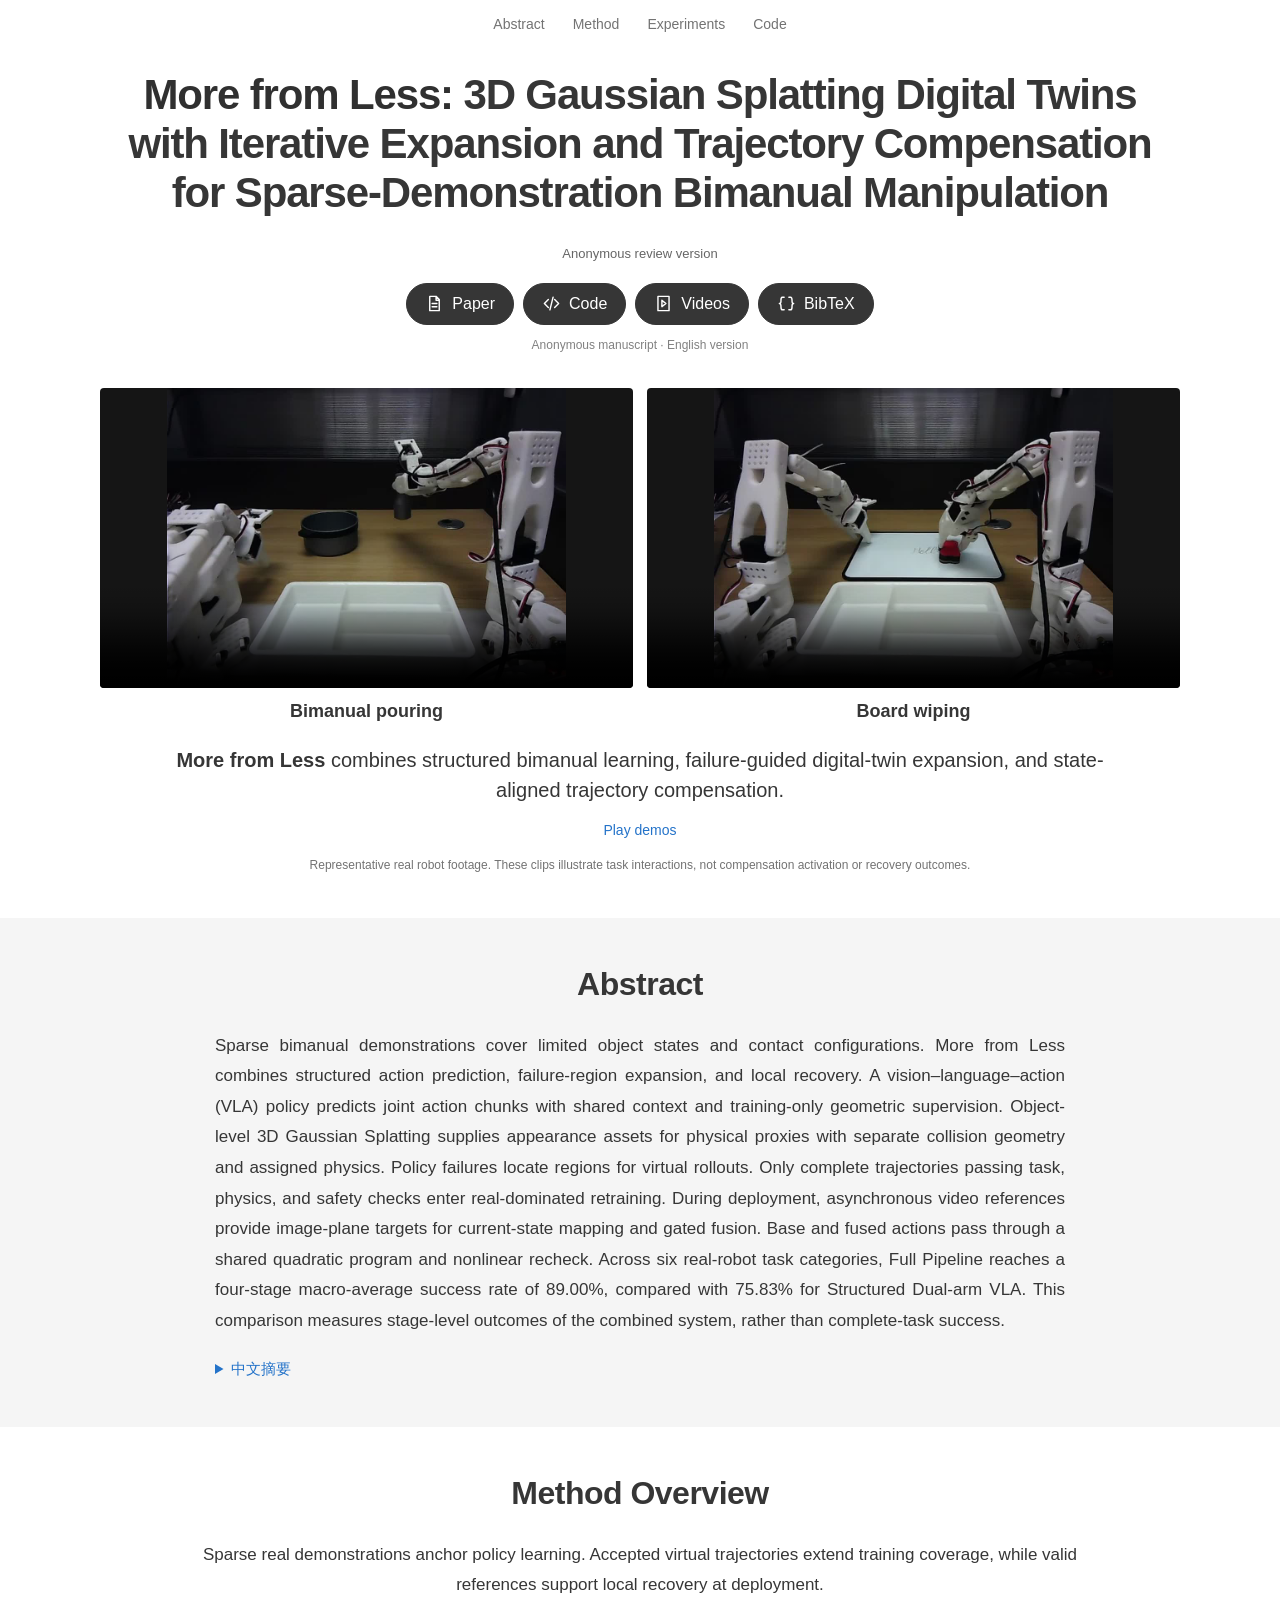
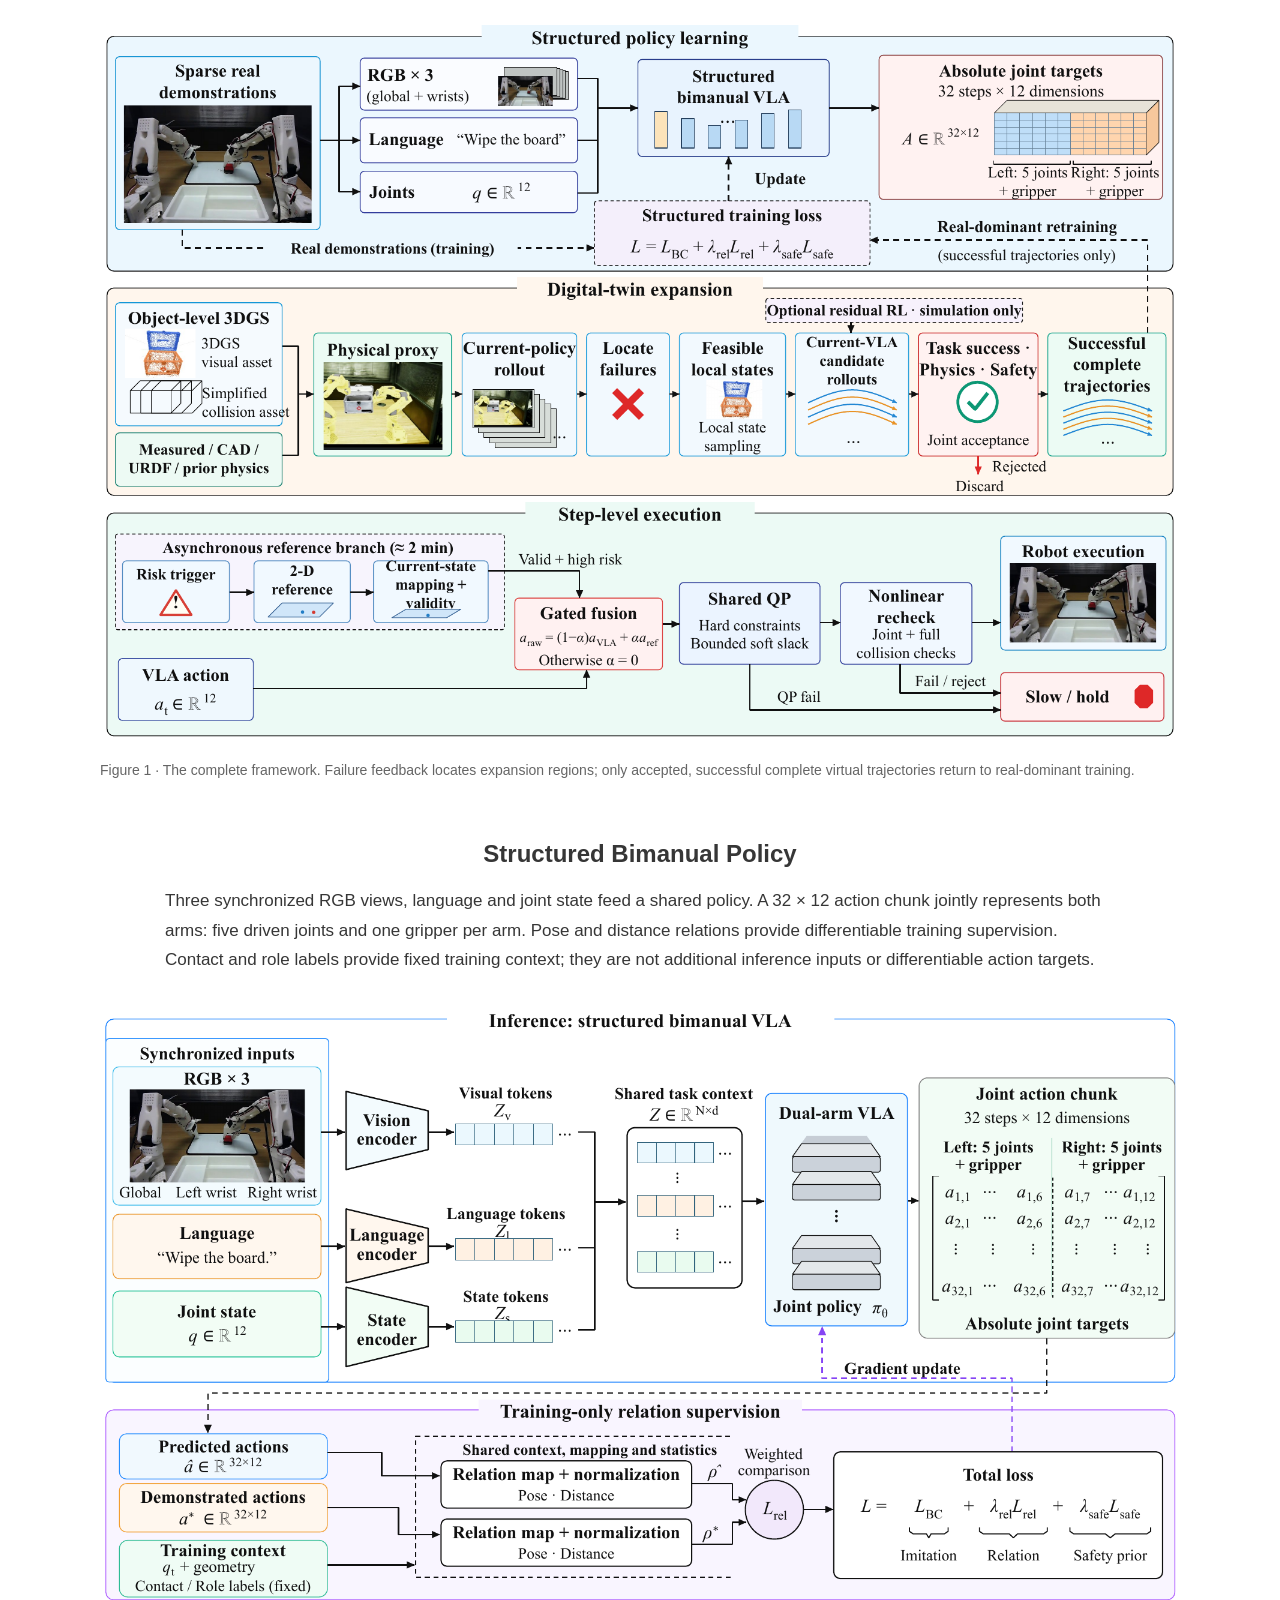
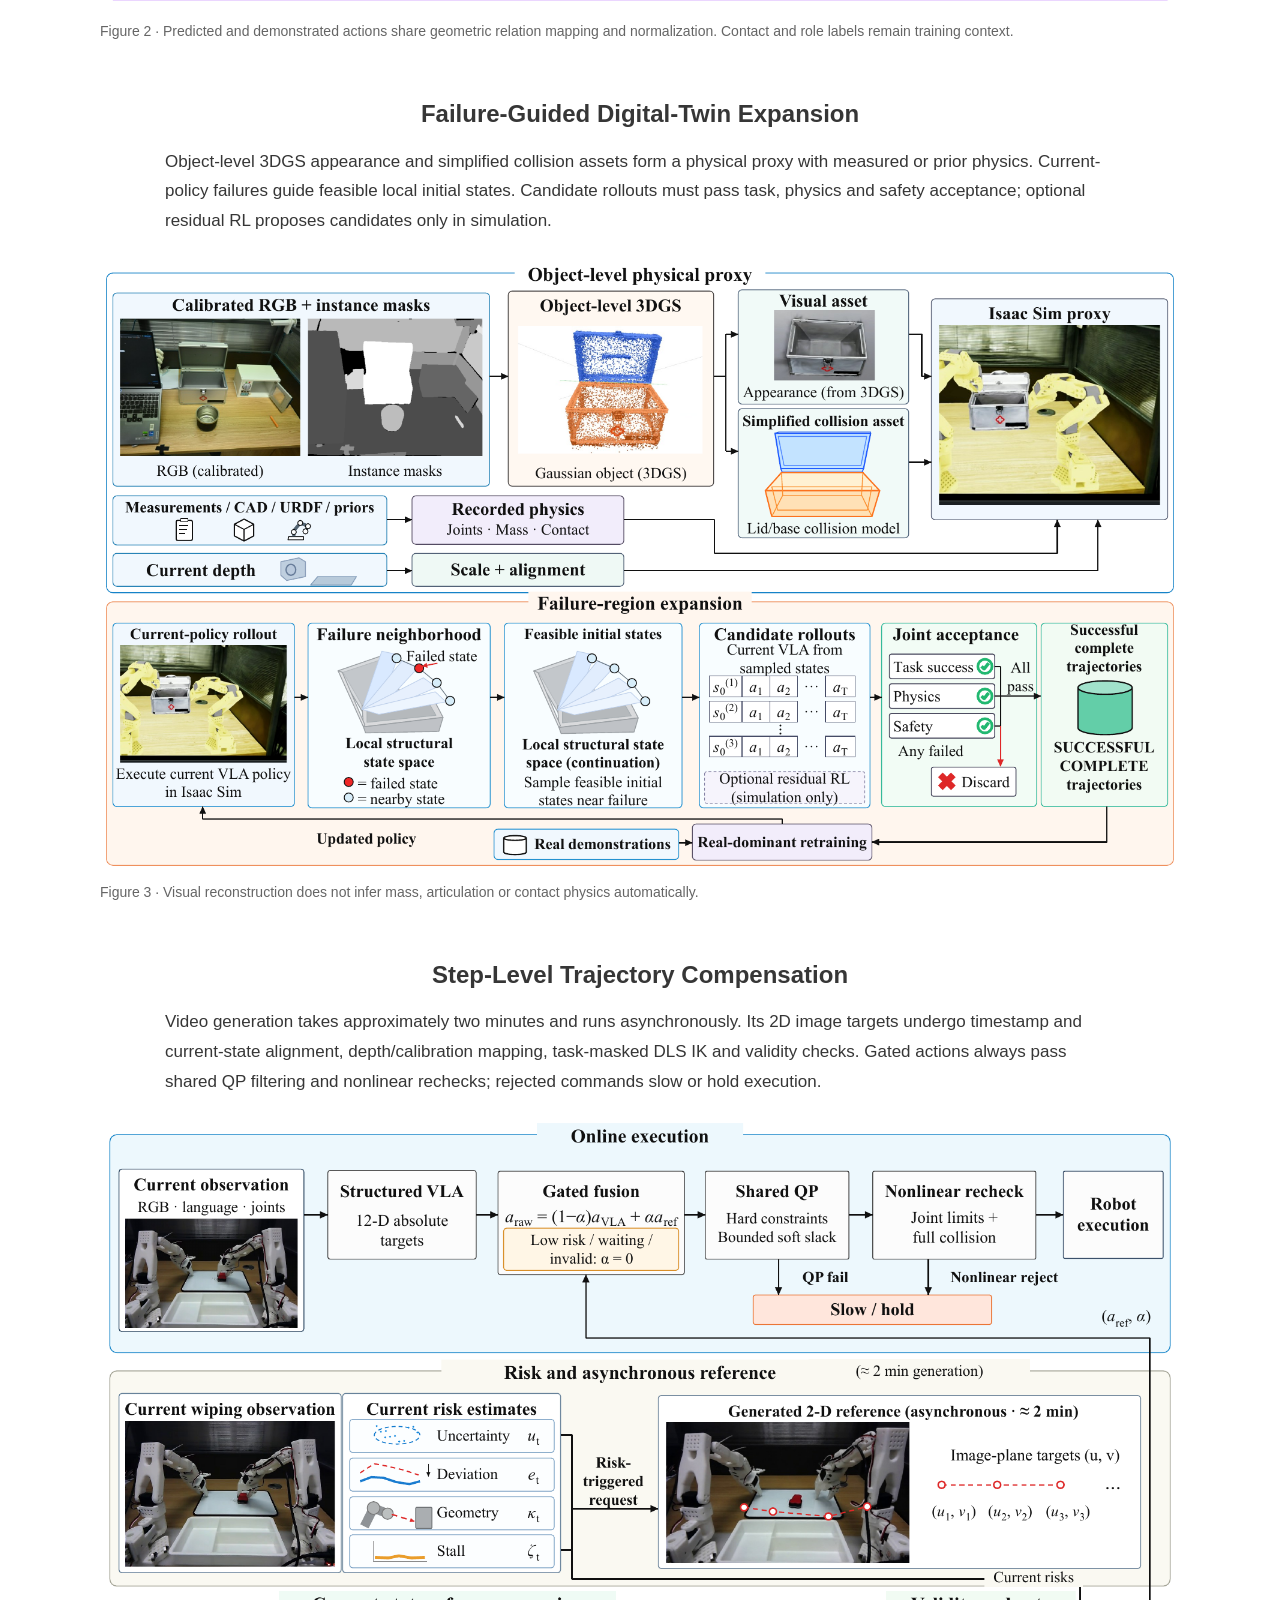
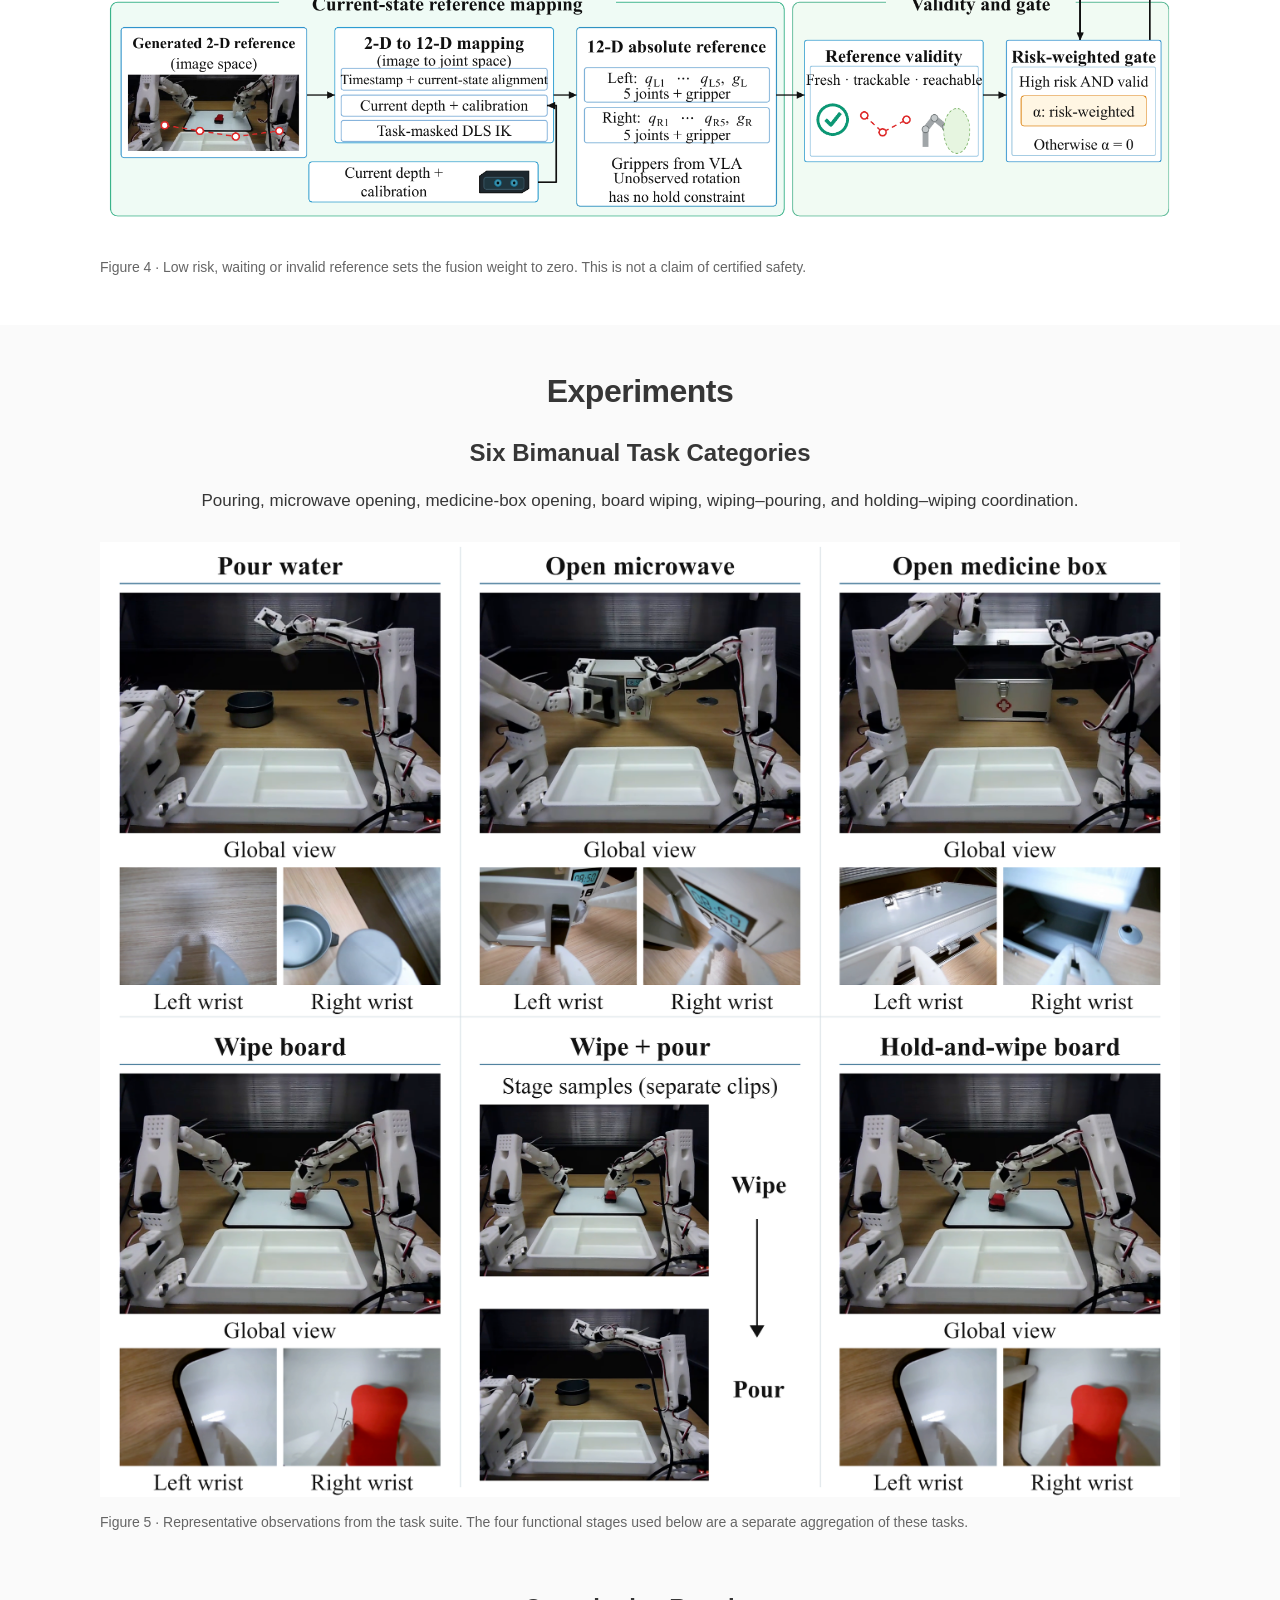
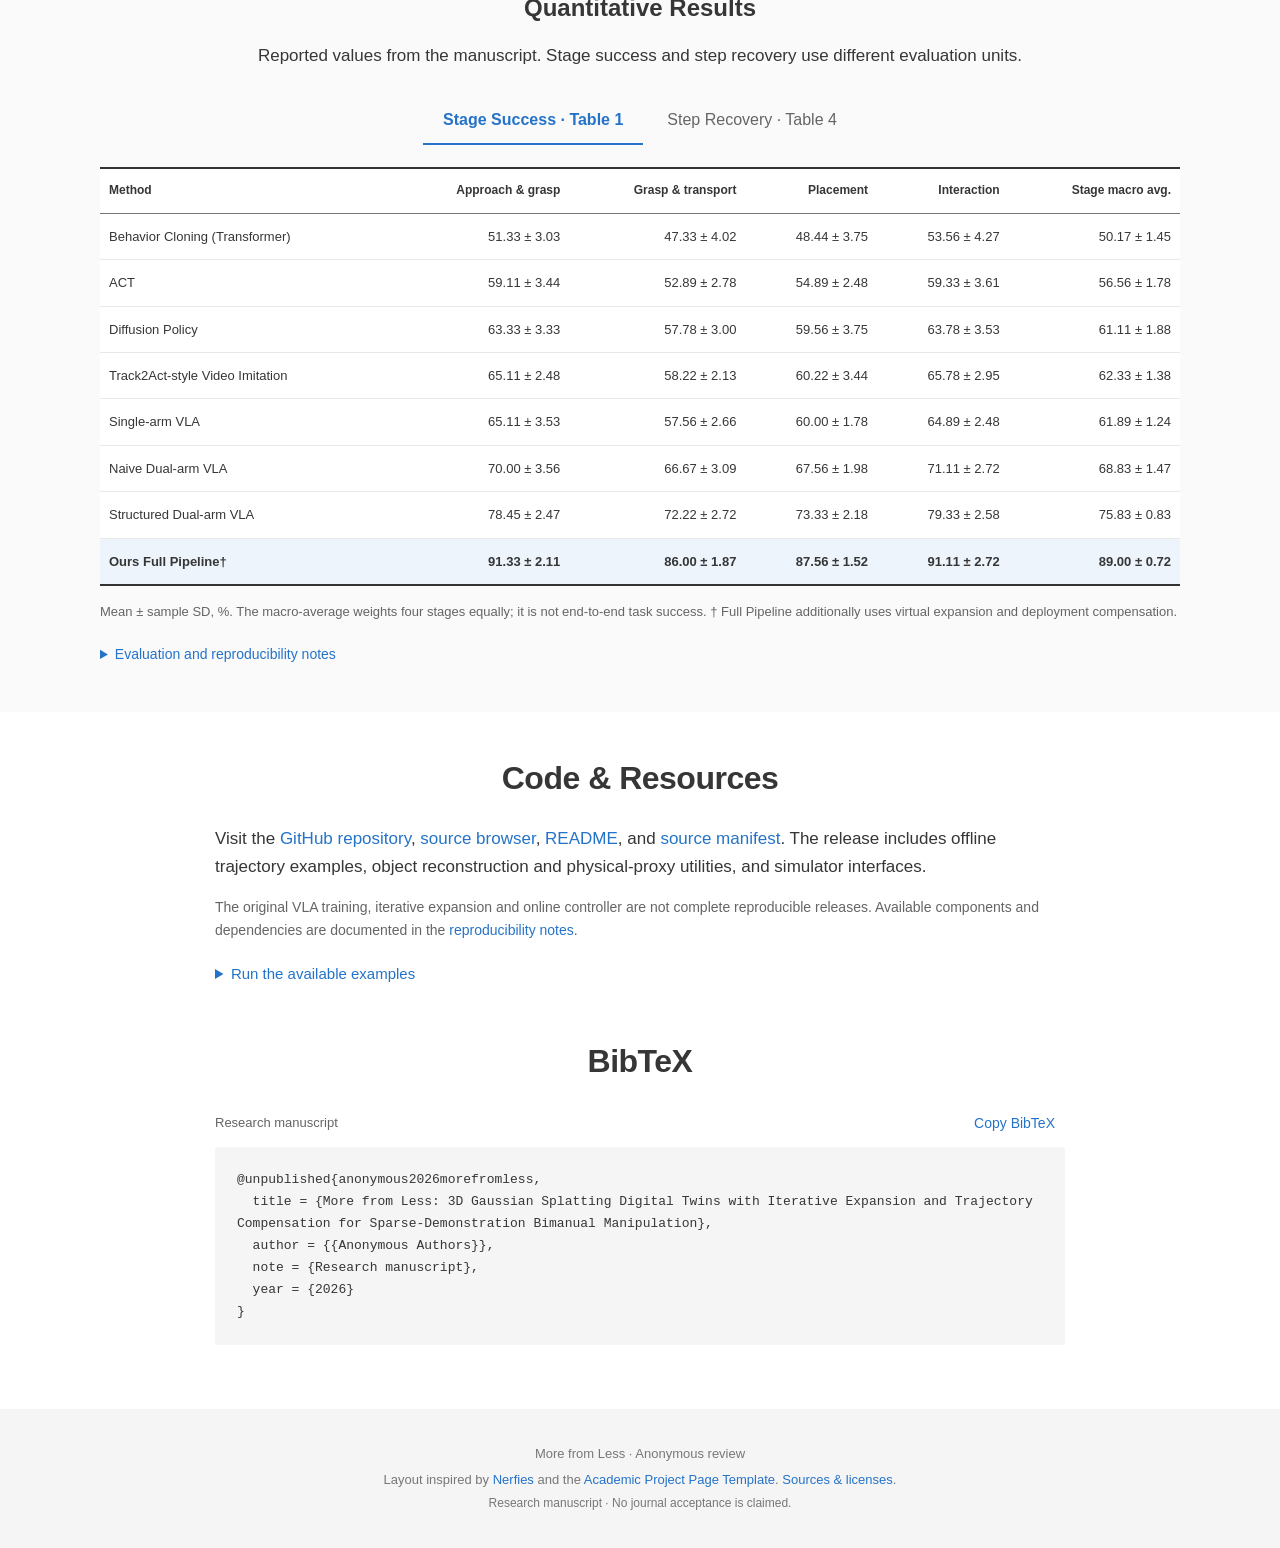
==== index.html @ 363d50c6 "Anonymous review release" ====
<!doctype html>
<html lang="en">
<head>
  <meta charset="utf-8">
  <meta name="viewport" content="width=device-width, initial-scale=1">
  <title>More from Less | Bimanual Robot Learning</title>
  <meta name="description" content="Structured bimanual learning, failure-guided digital-twin expansion, and state-aligned trajectory compensation from sparse demonstrations.">
  <meta name="citation_title" content="More from Less: 3D Gaussian Splatting Digital Twins with Iterative Expansion and Trajectory Compensation for Sparse-Demonstration Bimanual Manipulation">
  <meta property="og:title" content="More from Less: 3D Gaussian Splatting Digital Twins with Iterative Expansion and Trajectory Compensation for Sparse-Demonstration Bimanual Manipulation">
  <meta property="og:image" content="static/media/v162/figure-1.png">
  <meta name="theme-color" content="#ffffff">
  <link rel="icon" href="static/favicon.svg" type="image/svg+xml">
  <link rel="stylesheet" href="static/css/project.css?v=cvpr-20260922">
  <script defer src="static/js/project.js?v=cvpr-20260922"></script>
</head>
<body class="paper-home">
  <a class="skip" href="#abstract">Skip to content</a>
  <nav class="paper-nav" aria-label="Page sections">
    <a href="#abstract">Abstract</a><a href="#method">Method</a><a href="#experiments">Experiments</a><a href="code.html">Code</a>
  </nav>
  <header class="publication-header wrap">
    <h1><span class="paper-name">More from Less:</span> 3D Gaussian Splatting Digital Twins with Iterative Expansion and Trajectory Compensation for Sparse-Demonstration Bimanual Manipulation</h1>
    <p class="author-note">Anonymous review version</p>
    <div class="resources" aria-label="Research resources">
        <a class="button resource-button" href="paper/anonymous_review.pdf"><svg class="icon" viewBox="0 0 24 24" aria-hidden="true" fill="none" stroke="currentColor" stroke-width="1.8" stroke-linecap="round" stroke-linejoin="round"><path d="M6 3h8l4 4v14H6zM14 3v5h4M9 12h6M9 16h6"/></svg><span>Paper</span></a>
        <a class="button resource-button" href="code.html"><svg class="icon" viewBox="0 0 24 24" aria-hidden="true" fill="none" stroke="currentColor" stroke-width="1.8" stroke-linecap="round" stroke-linejoin="round"><path d="m8 7-5 5 5 5M16 7l5 5-5 5M14 4l-4 16"/></svg><span>Code</span></a>
        <a class="button resource-button" href="#demos"><svg class="icon" viewBox="0 0 24 24" aria-hidden="true" fill="none" stroke="currentColor" stroke-width="1.8" stroke-linecap="round" stroke-linejoin="round"><path d="M5 3h14v18H5z"/><path d="m10 8 5 4-5 4z"/></svg><span>Videos</span></a>
        <a class="button resource-button" href="#citation"><svg class="icon" viewBox="0 0 24 24" aria-hidden="true" fill="none" stroke="currentColor" stroke-width="1.8" stroke-linecap="round" stroke-linejoin="round"><path d="M9 4H7c-2 0-2 2-2 4v1c0 2-1 3-2 3 1 0 2 1 2 3v1c0 2 0 4 2 4h2M15 4h2c2 0 2 2 2 4v1c0 2 1 3 2 3-1 0-2 1-2 3v1c0 2 0 4-2 4h-2"/></svg><span>BibTeX</span></a>
    </div>
    <p class="resource-note">Anonymous manuscript · English version</p>
  </header>
  <main>
    <section id="demos" class="teaser wrap" aria-label="Real robot demonstrations">
      <div class="teaser-videos">
        <figure>
          <video controls muted loop playsinline preload="metadata" poster="static/media/experiments/real_pour_global_poster.jpg" aria-label="Real robot bimanual pouring demonstration">
            <source src="static/media/experiments/real_pour_global.mp4" type="video/mp4">
          </video>
          <figcaption>Bimanual pouring</figcaption>
        </figure>
        <figure>
          <video controls muted loop playsinline preload="metadata" poster="static/media/experiments/real_wipe_global_poster.jpg" aria-label="Real robot board wiping demonstration">
            <source src="static/media/experiments/real_wipe_global.mp4" type="video/mp4">
          </video>
          <figcaption>Board wiping</figcaption>
        </figure>
      </div>
      <p class="teaser-caption"><strong>More from Less</strong> combines structured bimanual learning, failure-guided digital-twin expansion, and state-aligned trajectory compensation.</p>
      <div class="demo-control"><button id="toggle-demos" class="text-button" type="button">Play demos</button></div>
      <p class="media-note">Representative real robot footage. These clips illustrate task interactions, not compensation activation or recovery outcomes.</p>
    </section>

    <section id="abstract" class="section abstract-section">
      <div class="narrow">
        <h2>Abstract</h2>
        <p class="abstract">Sparse bimanual demonstrations cover limited object states and contact configurations. More from Less combines structured action prediction, failure-region expansion, and local recovery. A vision–language–action (VLA) policy predicts joint action chunks with shared context and training-only geometric supervision. Object-level 3D Gaussian Splatting supplies appearance assets for physical proxies with separate collision geometry and assigned physics. Policy failures locate regions for virtual rollouts. Only complete trajectories passing task, physics, and safety checks enter real-dominated retraining. During deployment, asynchronous video references provide image-plane targets for current-state mapping and gated fusion. Base and fused actions pass through a shared quadratic program and nonlinear recheck. Across six real-robot task categories, Full Pipeline reaches a four-stage macro-average success rate of 89.00%, compared with 75.83% for Structured Dual-arm VLA. This comparison measures stage-level outcomes of the combined system, rather than complete-task success.</p>
        <details class="chinese"><summary>中文摘要</summary><p lang="zh-CN">稀疏双臂示教对对象状态和接触构型的覆盖有限。More from Less 将结构化动作预测、失败区域拓展与局部恢复相结合。视觉—语言—动作（VLA）策略基于共享上下文预测联合动作块，几何关系监督仅用于训练。对象级 3D Gaussian Splatting 为物理代理提供外观资产，碰撞几何与物理参数分别建模。策略失败用于定位虚拟试运行区域，只有通过任务、物理和安全检查的完整轨迹才进入真实数据主导的再训练。部署时，异步视频参考提供图像平面目标，经当前状态映射与门控融合形成动作；基础动作和融合动作均通过共享二次规划与非线性复检。在六类实机任务中，完整系统的四阶段宏平均成功率为 89.00%，结构化双臂 VLA 为 75.83%。这一比较反映组合系统的阶段级结果，不等同于完整任务成功率。</p></details>

      </div>
    </section>

    <section id="method" class="section wrap">
      <h2>Method Overview</h2>
      <p class="section-intro">Sparse real demonstrations anchor policy learning. Accepted virtual trajectories extend training coverage, while valid references support local recovery at deployment.</p>
      <figure class="paper-figure overview"><a href="static/media/v162/figure-1.png" target="_blank" rel="noopener"><img src="static/media/v162/figure-1.png" alt="Figure 1: structured policy learning, digital-twin expansion and step-level execution" width="1800" height="1200" loading="lazy"></a><figcaption>Figure 1 · The complete framework. Failure feedback locates expansion regions; only accepted, successful complete virtual trajectories return to real-dominant training.</figcaption></figure>


      <section class="method-detail" id="policy"><h3>Structured Bimanual Policy</h3>
<p>Three synchronized RGB views, language and joint state feed a shared policy. A 32 × 12 action chunk jointly represents both arms: five driven joints and one gripper per arm. Pose and distance relations provide differentiable training supervision. Contact and role labels provide fixed training context; they are not additional inference inputs or differentiable action targets.</p>
<figure class="paper-figure"><a href="static/media/v162/figure-2.png" target="_blank" rel="noopener"><img src="static/media/v162/figure-2.png" alt="Structured bimanual VLA inference and training-only relation supervision" loading="lazy"></a><figcaption>Figure 2 · Predicted and demonstrated actions share geometric relation mapping and normalization. Contact and role labels remain training context.</figcaption></figure></section>

<section class="method-detail" id="proxy"><h3>Failure-Guided Digital-Twin Expansion</h3>
<p>Object-level 3DGS appearance and simplified collision assets form a physical proxy with measured or prior physics. Current-policy failures guide feasible local initial states. Candidate rollouts must pass task, physics and safety acceptance; optional residual RL proposes candidates only in simulation.</p>
<figure class="paper-figure"><a href="static/media/v162/figure-3.png" target="_blank" rel="noopener"><img src="static/media/v162/figure-3.png" alt="Object-level physical proxy and failure-region expansion pipeline" loading="lazy"></a><figcaption>Figure 3 · Visual reconstruction does not infer mass, articulation or contact physics automatically.</figcaption></figure></section>

<section class="method-detail" id="recovery"><h3>Step-Level Trajectory Compensation</h3>
<p>Video generation takes approximately two minutes and runs asynchronously. Its 2D image targets undergo timestamp and current-state alignment, depth/calibration mapping, task-masked DLS IK and validity checks. Gated actions always pass shared QP filtering and nonlinear rechecks; rejected commands slow or hold execution.</p>
<figure class="paper-figure"><a href="static/media/v162/figure-4.png" target="_blank" rel="noopener"><img src="static/media/v162/figure-4.png" alt="Single online execution chain with asynchronous reference generation and shared safety filtering" loading="lazy"></a><figcaption>Figure 4 · Low risk, waiting or invalid reference sets the fusion weight to zero. This is not a claim of certified safety.</figcaption></figure></section>

    </section>

    <section id="experiments" class="section experiments-section">
      <div class="wrap">
        <h2>Experiments</h2>
        <h3 class="centered">Six Bimanual Task Categories</h3>
        <p class="section-intro">Pouring, microwave opening, medicine-box opening, board wiping, wiping–pouring, and holding–wiping coordination.</p>
        <figure class="paper-figure"><a href="static/media/v162/figure-5.png" target="_blank" rel="noopener"><img src="static/media/v162/figure-5.png" alt="Six task categories from the current manuscript" loading="lazy"></a><figcaption>Figure 5 · Representative observations from the task suite. The four functional stages used below are a separate aggregation of these tasks.</figcaption></figure>

        <div id="results" class="results-block">
          <h3 class="centered">Quantitative Results</h3>
          <p class="section-intro">Reported values from the manuscript. Stage success and step recovery use different evaluation units.</p>
          <div class="tabs result-tabs" role="tablist" aria-label="Evaluation tables">
            <button id="tab-stages" role="tab" aria-selected="true" aria-controls="panel-stages" data-group="results" data-panel="panel-stages">Stage Success · Table 1</button>
            <button id="tab-steps" role="tab" tabindex="-1" aria-selected="false" aria-controls="panel-steps" data-group="results" data-panel="panel-steps">Step Recovery · Table 4</button>
          </div>
          <div role="tabpanel" id="panel-stages" aria-labelledby="tab-stages" data-group="results">
<div class="table-scroll"><table>
<thead><tr>
<th scope="col">Method</th>
<th scope="col">Approach &amp; grasp</th>
<th scope="col">Grasp &amp; transport</th>
<th scope="col">Placement</th>
<th scope="col">Interaction</th>
<th scope="col">Stage macro avg.</th>
</tr></thead>
<tbody>
<tr>
<th scope="row">Behavior Cloning (Transformer)</th>
<td>51.33 ± 3.03</td>
<td>47.33 ± 4.02</td>
<td>48.44 ± 3.75</td>
<td>53.56 ± 4.27</td>
<td>50.17 ± 1.45</td>
</tr>
<tr>
<th scope="row">ACT</th>
<td>59.11 ± 3.44</td>
<td>52.89 ± 2.78</td>
<td>54.89 ± 2.48</td>
<td>59.33 ± 3.61</td>
<td>56.56 ± 1.78</td>
</tr>
<tr>
<th scope="row">Diffusion Policy</th>
<td>63.33 ± 3.33</td>
<td>57.78 ± 3.00</td>
<td>59.56 ± 3.75</td>
<td>63.78 ± 3.53</td>
<td>61.11 ± 1.88</td>
</tr>
<tr>
<th scope="row">Track2Act-style Video Imitation</th>
<td>65.11 ± 2.48</td>
<td>58.22 ± 2.13</td>
<td>60.22 ± 3.44</td>
<td>65.78 ± 2.95</td>
<td>62.33 ± 1.38</td>
</tr>
<tr>
<th scope="row">Single-arm VLA</th>
<td>65.11 ± 3.53</td>
<td>57.56 ± 2.66</td>
<td>60.00 ± 1.78</td>
<td>64.89 ± 2.48</td>
<td>61.89 ± 1.24</td>
</tr>
<tr>
<th scope="row">Naive Dual-arm VLA</th>
<td>70.00 ± 3.56</td>
<td>66.67 ± 3.09</td>
<td>67.56 ± 1.98</td>
<td>71.11 ± 2.72</td>
<td>68.83 ± 1.47</td>
</tr>
<tr>
<th scope="row">Structured Dual-arm VLA</th>
<td>78.45 ± 2.47</td>
<td>72.22 ± 2.72</td>
<td>73.33 ± 2.18</td>
<td>79.33 ± 2.58</td>
<td>75.83 ± 0.83</td>
</tr>
<tr class="ours">
<th scope="row">Ours Full Pipeline†</th>
<td>91.33 ± 2.11</td>
<td>86.00 ± 1.87</td>
<td>87.56 ± 1.52</td>
<td>91.11 ± 2.72</td>
<td>89.00 ± 0.72</td>
</tr>
</tbody>
</table></div>
<p class="table-note">Mean ± sample SD, %. The macro-average weights four stages equally; it is not end-to-end task success. † Full Pipeline additionally uses virtual expansion and deployment compensation.</p>
</div>


          <div role="tabpanel" id="panel-steps" aria-labelledby="tab-steps" data-group="results" hidden>
<div class="table-scroll"><table>
<thead><tr>
<th scope="col">Method</th>
<th scope="col">Compensation</th>
<th scope="col">Step recovery</th>
<th scope="col">Task success</th>
<th scope="col">Collision</th>
<th scope="col">Compensation success</th>
</tr></thead>
<tbody>
<tr>
<th scope="row">Base Policy</th>
<td>×</td>
<td>1.33 ± 2.11</td>
<td>72.17 ± 2.65</td>
<td>8.50 ± 1.27</td>
<td>N/A</td>
</tr>
<tr>
<th scope="row">Policy Retry</th>
<td>Repeat base policy</td>
<td>30.00 ± 3.56</td>
<td>75.17 ± 2.40</td>
<td>9.83 ± 1.14</td>
<td>22.00 ± 3.52</td>
</tr>
<tr>
<th scope="row">Hand-crafted Waypoint</th>
<td>Manual local waypoint</td>
<td>42.44 ± 2.95</td>
<td>78.50 ± 2.80</td>
<td>7.50 ± 1.34</td>
<td>36.45 ± 3.21</td>
</tr>
<tr>
<th scope="row">Diffusion/Video Trajectory Baseline</th>
<td>Generated video reference</td>
<td>53.33 ± 2.18</td>
<td>80.50 ± 2.15</td>
<td>8.67 ± 1.29</td>
<td>45.78 ± 3.88</td>
</tr>
<tr class="ours">
<th scope="row">Ours Trajectory Compensation</th>
<td>Alignment + gated fusion + shared filtering</td>
<td>67.78 ± 3.00</td>
<td>85.33 ± 2.29</td>
<td>5.50 ± 1.04</td>
<td>64.22 ± 3.20</td>
</tr>
</tbody>
</table></div>
<p class="table-note">Mean ± sample SD, %. Recovery/compensation use matched trigger segments; task success/collision use complete evaluation episodes. N/A means compensation is not defined for the base policy.</p>
</div>


          <details class="evaluation-notes"><summary>Evaluation and reproducibility notes</summary><p>These are descriptive comparisons. Per-round expansion counts, matched compute budgets, quantitative proxy errors and full online timing records are not included in this release. See the <a href="docs/REPRODUCIBILITY.md">reproducibility notes</a>.</p></details>
        </div>
      </div>
    </section>

    <section id="release" class="section narrow code-resources">
      <h2>Code &amp; Resources</h2>
      <p>Visit the <a href="https://github.com/RoboVLA/More-from-Less">GitHub repository</a>, <a href="code.html">source browser</a>, <a href="README.md">README</a>, and <a href="docs/source_manifest.json">source manifest</a>. The release includes offline trajectory examples, object reconstruction and physical-proxy utilities, and simulator interfaces.</p>
      <p class="availability-note">The original VLA training, iterative expansion and online controller are not complete reproducible releases. Available components and dependencies are documented in the <a href="docs/REPRODUCIBILITY.md">reproducibility notes</a>.</p>
      <details class="quickstart"><summary>Run the available examples</summary><pre><code>python -m pip install -r requirements.txt
python -m unittest discover -s tests -v
python paper_pipeline/run_morefromless_pipeline.py
python scripts/serve.py</code></pre></details>
    </section>

    <section id="citation" class="section narrow citation-section">
      <h2>BibTeX</h2>
      <div class="citation-toolbar"><span>Research manuscript</span><button class="text-button" id="copy-citation" type="button">Copy BibTeX</button></div>
      <pre id="bibtex" class="bibtex">@unpublished{anonymous2026morefromless,
  title = {More from Less: 3D Gaussian Splatting Digital Twins with Iterative Expansion and Trajectory Compensation for Sparse-Demonstration Bimanual Manipulation},
  author = {{Anonymous Authors}},
  note = {Research manuscript},
  year = {2026}
}</pre>
      <p id="copy-status" role="status" aria-live="polite"></p>
    </section>
  </main>
  <footer>
    <div class="narrow">
      <p>More from Less · Anonymous review</p>
      <p>Layout inspired by <a href="https://nerfies.github.io/">Nerfies</a> and the <a href="https://github.com/eliahuhorwitz/Academic-project-page-template">Academic Project Page Template</a>. <a href="THIRD_PARTY_NOTICES.md">Sources &amp; licenses</a>.</p>
      <p class="footer-note">Research manuscript · No journal acceptance is claimed.</p>
    </div>
  </footer>
</body>
</html>
---- static/css/project.css ----
/* Academic paper layout: centered publication header and continuous figures. */
:root {
  --ink: #363636;
  --muted: #656565;
  --link: #2473c9;
  --line: #dedede;
  --soft: #f5f5f5;
  --font: "Noto Sans", "Helvetica Neue", Arial, sans-serif;
}
* { box-sizing: border-box; }
html { scroll-behavior: smooth; scroll-padding-top: 22px; }
body { margin: 0; background: white; color: var(--ink); font: 17px/1.65 var(--font); }
a { color: var(--link); text-decoration: none; }
a:hover { color: #174e88; text-decoration: underline; }
button { font: inherit; cursor: pointer; }
a, button { -webkit-tap-highlight-color: transparent; }
a:focus-visible, button:focus-visible, summary:focus-visible {
  outline: 3px solid #4b91d3; outline-offset: 4px;
}
[hidden] { display: none !important; }
.wrap { width: min(1080px, calc(100% - 48px)); margin-inline: auto; }
.narrow { width: min(850px, calc(100% - 48px)); margin-inline: auto; }
.paper-nav { display: flex; justify-content: center; gap: 28px; padding: 13px 20px 0; font-size: 14px; }
.paper-nav a { color: #737373; }
.publication-header { padding-top: 34px; text-align: center; }
.publication-header h1 {
  font-size: 42px; line-height: 1.17; letter-spacing: -1.15px;
  font-weight: 600; margin: 0 auto 26px; max-width: 1080px;
}
.paper-name { font-weight: 750; color: #303030; }
.authors { display: flex; flex-wrap: wrap; justify-content: center; gap: 4px 18px; margin: 0 0 7px; font-size: 21px; color: var(--link); }
.authors > span { white-space: nowrap; }
sup { font-size: .65em; vertical-align: super; line-height: 0; margin-left: 1px; }
.affiliation { margin: 0; font-size: 18px; line-height: 1.5; }
.author-note { margin: 8px 0 18px; font-size: 13px; color: var(--muted); }
.resources { display: flex; flex-wrap: wrap; justify-content: center; gap: 9px; }
.button {
  display: inline-flex; justify-content: center; align-items: center; gap: 8px;
  border: 1px solid #363636; border-radius: 999px; padding: 8px 18px;
  background: #363636; color: white; font-size: 16px; line-height: 1.5;
  font-weight: 500; min-height: 42px;
}
.button:hover { background: #222; color: white; text-decoration: none; }
.icon { width: 19px; height: 19px; flex: 0 0 auto; }
.resource-note { margin: 11px 0 0; font-size: 12px; color: #818181; }
.teaser { padding-top: 32px; padding-bottom: 10px; }
.teaser-videos { display: grid; grid-template-columns: repeat(2, minmax(0, 1fr)); gap: 14px; }
.teaser-videos figure { margin: 0; min-width: 0; }
.teaser-videos video { display: block; width: 100%; aspect-ratio: 16 / 9; background: #151515; object-fit: contain; border-radius: 4px; }
.teaser-videos figcaption { text-align: center; font-size: 18px; font-weight: 600; margin-top: 9px; }
.teaser-caption { text-align: center; font-size: 20px; line-height: 1.5; max-width: 980px; margin: 19px auto 10px; }
.demo-control { text-align: center; }
.text-button { color: var(--link); padding: 4px 10px; border: 0; background: transparent; font-size: 14px; border-radius: 4px; }
.text-button:hover { background: #eaf2fc; }
.media-note { color: #737373; font-size: 12px; line-height: 1.65; text-align: center; margin: 10px auto 0; max-width: 900px; }
.section { padding-top: 46px; padding-bottom: 46px; }
h2 { font-size: 32px; line-height: 1.3; font-weight: 600; margin: 0 0 25px; text-align: center; letter-spacing: -.5px; }
h3 { font-size: 24px; line-height: 1.35; margin: 0 0 16px; font-weight: 600; }
.centered { text-align: center; }
.abstract-section { background: var(--soft); margin-top: 32px; }
.abstract { margin: 0; font-size: 17px; line-height: 1.8; text-align: justify; }
.chinese { margin-top: 20px; color: var(--muted); font-size: 15px; }
summary { cursor: pointer; color: var(--link); }
.chinese p { line-height: 1.9; }
.section-intro { max-width: 950px; text-align: center; margin: 0 auto 26px; line-height: 1.75; }
.paper-figure { margin: 24px 0 0; }
.paper-figure img { display: block; width: 100%; height: auto; max-width: 100%; }
.paper-figure figcaption { font-size: 14px; color: var(--muted); line-height: 1.65; margin-top: 14px; text-align: left; }
.overview { margin-bottom: 48px; }
.method-detail { margin-top: 55px; }
.method-detail > h3 { text-align: center; }
.method-detail > p { max-width: 950px; margin: 0 auto 25px; line-height: 1.75; }
.experiments-section { background: #fafafa; }
.results-block { padding-top: 58px; }
.tabs { display: flex; justify-content: center; gap: 4px; margin: 25px 0 22px; }
.tabs button { border: 0; border-bottom: 2px solid transparent; padding: 10px 20px; font-size: 16px; color: var(--muted); background: transparent; }
.tabs button[aria-selected=true] { color: var(--link); border-bottom-color: var(--link); font-weight: 600; }
.tabs button:hover { color: var(--link); }
.table-scroll { overflow-x: auto; background: white; }
table { width: 100%; border-collapse: collapse; font-size: 13px; font-variant-numeric: tabular-nums; white-space: nowrap; }
thead { border-top: 2px solid #333; border-bottom: 1px solid #777; }
th, td { padding: 12px 9px; text-align: right; }
th:first-child { text-align: left; }
thead th { font-size: 12px; }
tbody th { font-weight: 400; }
tbody tr { border-bottom: 1px solid #e8e8e8; }
tbody tr:last-child { border-bottom: 2px solid #333; }
tr.ours { background: #eef4fc; font-weight: 600; }
tr.ours th { font-weight: 600; }
.table-note { font-size: 13px; line-height: 1.7; color: var(--muted); margin: 15px 0 0; }
.evaluation-notes { margin-top: 20px; font-size: 14px; color: var(--muted); }
.code-resources { padding-bottom: 10px; }
.code-resources > p { margin: 0 0 15px; }
.availability-note { font-size: 14px; color: var(--muted); }
.quickstart { margin-top: 20px; font-size: 15px; }
pre { font: 13px/1.7 Consolas, "Liberation Mono", monospace; overflow: auto; tab-size: 4; }
.quickstart pre, .bibtex { background: var(--soft); padding: 22px; border-radius: 3px; }
.citation-section { padding-top: 44px; padding-bottom: 35px; }
.citation-toolbar { display: flex; justify-content: space-between; align-items: center; gap: 20px; margin-bottom: 8px; color: var(--muted); font-size: 13px; }
.bibtex { margin: 0; white-space: pre-wrap; overflow-wrap: anywhere; }
#copy-status { min-height: 21px; margin: 8px 0 0; font-size: 13px; color: #286847; }
footer { background: var(--soft); padding: 30px 0; color: #777; text-align: center; font-size: 13px; }
footer p { margin: 4px 0; }
.footer-note { font-size: 12px; }
.skip { position: absolute; top: -80px; left: 20px; padding: 10px; background: white; z-index: 100; }
.skip:focus { top: 10px; }

/* The existing source browser uses the same neutral typography. */
.nav { display: flex; align-items: center; justify-content: space-between; gap: 25px; min-height: 64px; padding: 12px max(24px, calc((100% - 1080px) / 2)); border-bottom: 1px solid var(--line); font-size: 14px; }
.brand { font-size: 18px; font-weight: 600; color: #363636; }
.local-label { font-size: 12px; color: #777; }
.code-page { padding: 38px 0 60px; }
.code-page h1 { font-size: 34px; line-height: 1.3; font-weight: 600; margin: 8px 0 20px; }
.eyebrow { font-size: 12px; text-transform: uppercase; letter-spacing: .08em; color: #777; }
.code-page .lead { max-width: 890px; font-size: 16px; }
.code-page .resources { justify-content: flex-start; margin: 24px 0; }
.code-page .button { font-size: 14px; }
.code-browser { display: grid; grid-template-columns: 275px minmax(0, 1fr); border: 1px solid var(--line); }
.file-list { background: var(--soft); padding: 20px; max-height: 720px; overflow: auto; font-size: 12px; overflow-wrap: anywhere; }
.file-list a { display: block; padding: 5px 0; }
.file-view { padding: 22px; min-width: 0; }
.file-view h2 { font-size: 16px; margin: 0 0 15px; text-align: left; overflow-wrap: anywhere; }
.file-view pre { max-height: 660px; font-size: 12px; white-space: pre; }
.nojs { padding: 15px; background: #fff5d7; }

@media (max-width: 760px) {
  .wrap, .narrow { width: calc(100% - 32px); }
  .publication-header { padding-top: 27px; }
  .publication-header h1 { font-size: 31px; line-height: 1.2; letter-spacing: -.6px; margin-bottom: 23px; }
  .authors { font-size: 18px; gap: 5px 13px; }
  .affiliation { font-size: 15px; }
  .author-note { font-size: 12px; margin-top: 10px; }
  .button { padding: 8px 14px; font-size: 14px; }
  .resources { gap: 7px; }
  .teaser { padding-top: 26px; }
  .teaser-caption { font-size: 17px; }
  .teaser-videos figcaption { font-size: 16px; }
  .section { padding-top: 35px; padding-bottom: 35px; }
  h2 { font-size: 28px; margin-bottom: 22px; }
  h3 { font-size: 21px; }
  .abstract { text-align: left; font-size: 16px; }
  .section-intro, .method-detail > p { font-size: 16px; text-align: left; }
  .method-detail { margin-top: 40px; }
  .paper-figure figcaption { font-size: 12px; }
  .tabs button { font-size: 14px; padding: 10px 13px; }
  .citation-toolbar { gap: 8px; }
  .bibtex { font-size: 12px; padding: 16px; }
  .nav { padding-inline: 16px; gap: 12px; }
  .local-label { display: none; }
  .code-page h1 { font-size: 29px; }
  .code-browser { grid-template-columns: 1fr; }
  .file-list { max-height: 230px; }
}
@media (max-width: 480px) {
  .paper-nav { gap: 22px; font-size: 13px; }
  .publication-header h1 { font-size: 28px; }
  .teaser-videos { grid-template-columns: 1fr; gap: 21px; }
  .resource-button { padding-inline: 12px; }
  .resource-button .icon { width: 16px; height: 16px; }
}
@media (prefers-reduced-motion: reduce) { html { scroll-behavior: auto; } }
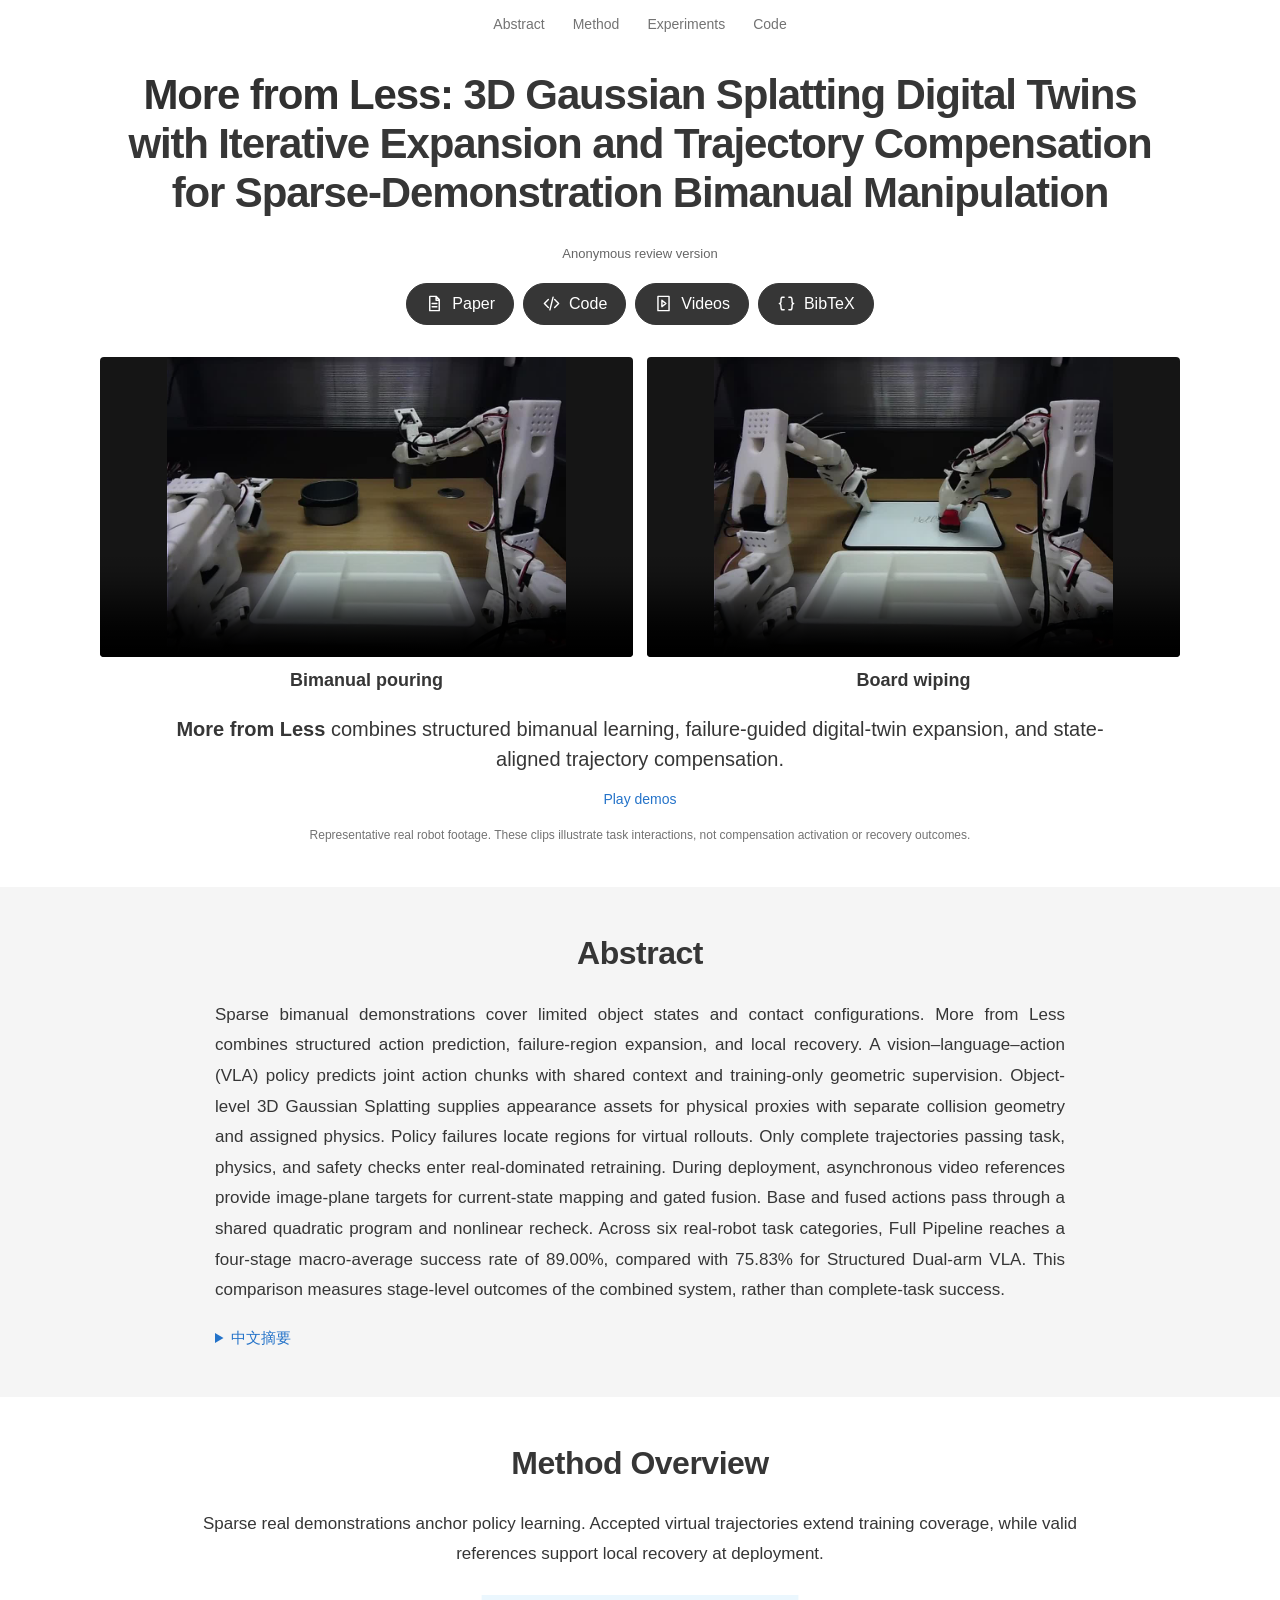
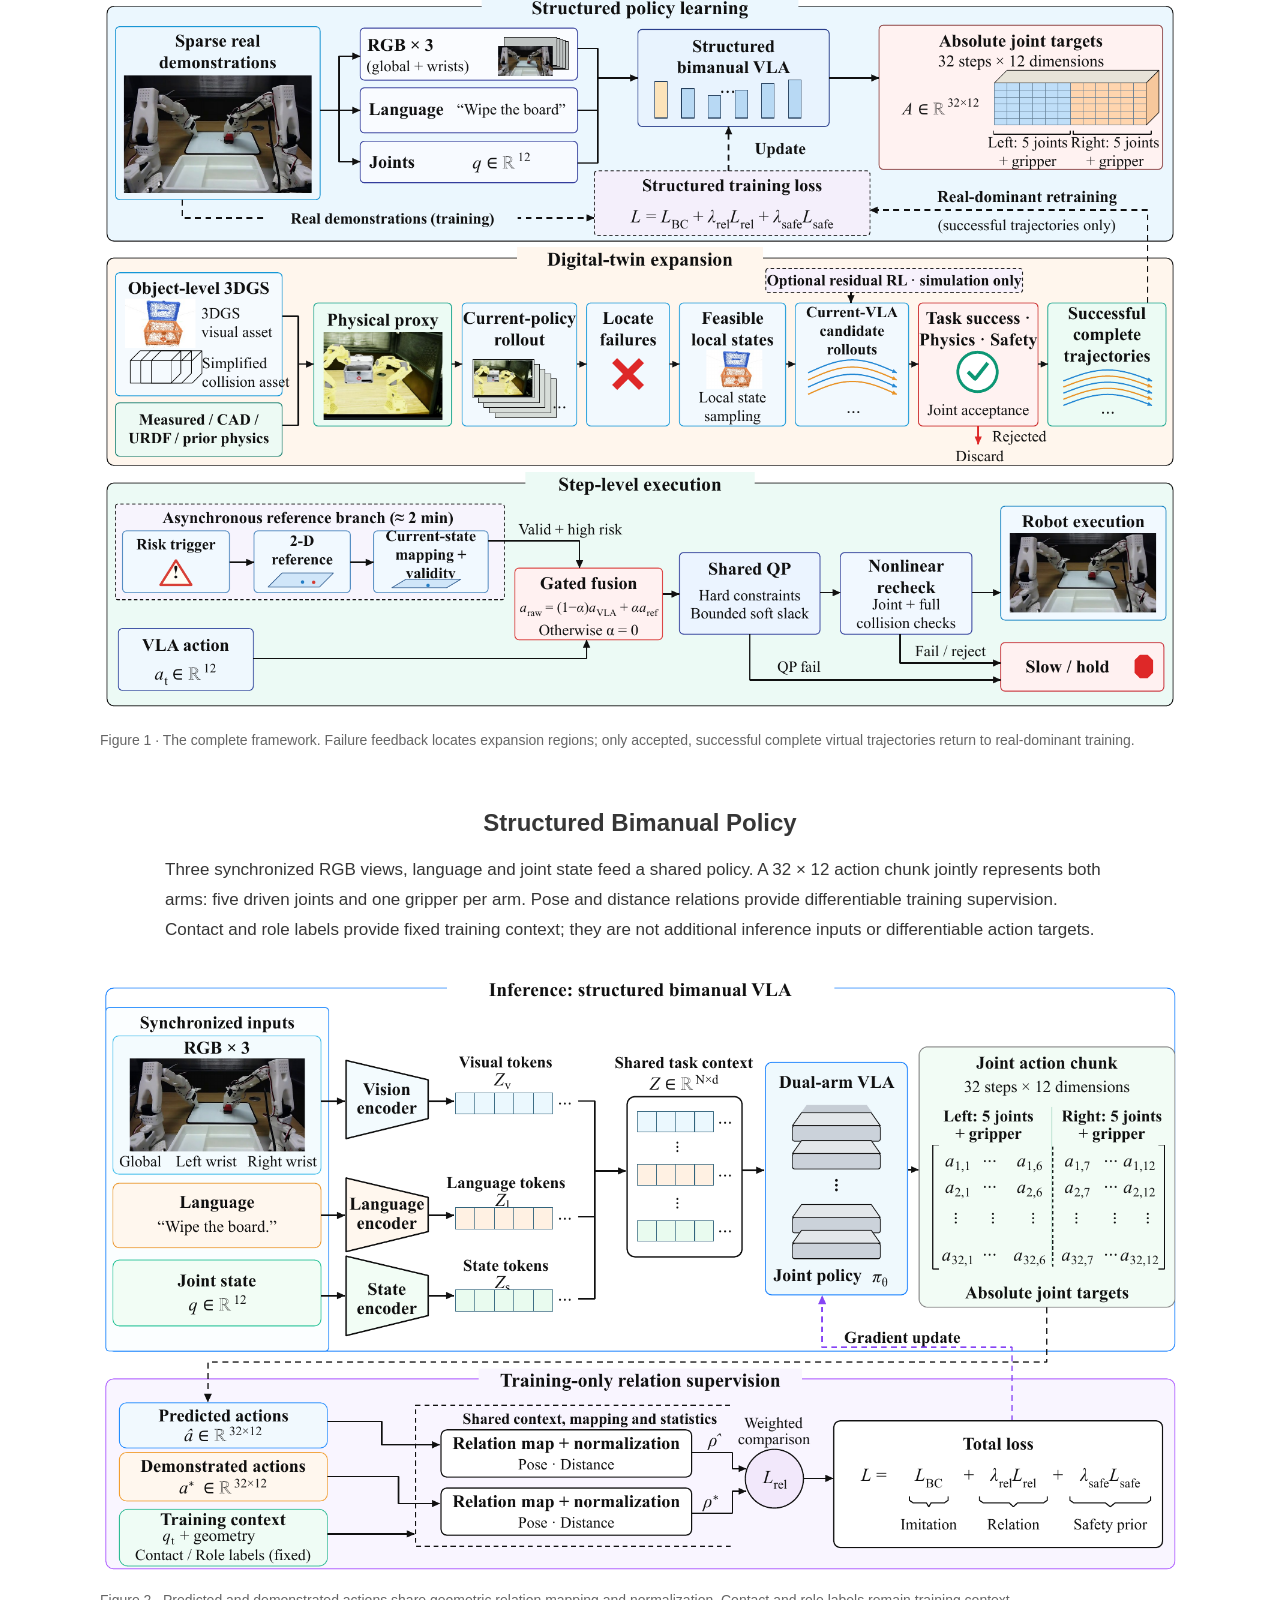
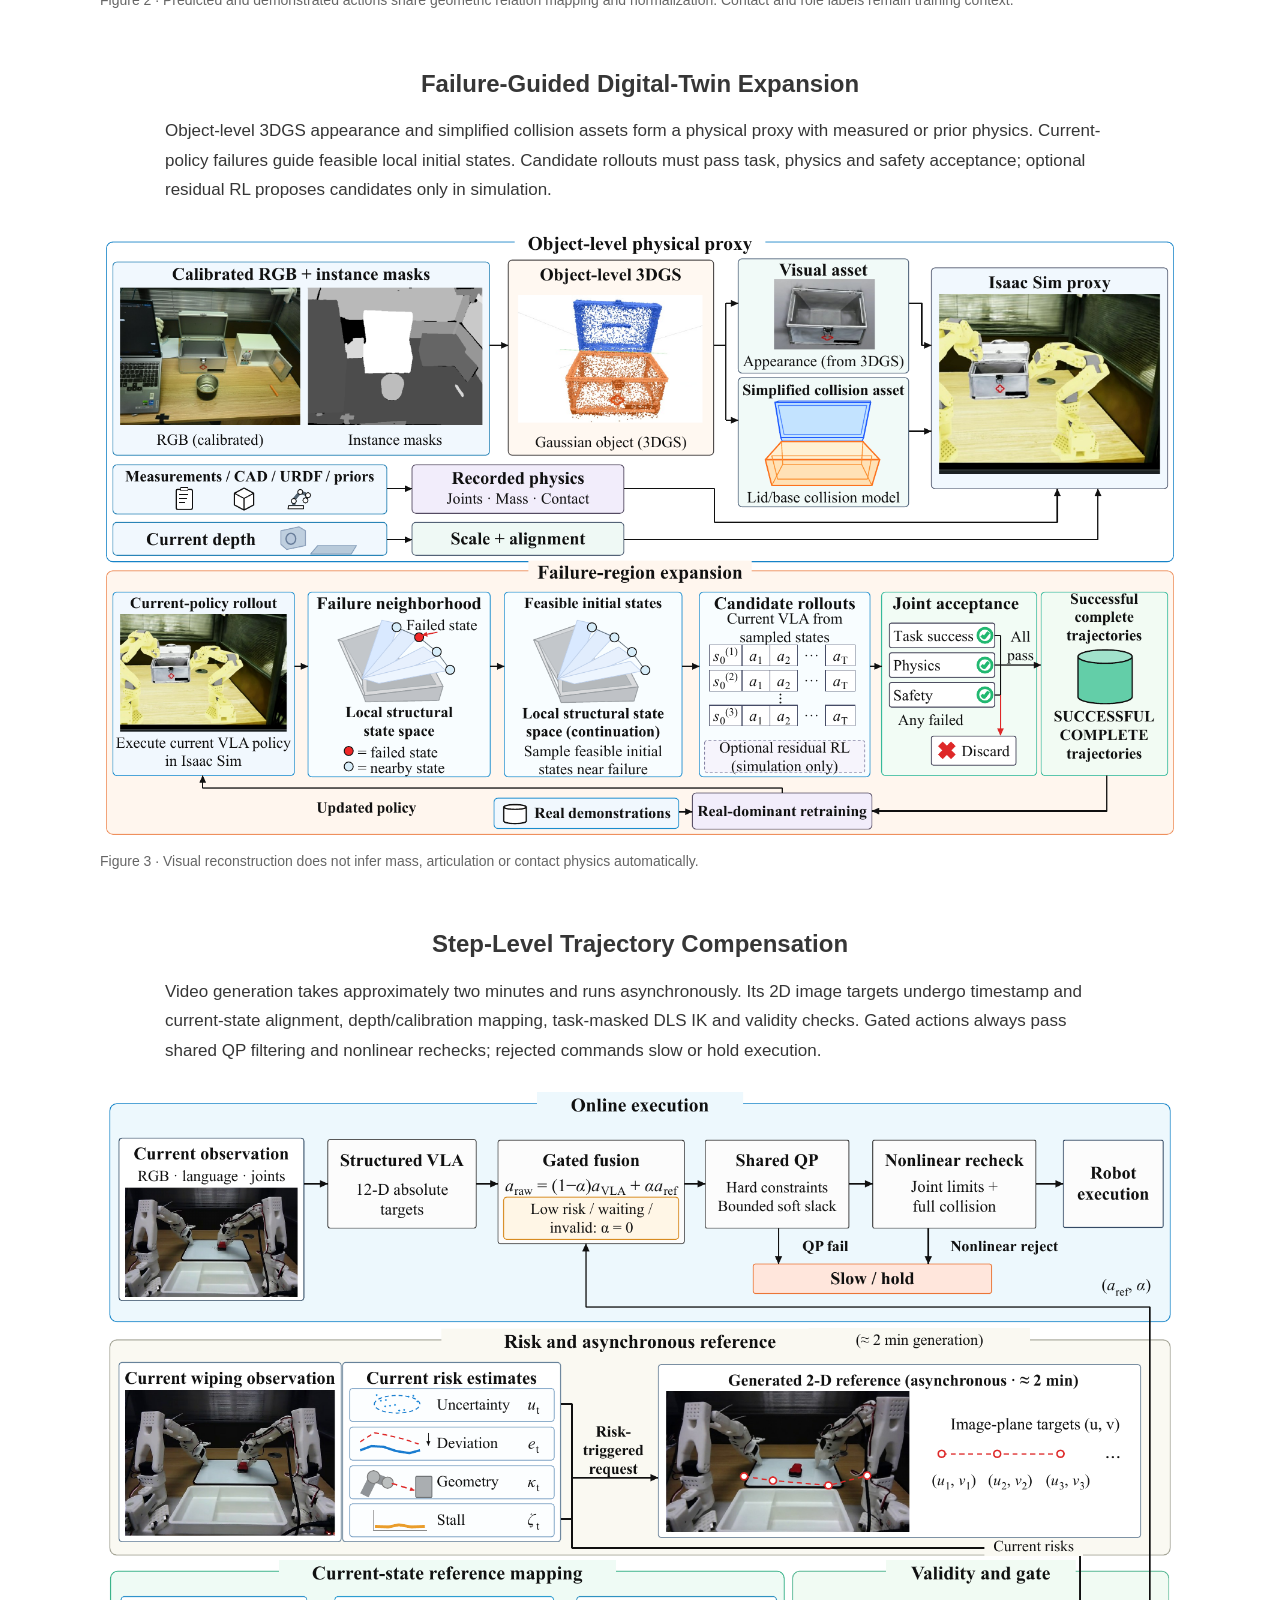
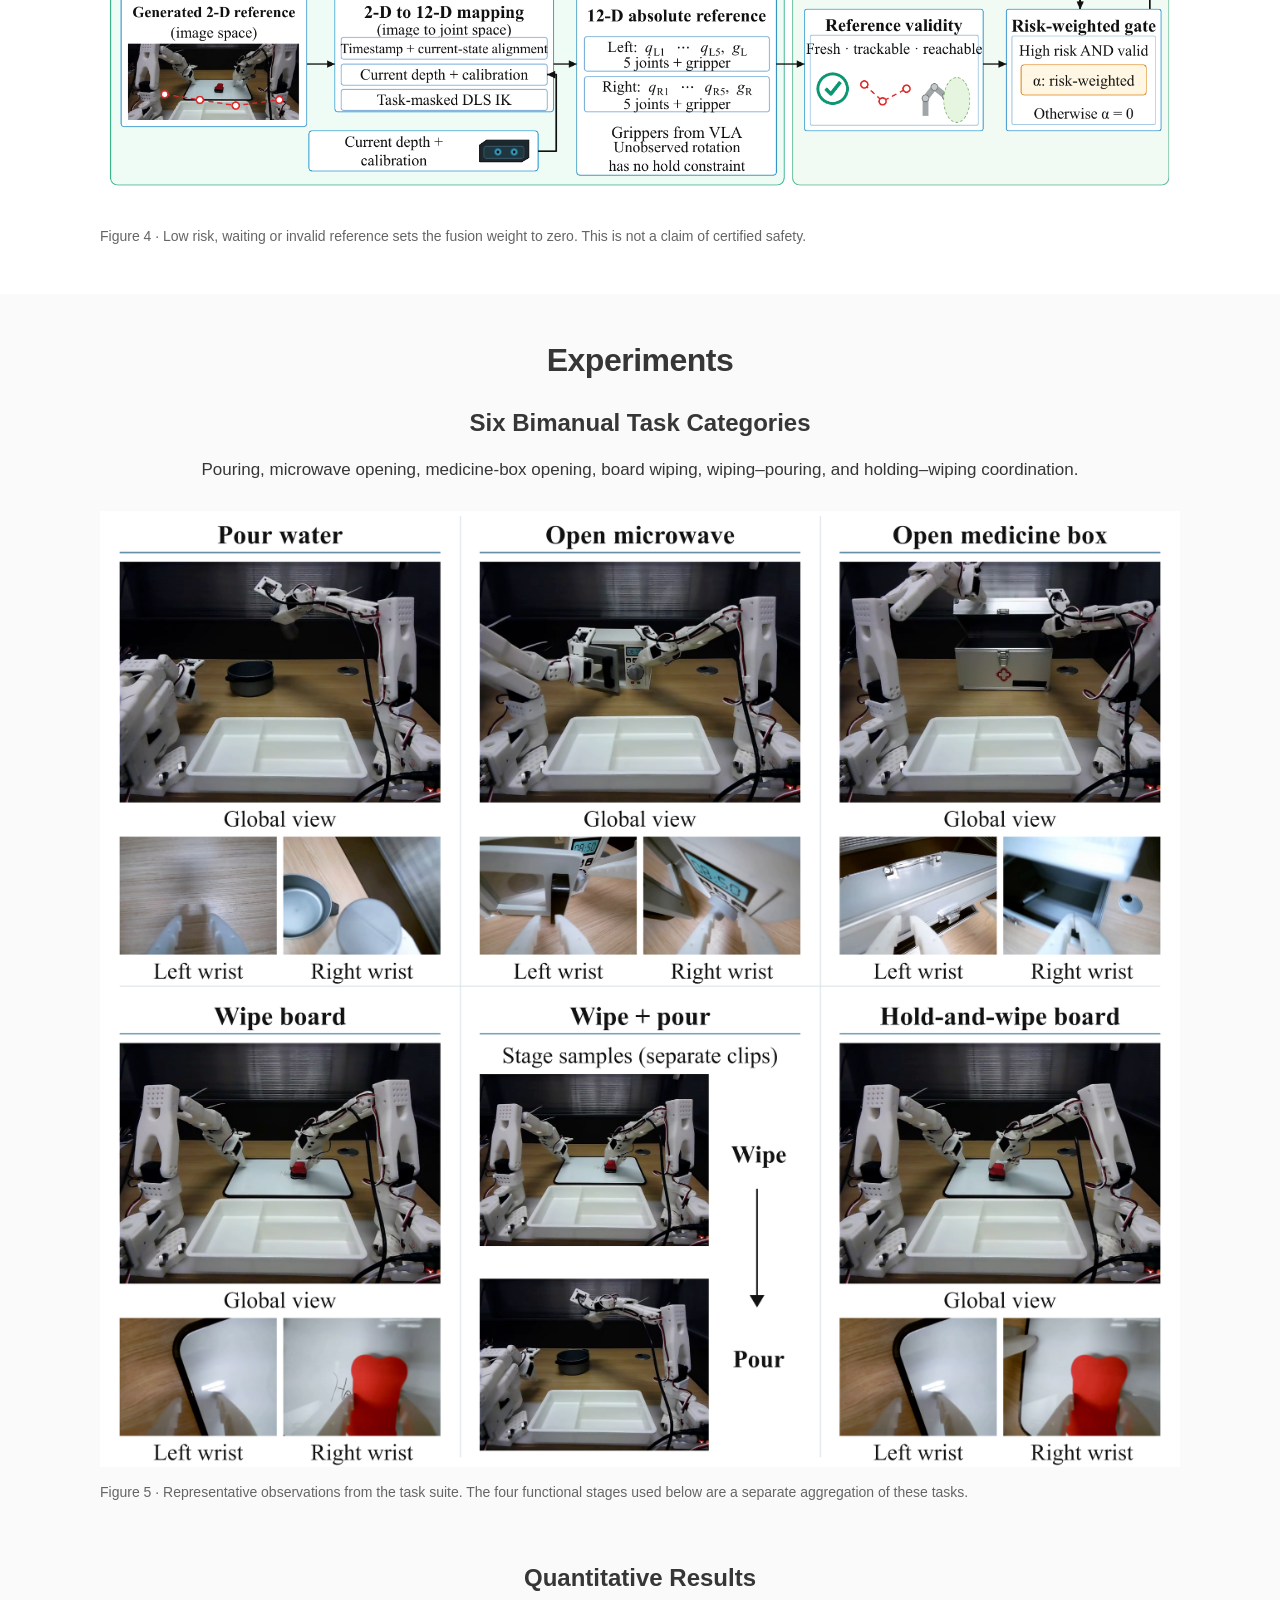
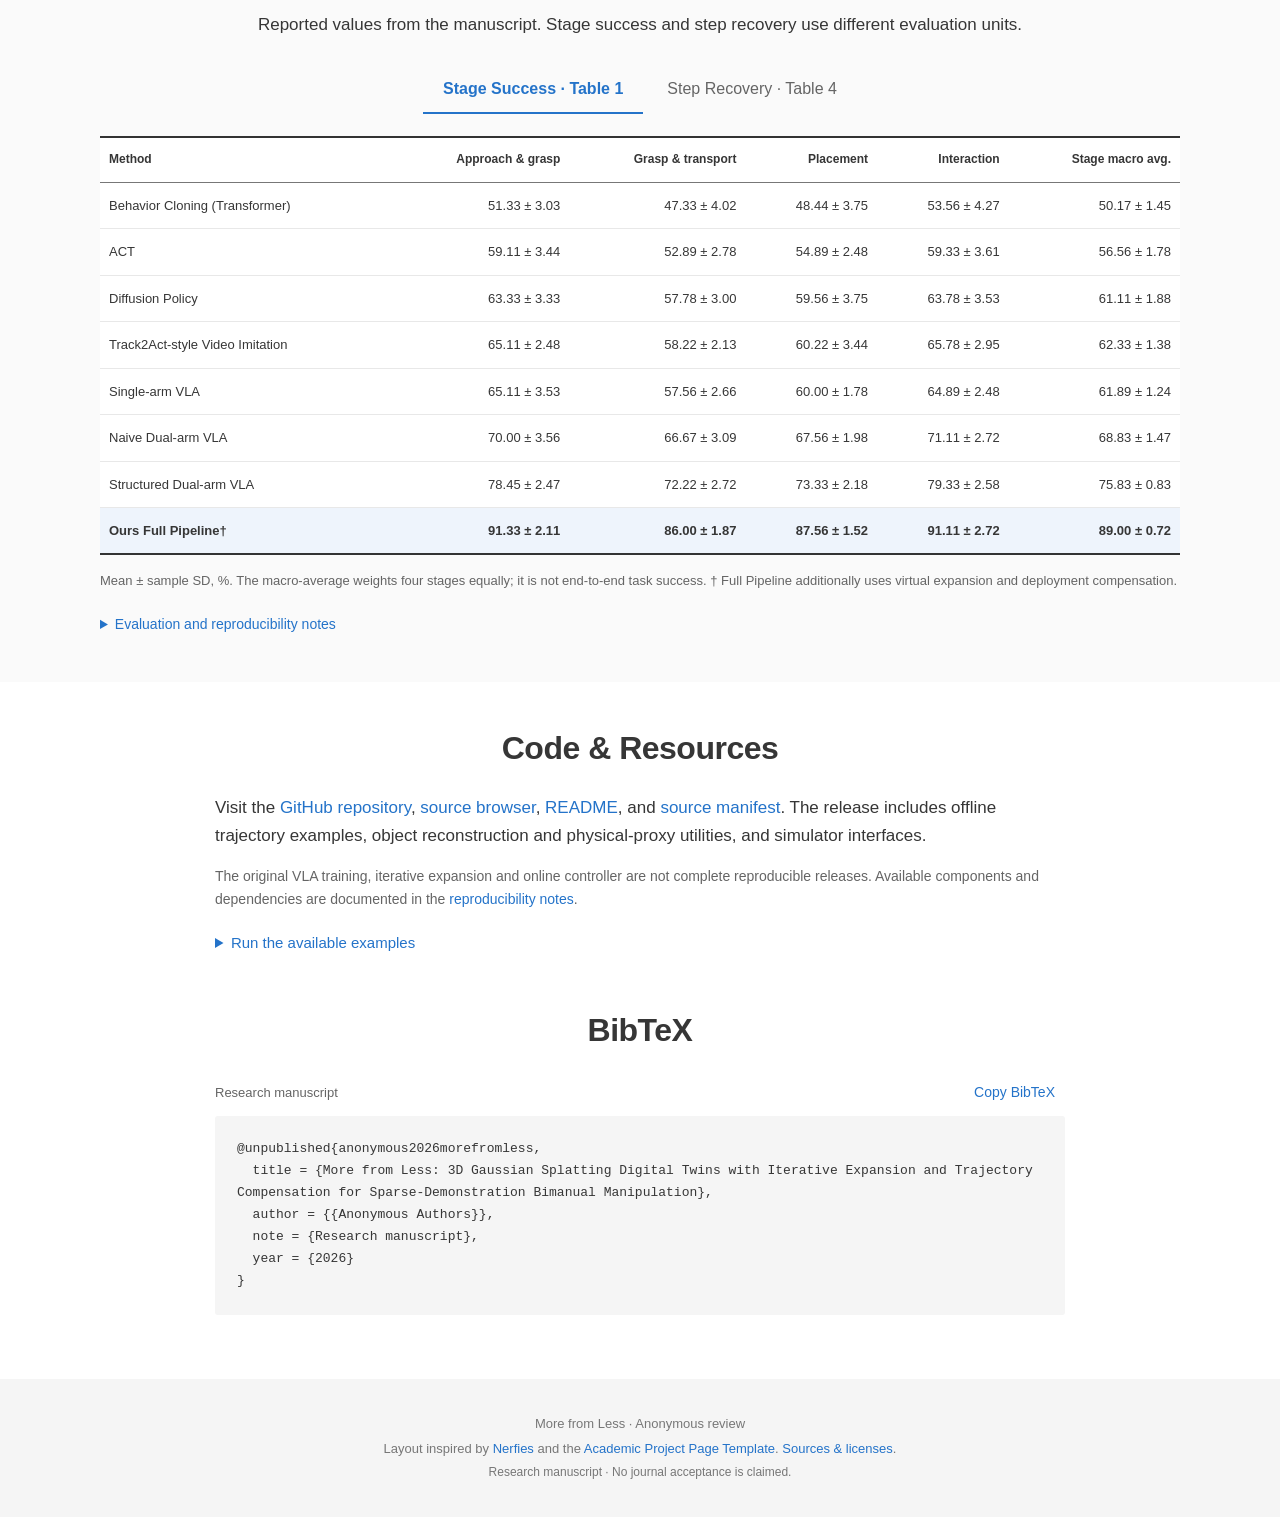
==== commit d456889a: "Remove manuscript version note from homepage" ====
--- a/index.html
+++ b/index.html
@@ -27,7 +27,6 @@
         <a class="button resource-button" href="#demos"><svg class="icon" viewBox="0 0 24 24" aria-hidden="true" fill="none" stroke="currentColor" stroke-width="1.8" stroke-linecap="round" stroke-linejoin="round"><path d="M5 3h14v18H5z"/><path d="m10 8 5 4-5 4z"/></svg><span>Videos</span></a>
         <a class="button resource-button" href="#citation"><svg class="icon" viewBox="0 0 24 24" aria-hidden="true" fill="none" stroke="currentColor" stroke-width="1.8" stroke-linecap="round" stroke-linejoin="round"><path d="M9 4H7c-2 0-2 2-2 4v1c0 2-1 3-2 3 1 0 2 1 2 3v1c0 2 0 4 2 4h2M15 4h2c2 0 2 2 2 4v1c0 2 1 3 2 3-1 0-2 1-2 3v1c0 2 0 4-2 4h-2"/></svg><span>BibTeX</span></a>
     </div>
-    <p class="resource-note">Anonymous manuscript · English version</p>
   </header>
   <main>
     <section id="demos" class="teaser wrap" aria-label="Real robot demonstrations">
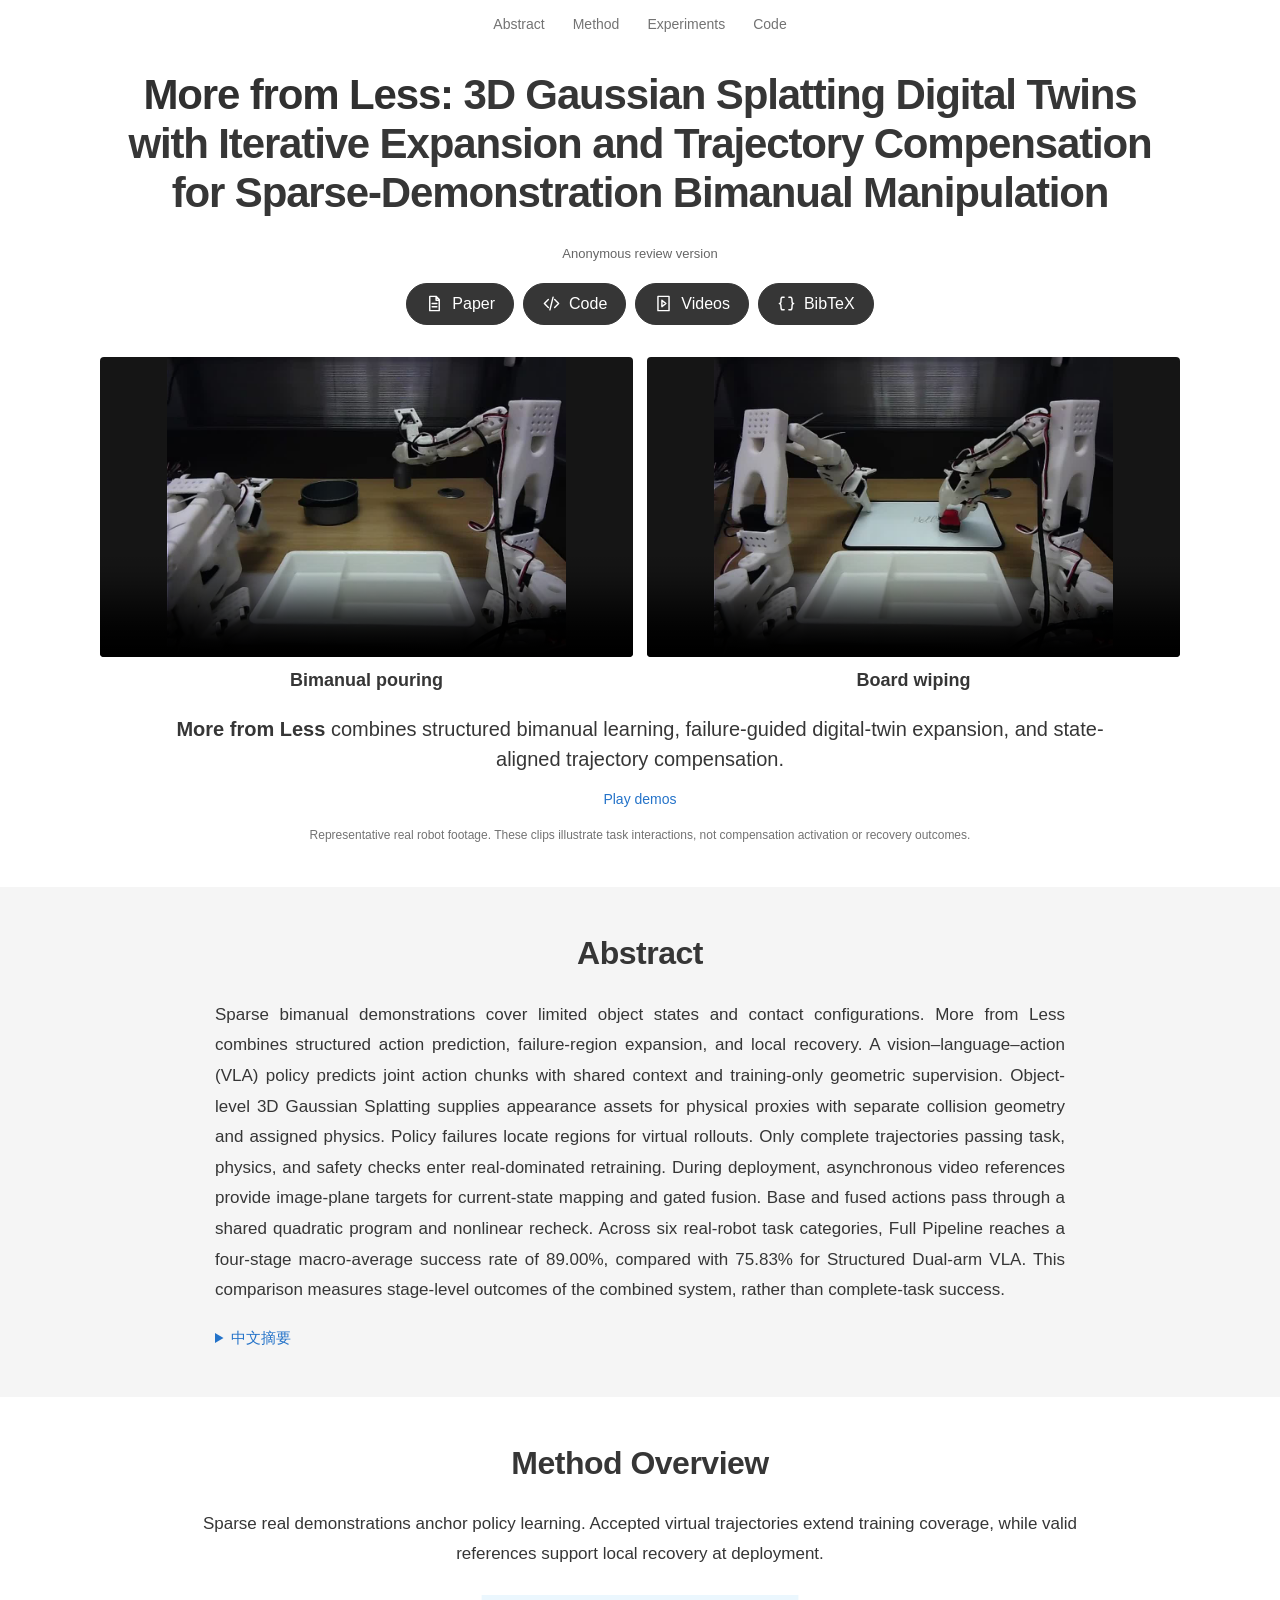
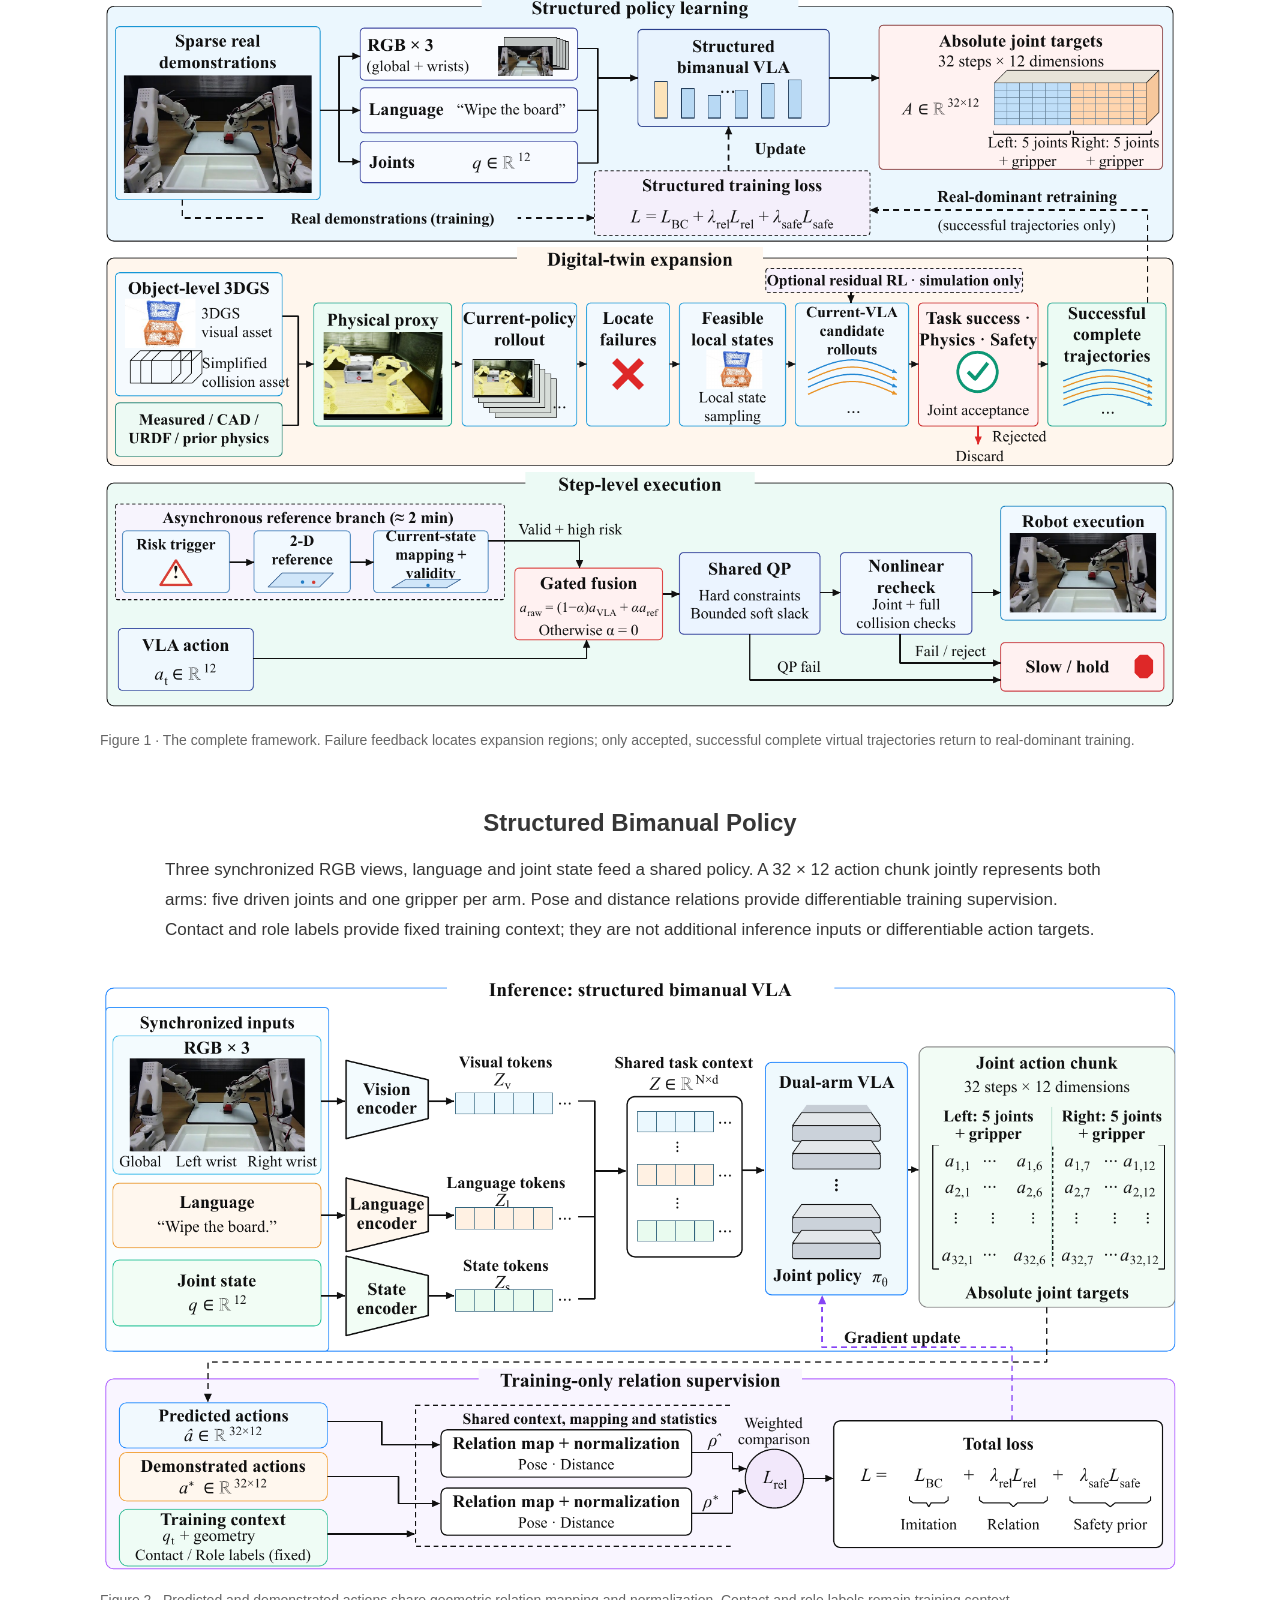
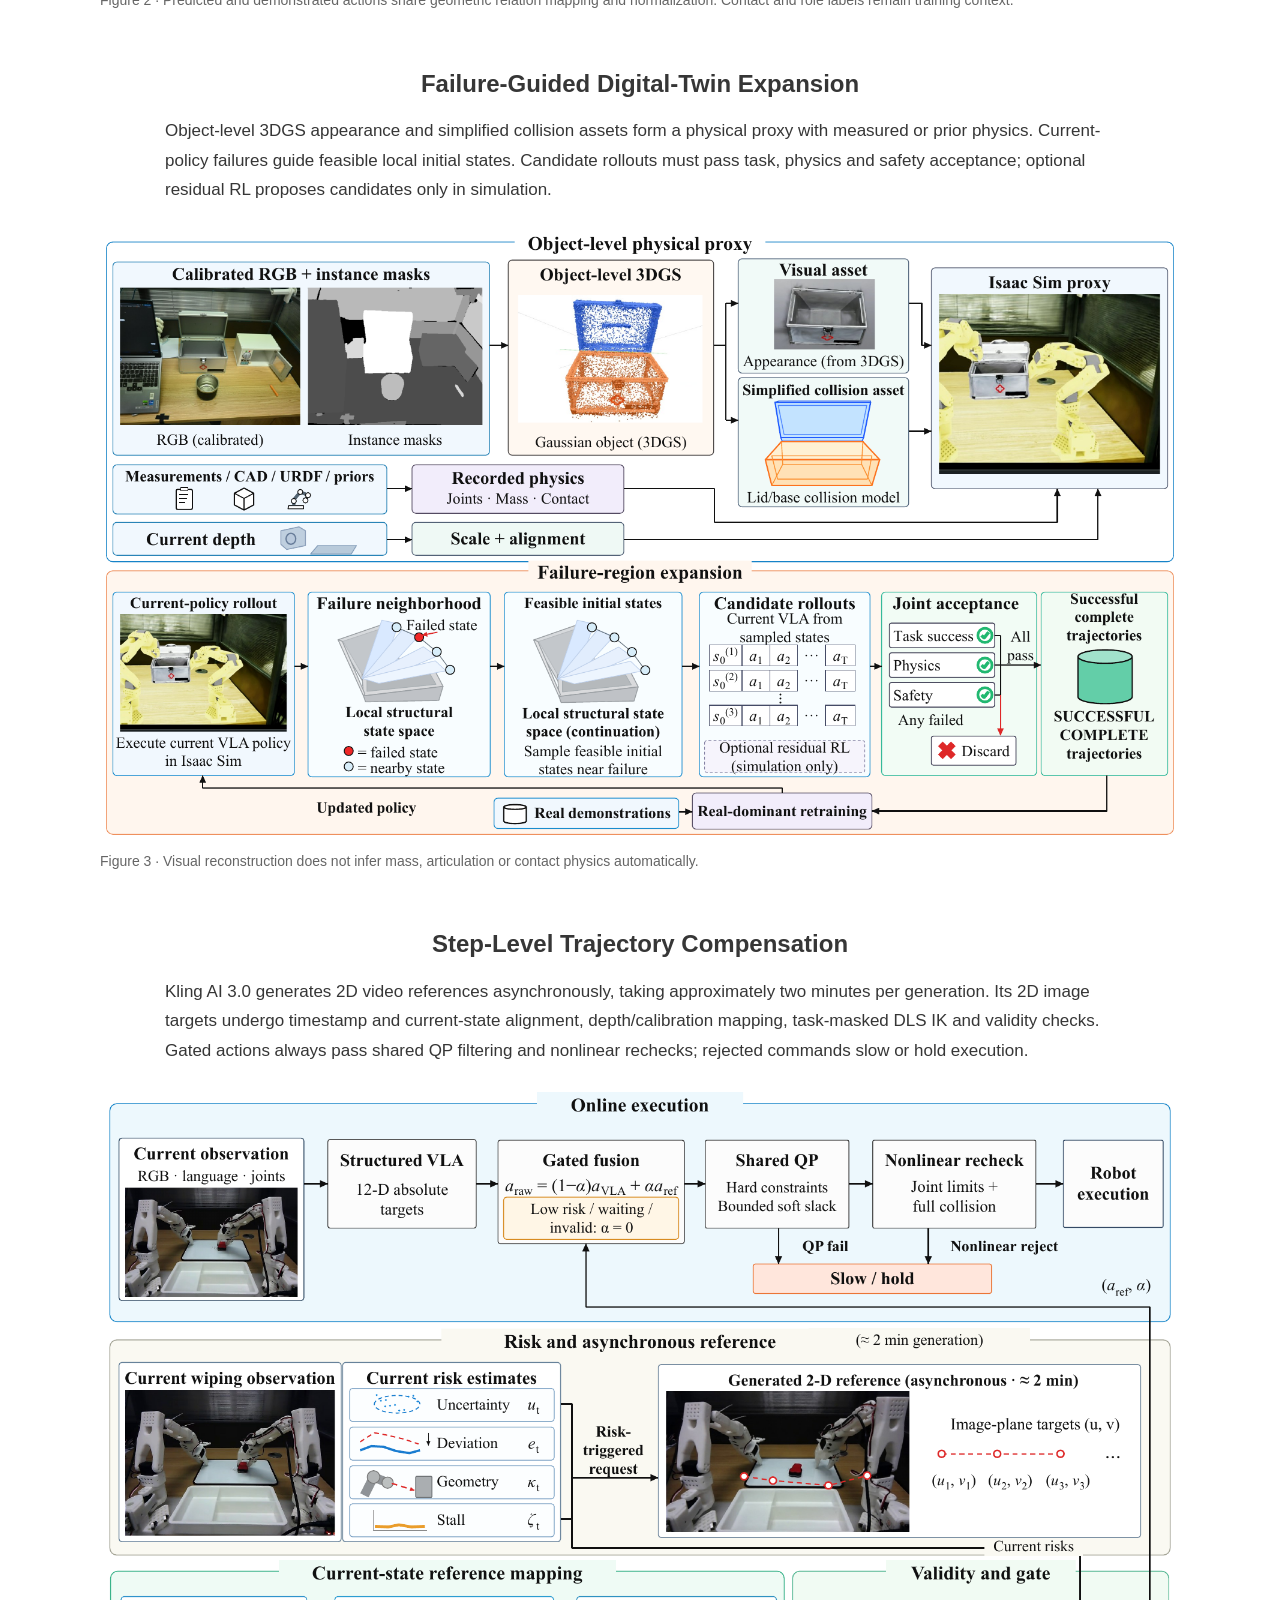
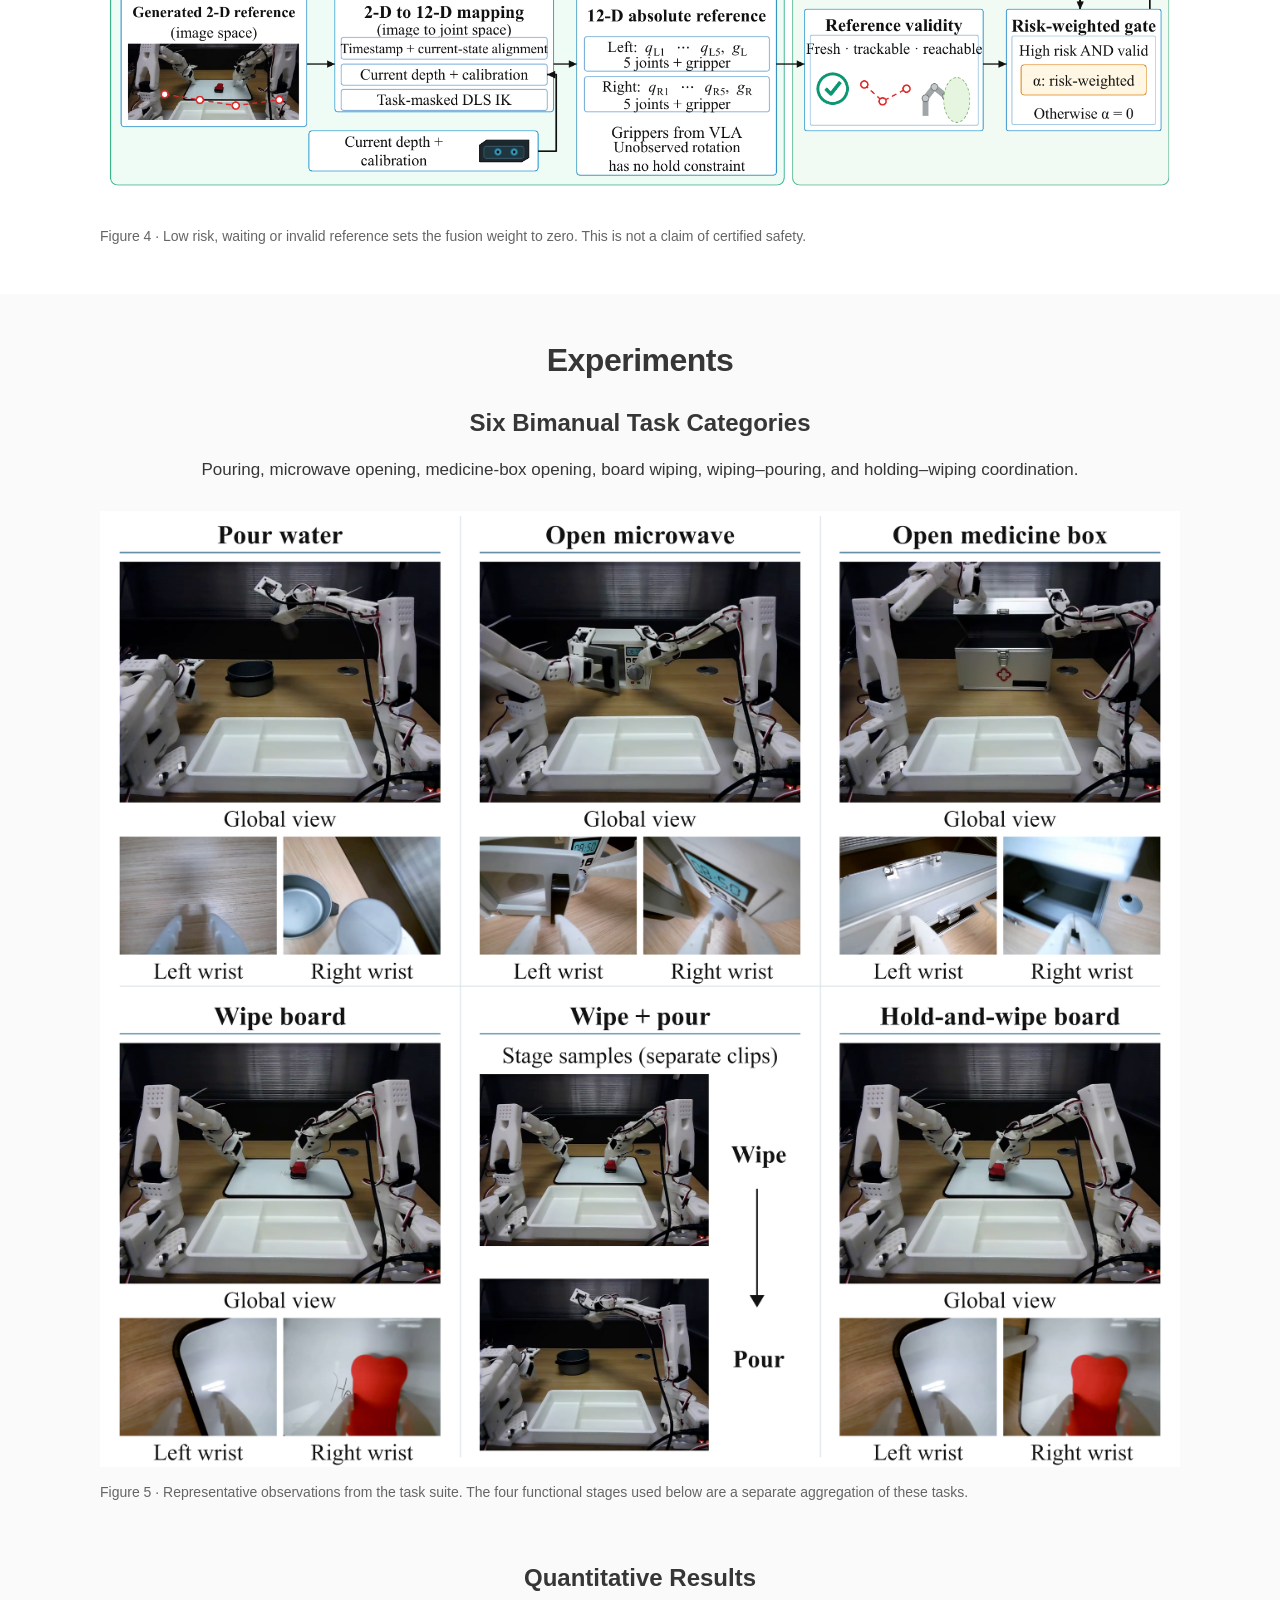
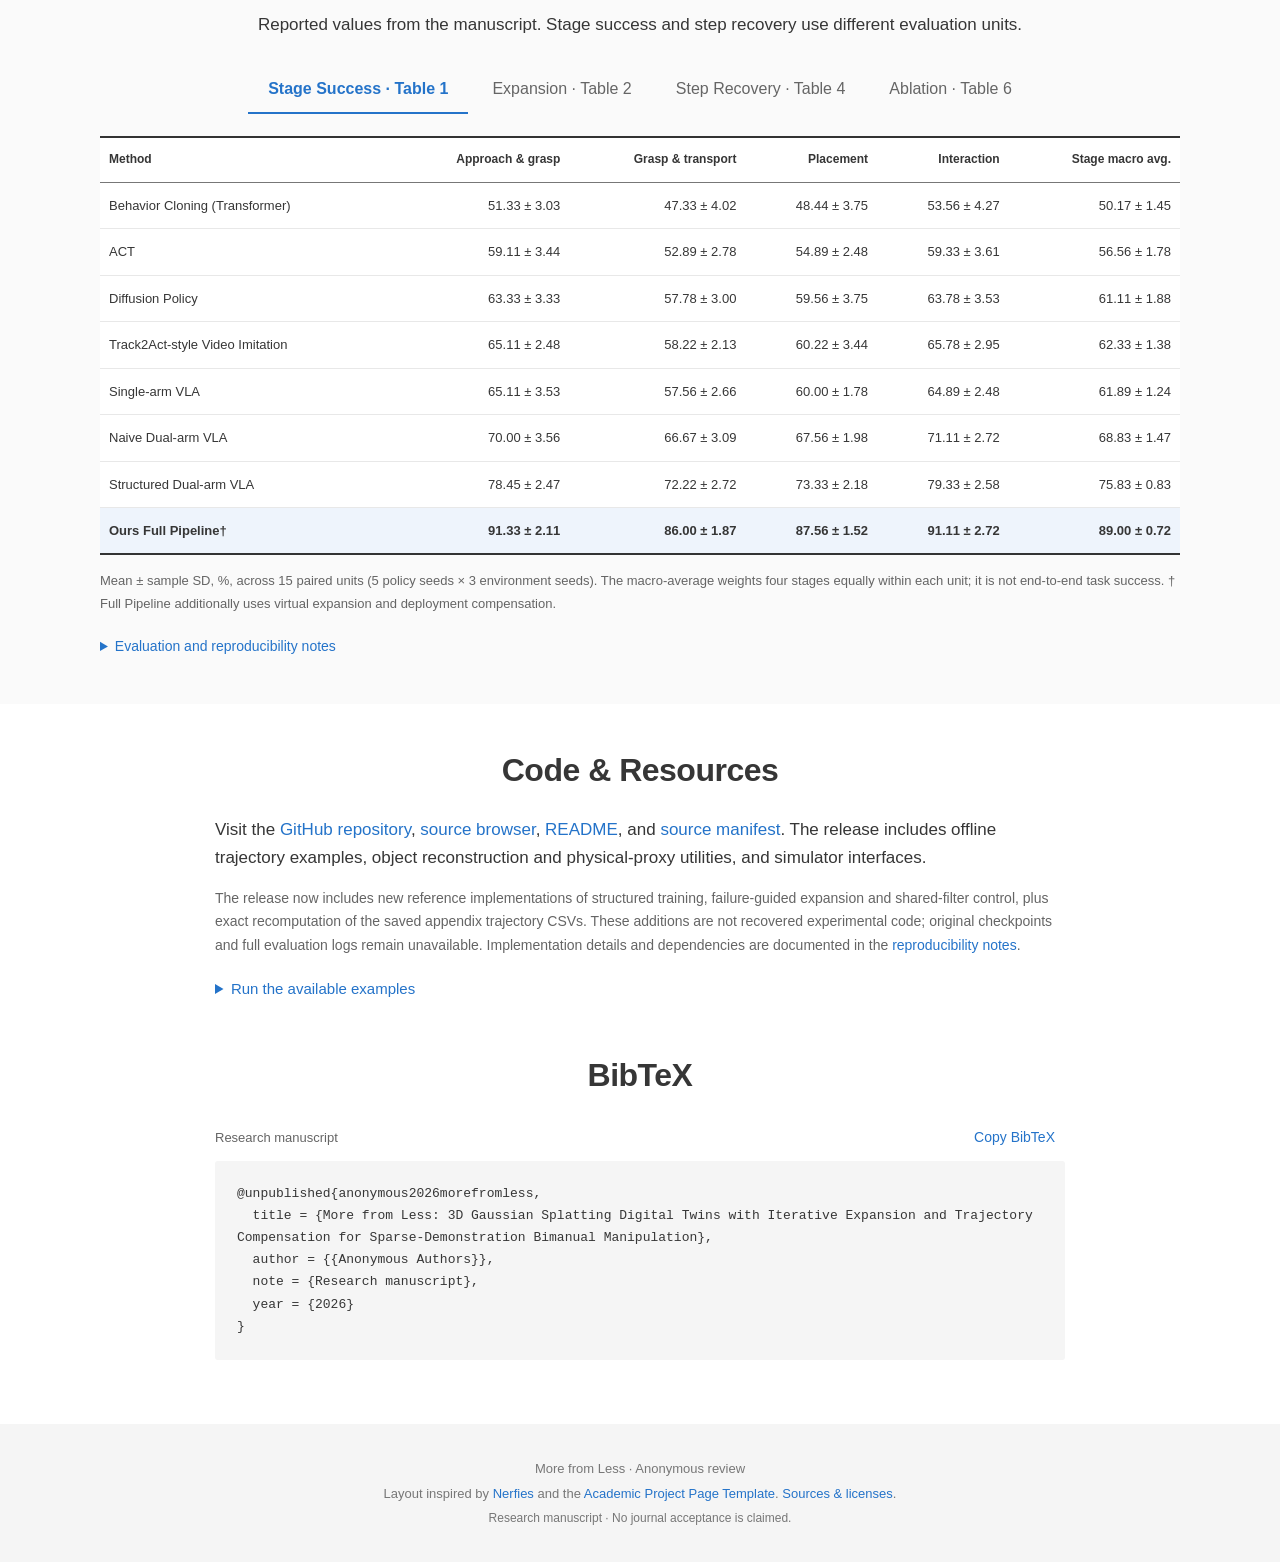
==== commit 2f2730f1: "Align manuscript release, reproduce appendix trajectories and add method reference implementations" ====
--- a/index.html
+++ b/index.html
@@ -10,8 +10,8 @@
   <meta property="og:image" content="static/media/v162/figure-1.png">
   <meta name="theme-color" content="#ffffff">
   <link rel="icon" href="static/favicon.svg" type="image/svg+xml">
-  <link rel="stylesheet" href="static/css/project.css?v=cvpr-20260922">
-  <script defer src="static/js/project.js?v=cvpr-20260922"></script>
+  <link rel="stylesheet" href="static/css/project.css?v=release-20260930">
+  <script defer src="static/js/project.js?v=release-20260930"></script>
 </head>
 <body class="paper-home">
   <a class="skip" href="#abstract">Skip to content</a>
@@ -73,7 +73,7 @@
 <figure class="paper-figure"><a href="static/media/v162/figure-3.png" target="_blank" rel="noopener"><img src="static/media/v162/figure-3.png" alt="Object-level physical proxy and failure-region expansion pipeline" loading="lazy"></a><figcaption>Figure 3 · Visual reconstruction does not infer mass, articulation or contact physics automatically.</figcaption></figure></section>
 
 <section class="method-detail" id="recovery"><h3>Step-Level Trajectory Compensation</h3>
-<p>Video generation takes approximately two minutes and runs asynchronously. Its 2D image targets undergo timestamp and current-state alignment, depth/calibration mapping, task-masked DLS IK and validity checks. Gated actions always pass shared QP filtering and nonlinear rechecks; rejected commands slow or hold execution.</p>
+<p>Kling AI 3.0 generates 2D video references asynchronously, taking approximately two minutes per generation. Its 2D image targets undergo timestamp and current-state alignment, depth/calibration mapping, task-masked DLS IK and validity checks. Gated actions always pass shared QP filtering and nonlinear rechecks; rejected commands slow or hold execution.</p>
 <figure class="paper-figure"><a href="static/media/v162/figure-4.png" target="_blank" rel="noopener"><img src="static/media/v162/figure-4.png" alt="Single online execution chain with asynchronous reference generation and shared safety filtering" loading="lazy"></a><figcaption>Figure 4 · Low risk, waiting or invalid reference sets the fusion weight to zero. This is not a claim of certified safety.</figcaption></figure></section>
 
     </section>
@@ -90,7 +90,9 @@
           <p class="section-intro">Reported values from the manuscript. Stage success and step recovery use different evaluation units.</p>
           <div class="tabs result-tabs" role="tablist" aria-label="Evaluation tables">
             <button id="tab-stages" role="tab" aria-selected="true" aria-controls="panel-stages" data-group="results" data-panel="panel-stages">Stage Success · Table 1</button>
+            <button id="tab-expansion" role="tab" tabindex="-1" aria-selected="false" aria-controls="panel-expansion" data-group="results" data-panel="panel-expansion">Expansion · Table 2</button>
             <button id="tab-steps" role="tab" tabindex="-1" aria-selected="false" aria-controls="panel-steps" data-group="results" data-panel="panel-steps">Step Recovery · Table 4</button>
+            <button id="tab-ablation" role="tab" tabindex="-1" aria-selected="false" aria-controls="panel-ablation" data-group="results" data-panel="panel-ablation">Ablation · Table 6</button>
           </div>
           <div role="tabpanel" id="panel-stages" aria-labelledby="tab-stages" data-group="results">
 <div class="table-scroll"><table>
@@ -169,7 +171,7 @@
 </tr>
 </tbody>
 </table></div>
-<p class="table-note">Mean ± sample SD, %. The macro-average weights four stages equally; it is not end-to-end task success. † Full Pipeline additionally uses virtual expansion and deployment compensation.</p>
+<p class="table-note">Mean ± sample SD, %, across 15 paired units (5 policy seeds × 3 environment seeds). The macro-average weights four stages equally within each unit; it is not end-to-end task success. † Full Pipeline additionally uses virtual expansion and deployment compensation.</p>
 </div>
 
 
@@ -230,6 +232,26 @@
 </div>
 
 
+<div role="tabpanel" id="panel-expansion" aria-labelledby="tab-expansion" data-group="results" hidden>
+<div class="table-scroll"><table><thead><tr><th scope="col">Training setting</th><th scope="col">Expansion strategy</th><th scope="col">Failure guidance</th><th scope="col">Success filtering</th><th scope="col">Simulation success</th><th scope="col">Real-robot success</th></tr></thead><tbody>
+<tr><th scope="row">Sparse Demo</th><td>None</td><td>×</td><td>×</td><td>75.47 ± 2.20</td><td>73.00 ± 3.16</td></tr>
+<tr><th scope="row">No virtual-twin path</th><td>Real-trajectory replay only</td><td>×</td><td>✓</td><td>77.60 ± 2.41</td><td>74.17 ± 3.49</td></tr>
+<tr><th scope="row">Isaac Sim Random Aug.</th><td>Uniform randomization</td><td>×</td><td>✓</td><td>80.67 ± 2.79</td><td>75.67 ± 3.47</td></tr>
+<tr><th scope="row">Uniform Virtual Rollout</th><td>Uniform state sampling</td><td>×</td><td>✓</td><td>84.00 ± 2.62</td><td>78.83 ± 2.81</td></tr>
+<tr><th scope="row">Video Trajectory Aug.</th><td>Generated reference replay</td><td>×</td><td>✓</td><td>81.73 ± 2.12</td><td>78.67 ± 1.86</td></tr>
+<tr class="ours"><th scope="row">Failure-region Expansion</th><td>Boundary-guided sampling</td><td>✓</td><td>✓</td><td>89.20 ± 1.97</td><td>84.33 ± 2.58</td></tr>
+<tr><th scope="row">Failure-region + Residual RL</th><td>Boundary-guided + residual RL</td><td>✓</td><td>✓</td><td>90.27 ± 2.37</td><td>86.00 ± 2.80</td></tr></tbody></table></div>
+<p class="table-note">Mean ± SD, %. Failure-region expansion reaches 84.33% real-robot success, compared with 78.83% for uniform virtual rollout. Residual RL proposes simulation candidates only; all candidates use the same acceptance procedure. These are complete-configuration comparisons, with unmatched data/compute effects unresolved.</p></div>
+<div role="tabpanel" id="panel-ablation" aria-labelledby="tab-ablation" data-group="results" hidden>
+<div class="table-scroll"><table><thead><tr><th scope="col">Variant</th><th scope="col">SV</th><th scope="col">PP</th><th scope="col">FE</th><th scope="col">SF</th><th scope="col">SC</th><th scope="col">Simulation success</th><th scope="col">Real-robot success</th><th scope="col">Step recovery</th><th scope="col">Collision</th></tr></thead><tbody>
+<tr><th scope="row">w/o Structured Dual-arm</th><td>×</td><td>✓</td><td>✓</td><td>✓</td><td>✓</td><td>81.47 ± 2.07</td><td>74.00 ± 3.11</td><td>56.44 ± 3.44</td><td>8.17 ± 1.14</td></tr>
+<tr><th scope="row">w/o Structured Virtual Env.</th><td>✓</td><td>×</td><td>✓</td><td>✓</td><td>✓</td><td>81.87 ± 1.41</td><td>74.00 ± 2.46</td><td>57.56 ± 4.27</td><td>7.17 ± 1.29</td></tr>
+<tr><th scope="row">w/o Boundary Expansion</th><td>✓</td><td>✓</td><td>×</td><td>✓</td><td>✓</td><td>83.73 ± 2.37</td><td>77.50 ± 1.64</td><td>58.89 ± 3.92</td><td>7.33 ± 1.76</td></tr>
+<tr><th scope="row">w/o Success Filtering</th><td>✓</td><td>✓</td><td>✓</td><td>×</td><td>✓</td><td>84.80 ± 1.47</td><td>77.83 ± 2.29</td><td>59.55 ± 4.69</td><td>9.17 ± 1.22</td></tr>
+<tr><th scope="row">w/o Trajectory Compensation</th><td>✓</td><td>✓</td><td>✓</td><td>✓</td><td>×</td><td>88.80 ± 2.11</td><td>78.50 ± 2.07</td><td>31.78 ± 3.96</td><td>5.67 ± 1.14</td></tr>
+<tr class="ours"><th scope="row">Full Model</th><td>✓</td><td>✓</td><td>✓</td><td>✓</td><td>✓</td><td>90.67 ± 1.95</td><td>86.17 ± 2.29</td><td>69.56 ± 4.86</td><td>5.17 ± 1.48</td></tr></tbody></table></div>
+<p class="table-note">Mean ± SD, %. SV: structured bimanual VLA; PP: object-level physical proxy; FE: failure-region expansion; SF: successful-trajectory filtering; SC: step compensation. ✓ enabled; × removed or replaced. This table uses the ablation task pool; its rates are not pooled with Tables 1, 2 or 4.</p></div>
+
           <details class="evaluation-notes"><summary>Evaluation and reproducibility notes</summary><p>These are descriptive comparisons. Per-round expansion counts, matched compute budgets, quantitative proxy errors and full online timing records are not included in this release. See the <a href="docs/REPRODUCIBILITY.md">reproducibility notes</a>.</p></details>
         </div>
       </div>
@@ -238,10 +260,11 @@
     <section id="release" class="section narrow code-resources">
       <h2>Code &amp; Resources</h2>
       <p>Visit the <a href="https://github.com/RoboVLA/More-from-Less">GitHub repository</a>, <a href="code.html">source browser</a>, <a href="README.md">README</a>, and <a href="docs/source_manifest.json">source manifest</a>. The release includes offline trajectory examples, object reconstruction and physical-proxy utilities, and simulator interfaces.</p>
-      <p class="availability-note">The original VLA training, iterative expansion and online controller are not complete reproducible releases. Available components and dependencies are documented in the <a href="docs/REPRODUCIBILITY.md">reproducibility notes</a>.</p>
+      <p class="availability-note">The release now includes new reference implementations of structured training, failure-guided expansion and shared-filter control, plus exact recomputation of the saved appendix trajectory CSVs. These additions are not recovered experimental code; original checkpoints and full evaluation logs remain unavailable. Implementation details and dependencies are documented in the <a href="docs/REPRODUCIBILITY.md">reproducibility notes</a>.</p>
       <details class="quickstart"><summary>Run the available examples</summary><pre><code>python -m pip install -r requirements.txt
 python -m unittest discover -s tests -v
-python paper_pipeline/run_morefromless_pipeline.py
+python -m morefromless.trajectory.reproduce_appendix
+python paper_pipeline/run_morefromless_pipeline.py --dry-run --include-disabled
 python scripts/serve.py</code></pre></details>
     </section>
 
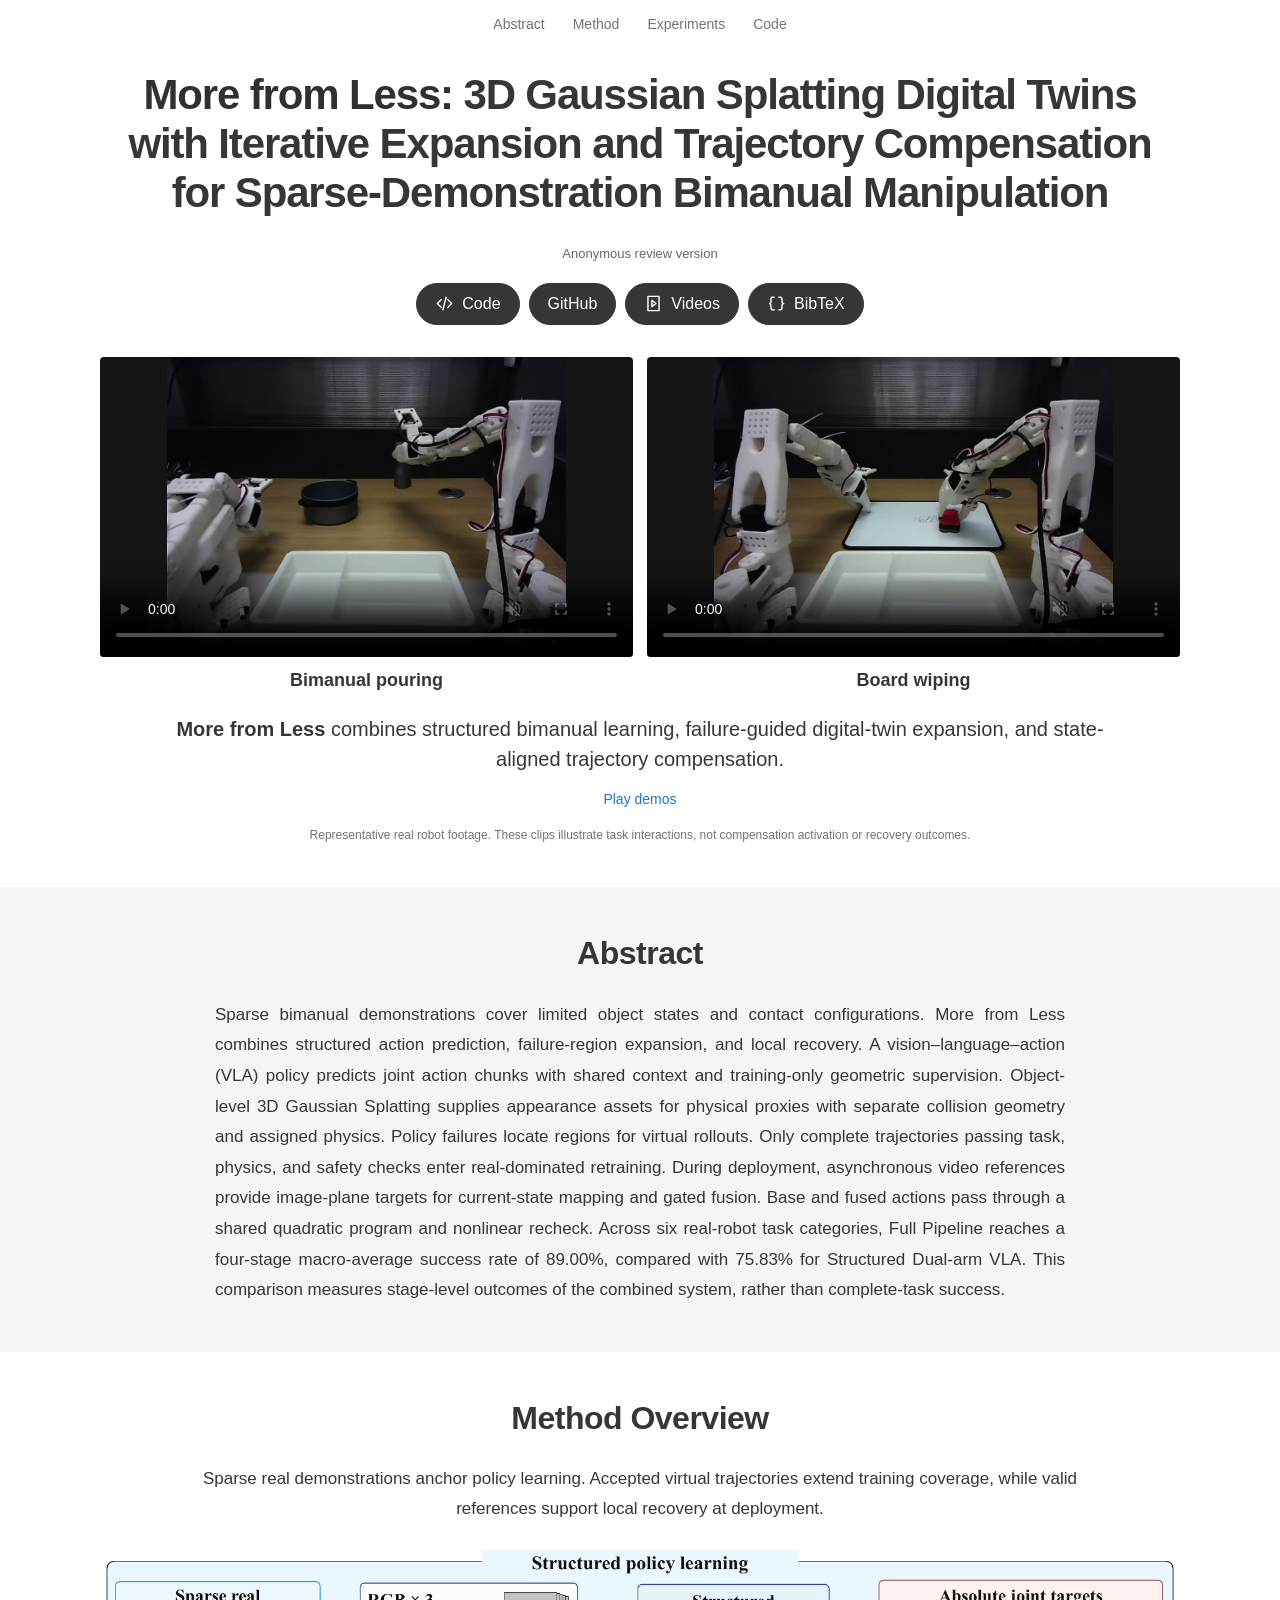
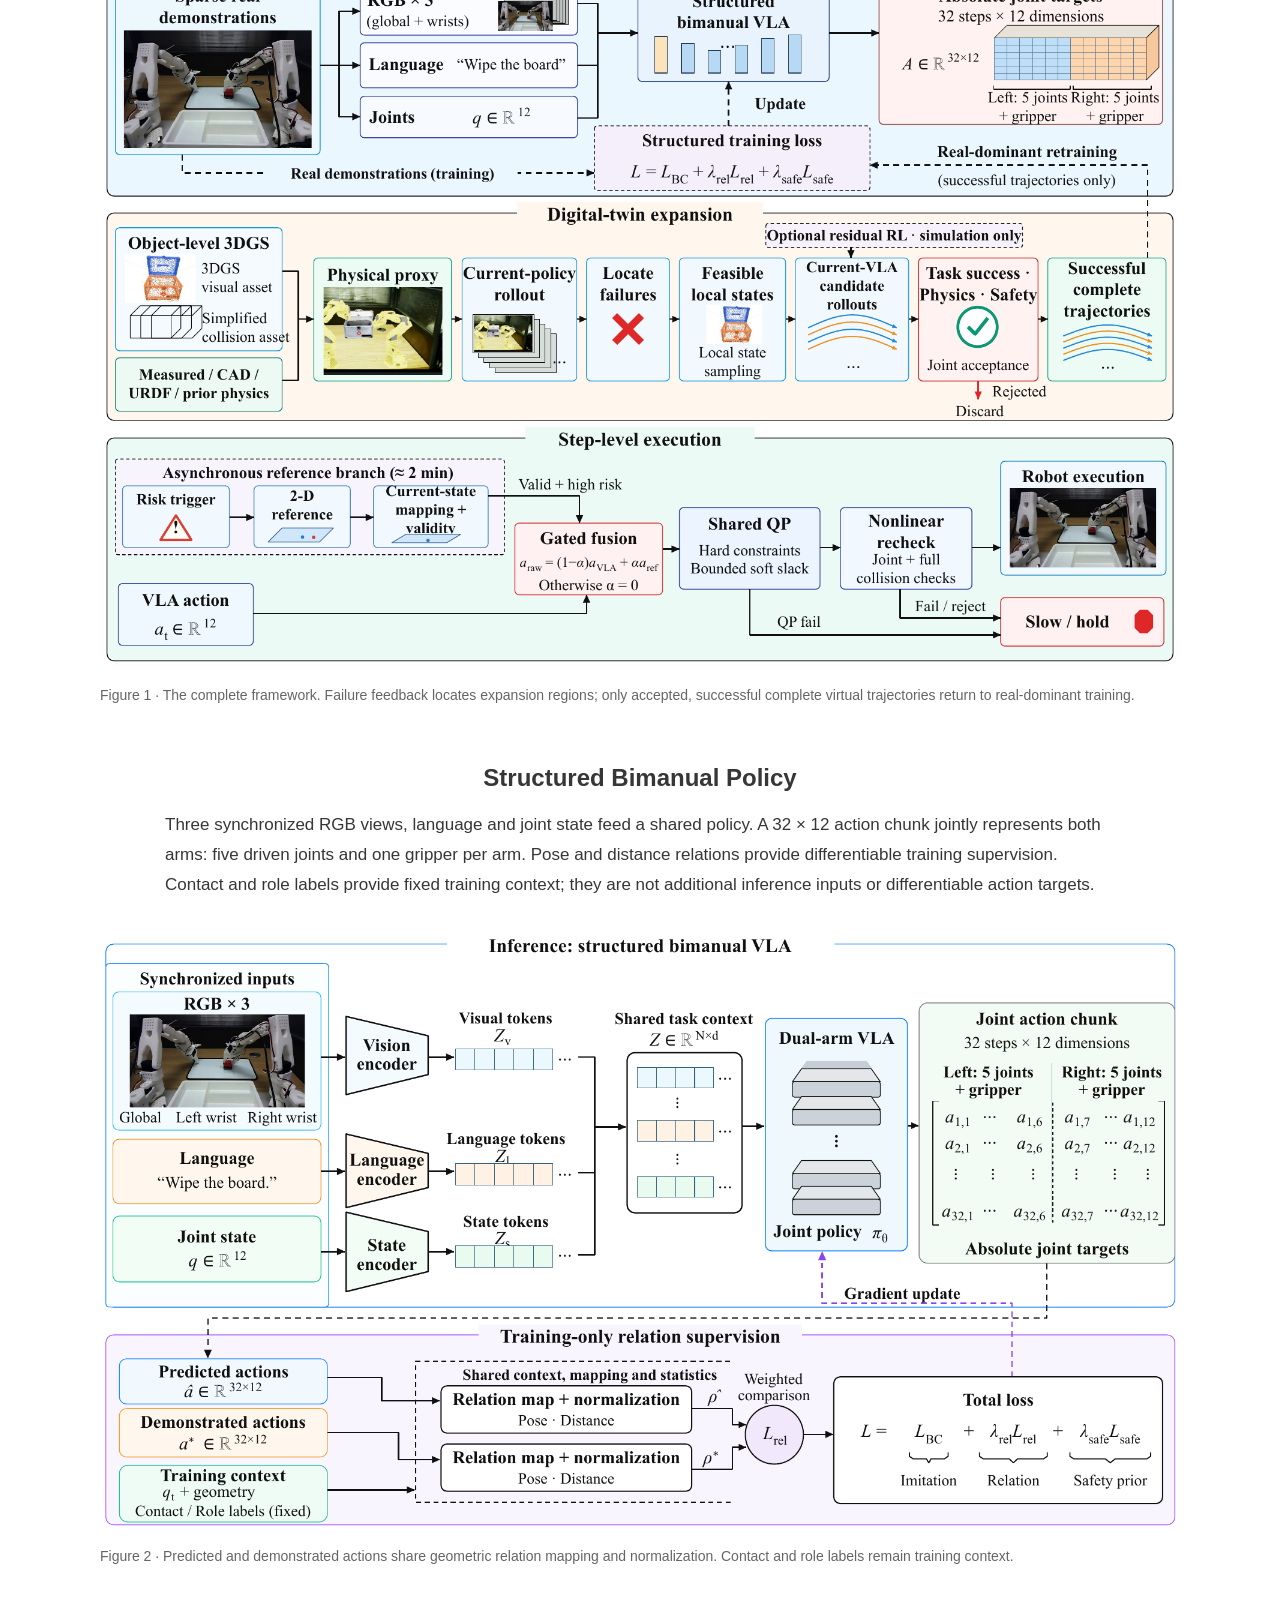
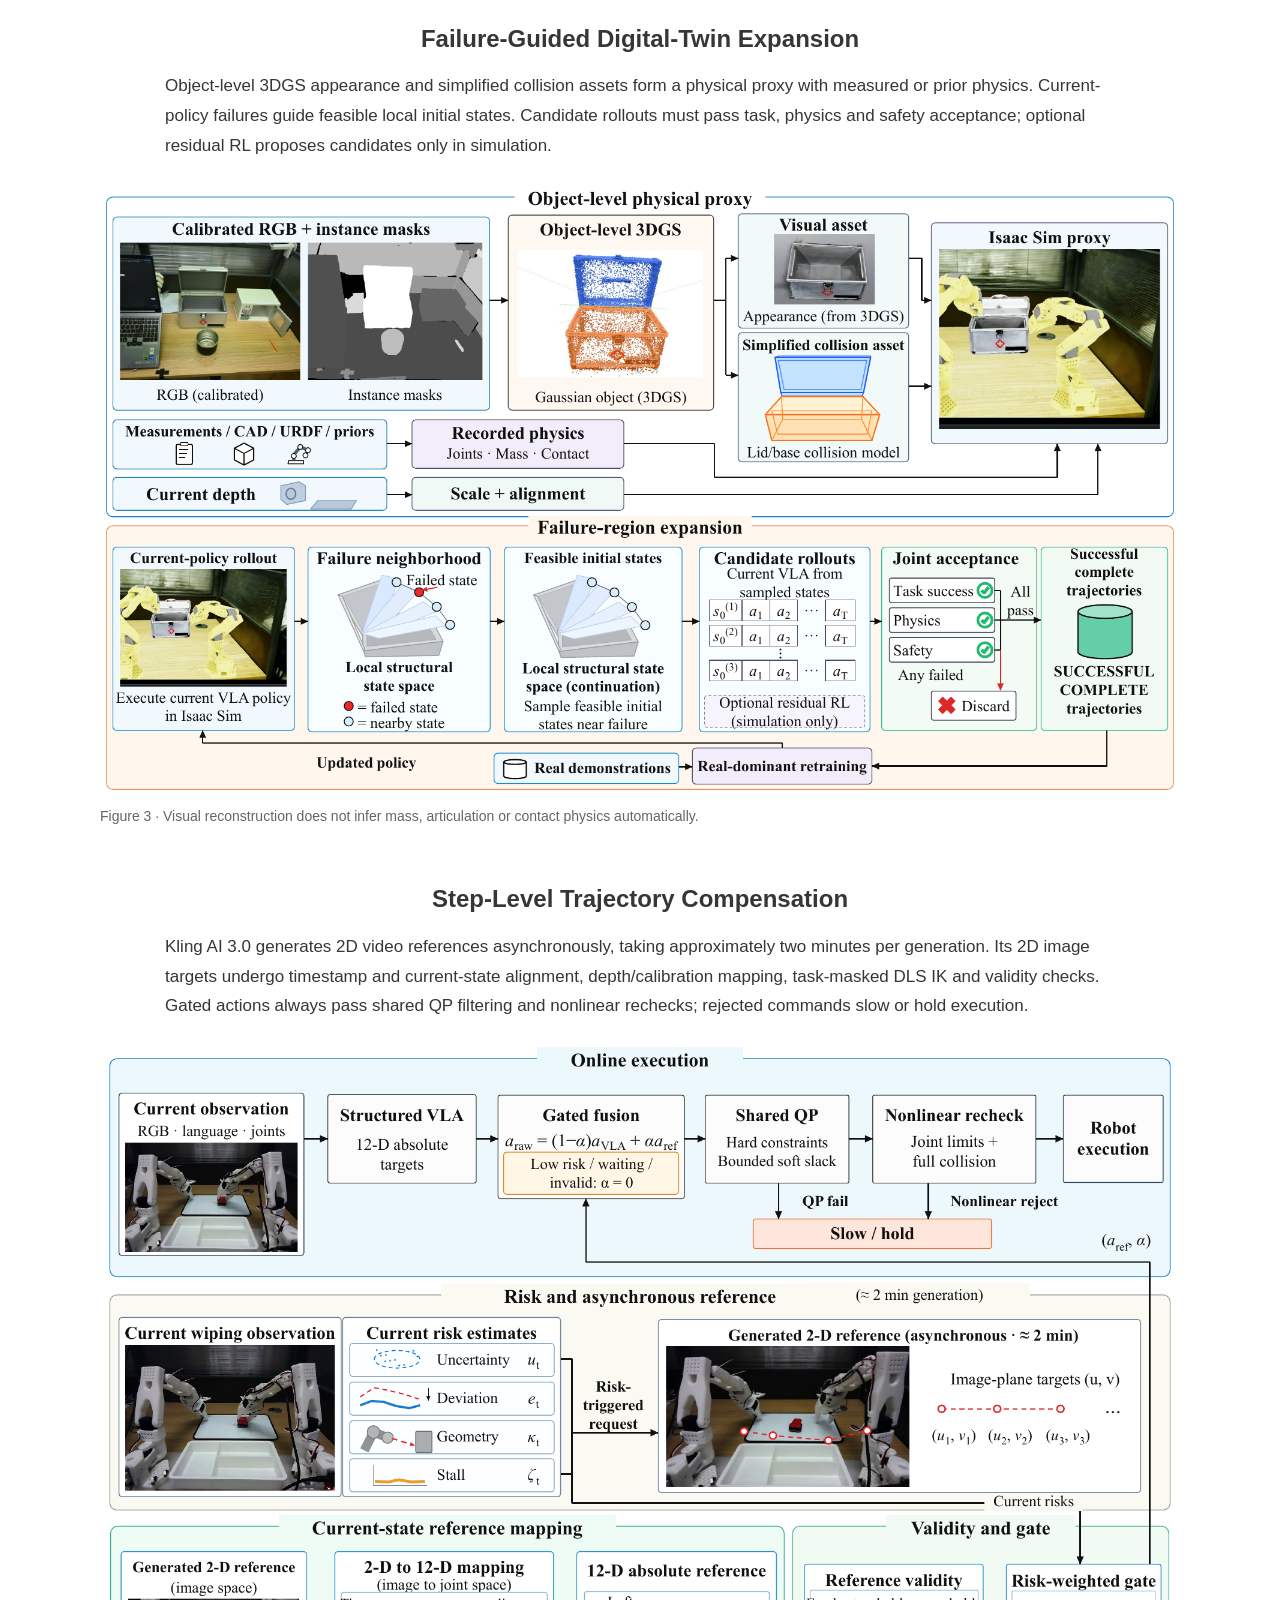
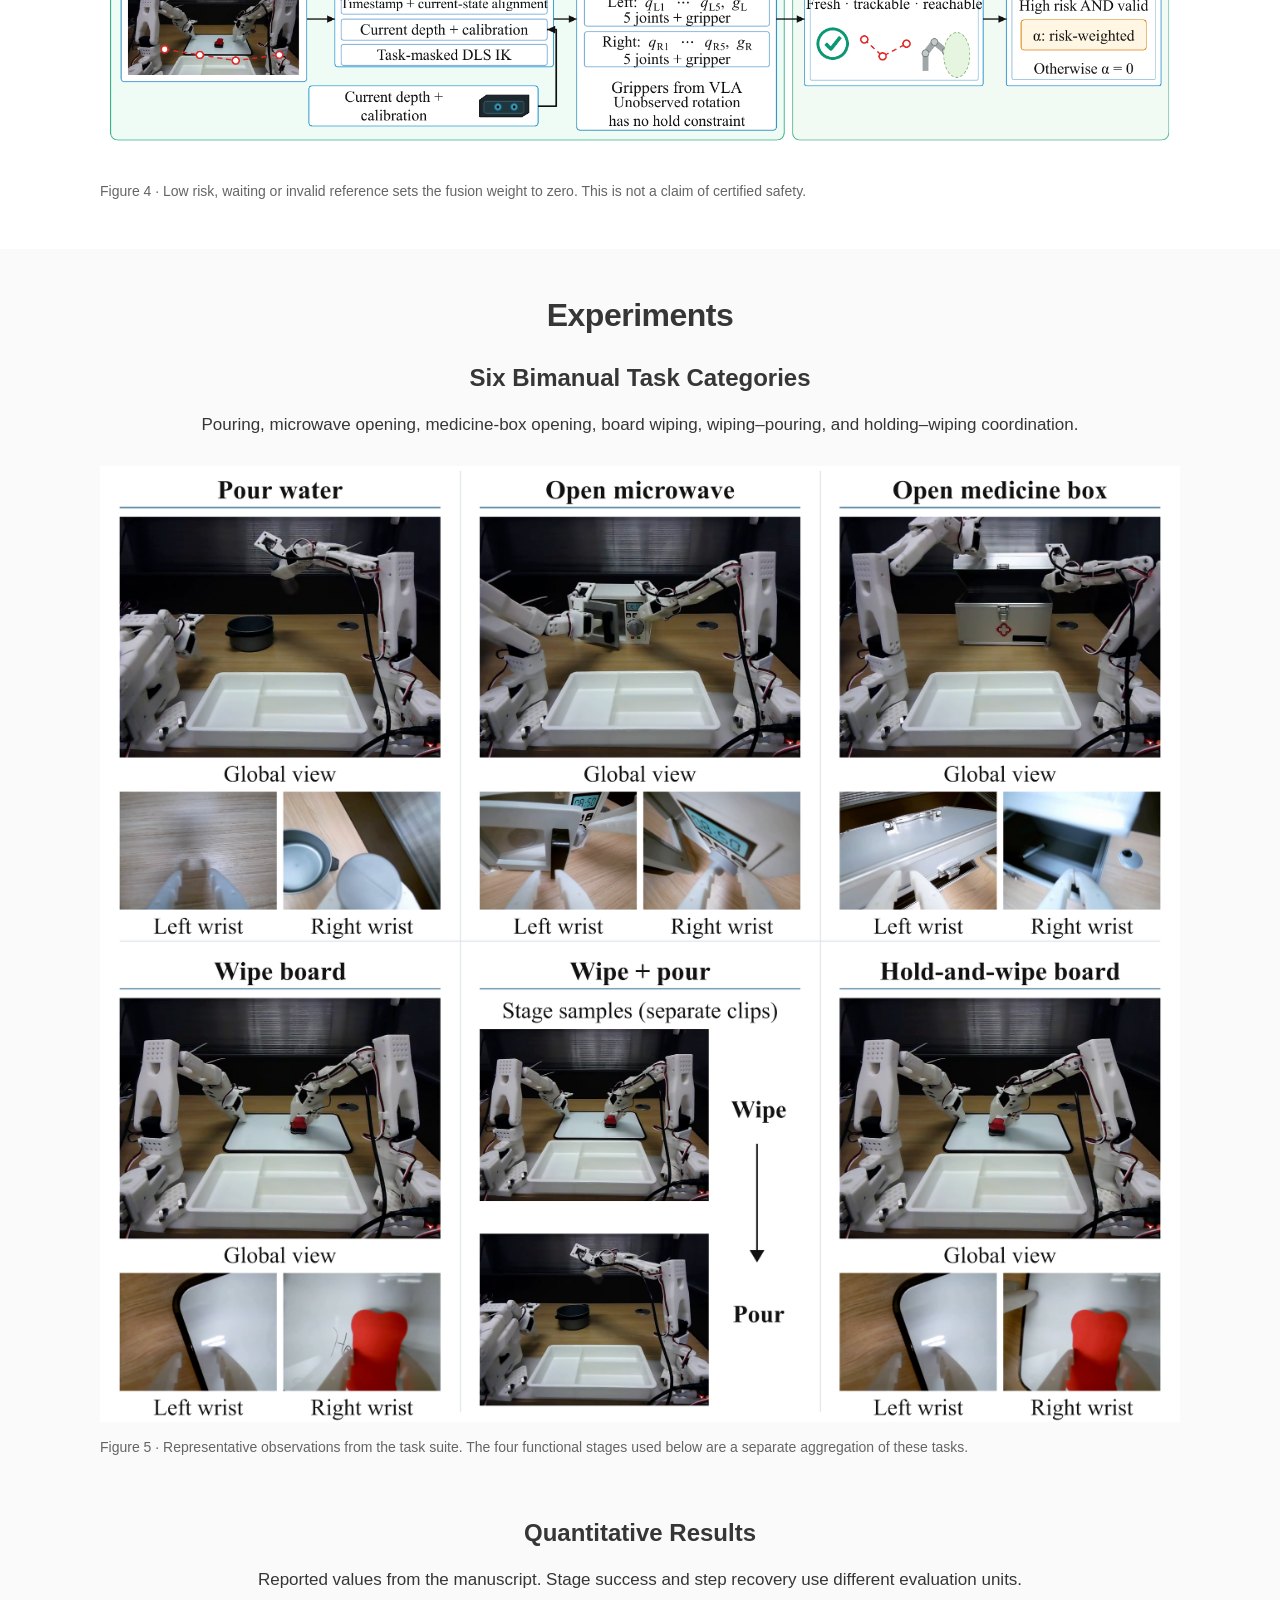
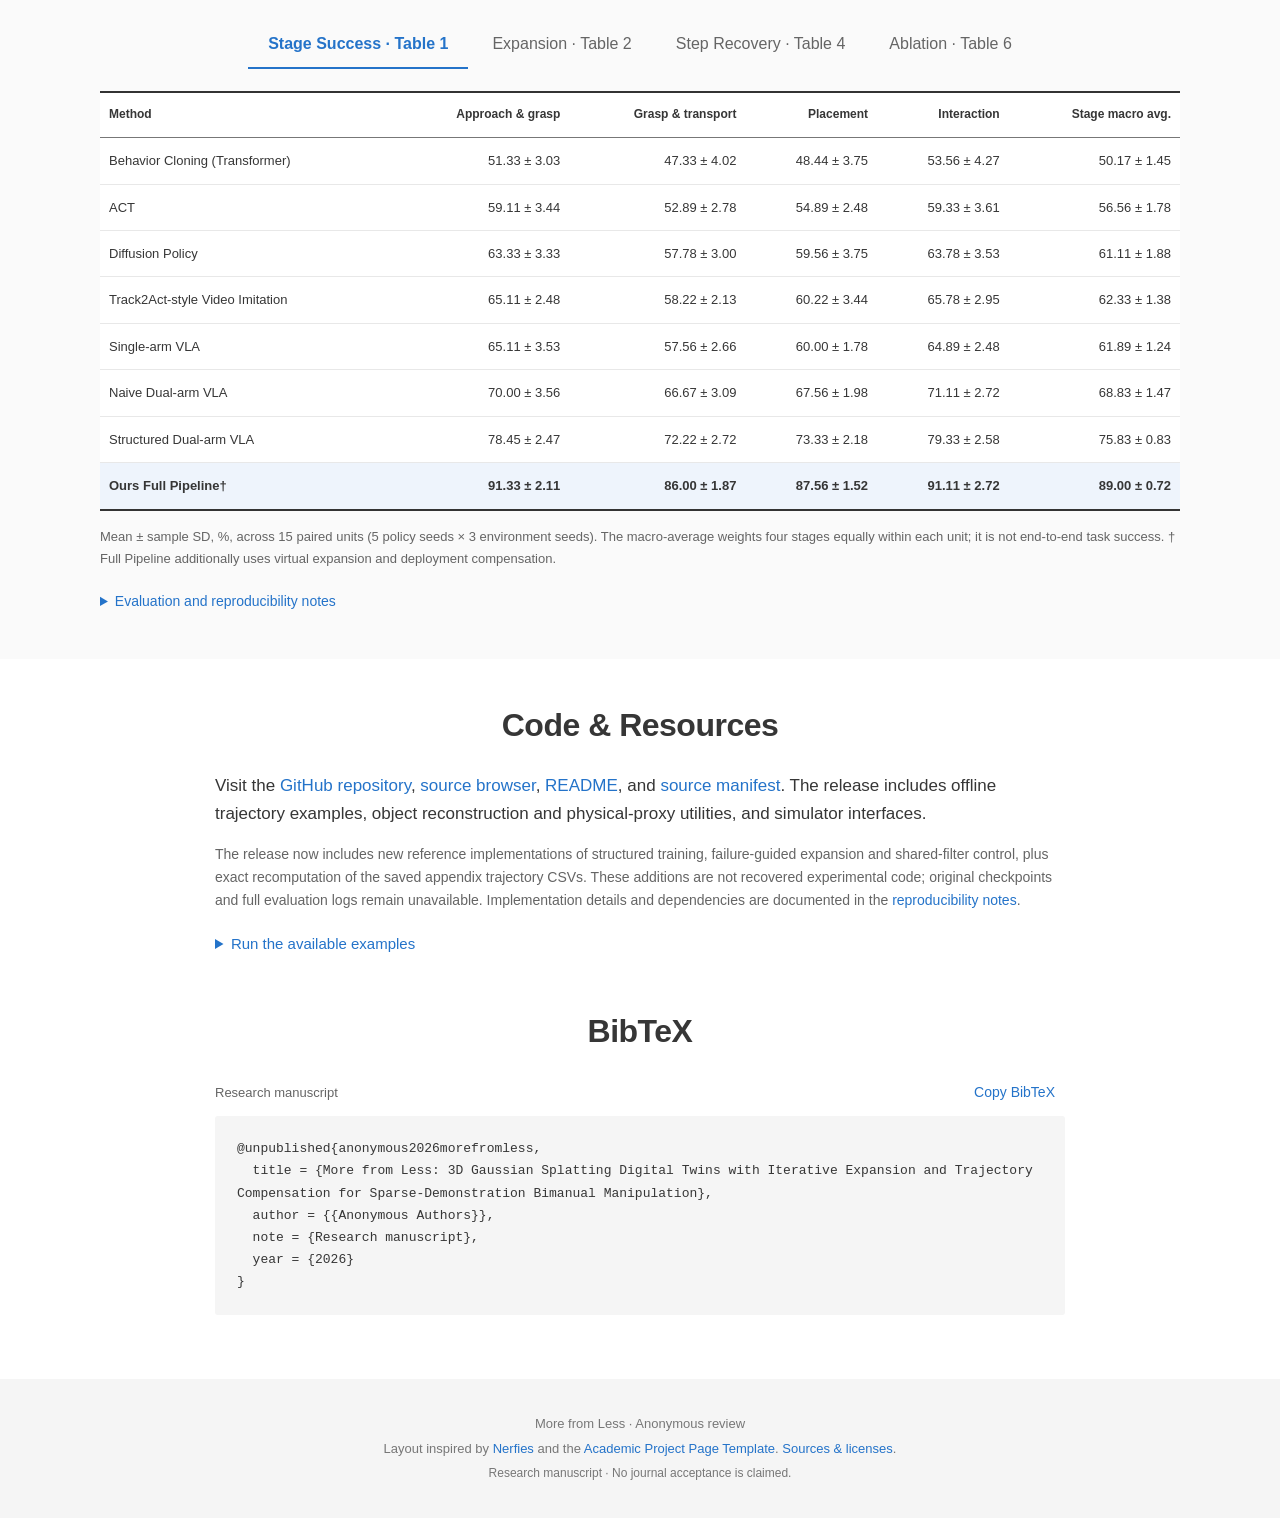
==== commit 70e47e68: "Use English release documentation, repair links and hide the website paper entry" ====
--- a/index.html
+++ b/index.html
@@ -7,11 +7,13 @@
   <meta name="description" content="Structured bimanual learning, failure-guided digital-twin expansion, and state-aligned trajectory compensation from sparse demonstrations.">
   <meta name="citation_title" content="More from Less: 3D Gaussian Splatting Digital Twins with Iterative Expansion and Trajectory Compensation for Sparse-Demonstration Bimanual Manipulation">
   <meta property="og:title" content="More from Less: 3D Gaussian Splatting Digital Twins with Iterative Expansion and Trajectory Compensation for Sparse-Demonstration Bimanual Manipulation">
-  <meta property="og:image" content="static/media/v162/figure-1.png">
+  <meta property="og:image" content="https://robovla.github.io/More-from-Less/static/media/v162/figure-1.png">
+  <meta property="og:url" content="https://robovla.github.io/More-from-Less/">
+  <link rel="canonical" href="https://robovla.github.io/More-from-Less/">
   <meta name="theme-color" content="#ffffff">
   <link rel="icon" href="static/favicon.svg" type="image/svg+xml">
-  <link rel="stylesheet" href="static/css/project.css?v=release-20260930">
-  <script defer src="static/js/project.js?v=release-20260930"></script>
+  <link rel="stylesheet" href="static/css/project.css?v=english-20260930">
+  <script defer src="static/js/project.js?v=english-20260930"></script>
 </head>
 <body class="paper-home">
   <a class="skip" href="#abstract">Skip to content</a>
@@ -22,8 +24,8 @@
     <h1><span class="paper-name">More from Less:</span> 3D Gaussian Splatting Digital Twins with Iterative Expansion and Trajectory Compensation for Sparse-Demonstration Bimanual Manipulation</h1>
     <p class="author-note">Anonymous review version</p>
     <div class="resources" aria-label="Research resources">
-        <a class="button resource-button" href="paper/anonymous_review.pdf"><svg class="icon" viewBox="0 0 24 24" aria-hidden="true" fill="none" stroke="currentColor" stroke-width="1.8" stroke-linecap="round" stroke-linejoin="round"><path d="M6 3h8l4 4v14H6zM14 3v5h4M9 12h6M9 16h6"/></svg><span>Paper</span></a>
         <a class="button resource-button" href="code.html"><svg class="icon" viewBox="0 0 24 24" aria-hidden="true" fill="none" stroke="currentColor" stroke-width="1.8" stroke-linecap="round" stroke-linejoin="round"><path d="m8 7-5 5 5 5M16 7l5 5-5 5M14 4l-4 16"/></svg><span>Code</span></a>
+        <a class="button resource-button" href="https://github.com/RoboVLA/More-from-Less"><span>GitHub</span></a>
         <a class="button resource-button" href="#demos"><svg class="icon" viewBox="0 0 24 24" aria-hidden="true" fill="none" stroke="currentColor" stroke-width="1.8" stroke-linecap="round" stroke-linejoin="round"><path d="M5 3h14v18H5z"/><path d="m10 8 5 4-5 4z"/></svg><span>Videos</span></a>
         <a class="button resource-button" href="#citation"><svg class="icon" viewBox="0 0 24 24" aria-hidden="true" fill="none" stroke="currentColor" stroke-width="1.8" stroke-linecap="round" stroke-linejoin="round"><path d="M9 4H7c-2 0-2 2-2 4v1c0 2-1 3-2 3 1 0 2 1 2 3v1c0 2 0 4 2 4h2M15 4h2c2 0 2 2 2 4v1c0 2 1 3 2 3-1 0-2 1-2 3v1c0 2 0 4-2 4h-2"/></svg><span>BibTeX</span></a>
     </div>
@@ -53,7 +55,6 @@
       <div class="narrow">
         <h2>Abstract</h2>
         <p class="abstract">Sparse bimanual demonstrations cover limited object states and contact configurations. More from Less combines structured action prediction, failure-region expansion, and local recovery. A vision–language–action (VLA) policy predicts joint action chunks with shared context and training-only geometric supervision. Object-level 3D Gaussian Splatting supplies appearance assets for physical proxies with separate collision geometry and assigned physics. Policy failures locate regions for virtual rollouts. Only complete trajectories passing task, physics, and safety checks enter real-dominated retraining. During deployment, asynchronous video references provide image-plane targets for current-state mapping and gated fusion. Base and fused actions pass through a shared quadratic program and nonlinear recheck. Across six real-robot task categories, Full Pipeline reaches a four-stage macro-average success rate of 89.00%, compared with 75.83% for Structured Dual-arm VLA. This comparison measures stage-level outcomes of the combined system, rather than complete-task success.</p>
-        <details class="chinese"><summary>中文摘要</summary><p lang="zh-CN">稀疏双臂示教对对象状态和接触构型的覆盖有限。More from Less 将结构化动作预测、失败区域拓展与局部恢复相结合。视觉—语言—动作（VLA）策略基于共享上下文预测联合动作块，几何关系监督仅用于训练。对象级 3D Gaussian Splatting 为物理代理提供外观资产，碰撞几何与物理参数分别建模。策略失败用于定位虚拟试运行区域，只有通过任务、物理和安全检查的完整轨迹才进入真实数据主导的再训练。部署时，异步视频参考提供图像平面目标，经当前状态映射与门控融合形成动作；基础动作和融合动作均通过共享二次规划与非线性复检。在六类实机任务中，完整系统的四阶段宏平均成功率为 89.00%，结构化双臂 VLA 为 75.83%。这一比较反映组合系统的阶段级结果，不等同于完整任务成功率。</p></details>
 
       </div>
     </section>
@@ -252,16 +253,18 @@
 <tr class="ours"><th scope="row">Full Model</th><td>✓</td><td>✓</td><td>✓</td><td>✓</td><td>✓</td><td>90.67 ± 1.95</td><td>86.17 ± 2.29</td><td>69.56 ± 4.86</td><td>5.17 ± 1.48</td></tr></tbody></table></div>
 <p class="table-note">Mean ± SD, %. SV: structured bimanual VLA; PP: object-level physical proxy; FE: failure-region expansion; SF: successful-trajectory filtering; SC: step compensation. ✓ enabled; × removed or replaced. This table uses the ablation task pool; its rates are not pooled with Tables 1, 2 or 4.</p></div>
 
-          <details class="evaluation-notes"><summary>Evaluation and reproducibility notes</summary><p>These are descriptive comparisons. Per-round expansion counts, matched compute budgets, quantitative proxy errors and full online timing records are not included in this release. See the <a href="docs/REPRODUCIBILITY.md">reproducibility notes</a>.</p></details>
+          <details class="evaluation-notes"><summary>Evaluation and reproducibility notes</summary><p>These are descriptive comparisons. Per-round expansion counts, matched compute budgets, quantitative proxy errors and full online timing records are not included in this release. See the <a href="https://github.com/RoboVLA/More-from-Less/blob/main/docs/REPRODUCIBILITY.md">reproducibility notes</a>.</p></details>
         </div>
       </div>
     </section>
 
     <section id="release" class="section narrow code-resources">
       <h2>Code &amp; Resources</h2>
-      <p>Visit the <a href="https://github.com/RoboVLA/More-from-Less">GitHub repository</a>, <a href="code.html">source browser</a>, <a href="README.md">README</a>, and <a href="docs/source_manifest.json">source manifest</a>. The release includes offline trajectory examples, object reconstruction and physical-proxy utilities, and simulator interfaces.</p>
-      <p class="availability-note">The release now includes new reference implementations of structured training, failure-guided expansion and shared-filter control, plus exact recomputation of the saved appendix trajectory CSVs. These additions are not recovered experimental code; original checkpoints and full evaluation logs remain unavailable. Implementation details and dependencies are documented in the <a href="docs/REPRODUCIBILITY.md">reproducibility notes</a>.</p>
-      <details class="quickstart"><summary>Run the available examples</summary><pre><code>python -m pip install -r requirements.txt
+      <p>Visit the <a href="https://github.com/RoboVLA/More-from-Less">GitHub repository</a>, <a href="code.html">source browser</a>, <a href="https://github.com/RoboVLA/More-from-Less/blob/main/README.md">README</a>, and <a href="docs/source_manifest.json">source manifest</a>. The release includes offline trajectory examples, object reconstruction and physical-proxy utilities, and simulator interfaces.</p>
+      <p class="availability-note">The release now includes new reference implementations of structured training, failure-guided expansion and shared-filter control, plus exact recomputation of the saved appendix trajectory CSVs. These additions are not recovered experimental code; original checkpoints and full evaluation logs remain unavailable. Implementation details and dependencies are documented in the <a href="https://github.com/RoboVLA/More-from-Less/blob/main/docs/REPRODUCIBILITY.md">reproducibility notes</a>.</p>
+      <details class="quickstart"><summary>Run the available examples</summary><pre><code>git clone https://github.com/RoboVLA/More-from-Less.git
+cd More-from-Less
+python -m pip install -r requirements.txt
 python -m unittest discover -s tests -v
 python -m morefromless.trajectory.reproduce_appendix
 python paper_pipeline/run_morefromless_pipeline.py --dry-run --include-disabled
@@ -283,7 +286,7 @@
   <footer>
     <div class="narrow">
       <p>More from Less · Anonymous review</p>
-      <p>Layout inspired by <a href="https://nerfies.github.io/">Nerfies</a> and the <a href="https://github.com/eliahuhorwitz/Academic-project-page-template">Academic Project Page Template</a>. <a href="THIRD_PARTY_NOTICES.md">Sources &amp; licenses</a>.</p>
+      <p>Layout inspired by <a href="https://nerfies.github.io/">Nerfies</a> and the <a href="https://github.com/eliahuhorwitz/Academic-project-page-template">Academic Project Page Template</a>. <a href="https://github.com/RoboVLA/More-from-Less/blob/main/THIRD_PARTY_NOTICES.md">Sources &amp; licenses</a>.</p>
       <p class="footer-note">Research manuscript · No journal acceptance is claimed.</p>
     </div>
   </footer>
--- a/static/css/project.css
+++ b/static/css/project.css
@@ -159,3 +159,7 @@
   .resource-button .icon { width: 16px; height: 16px; }
 }
 @media (prefers-reduced-motion: reduce) { html { scroll-behavior: auto; } }
+
+.file-list a[aria-current="true"] { font-weight: 700; text-decoration: underline; }
+#source-github { margin-left: 18px; }
+#source-status { font-size: 14px; }
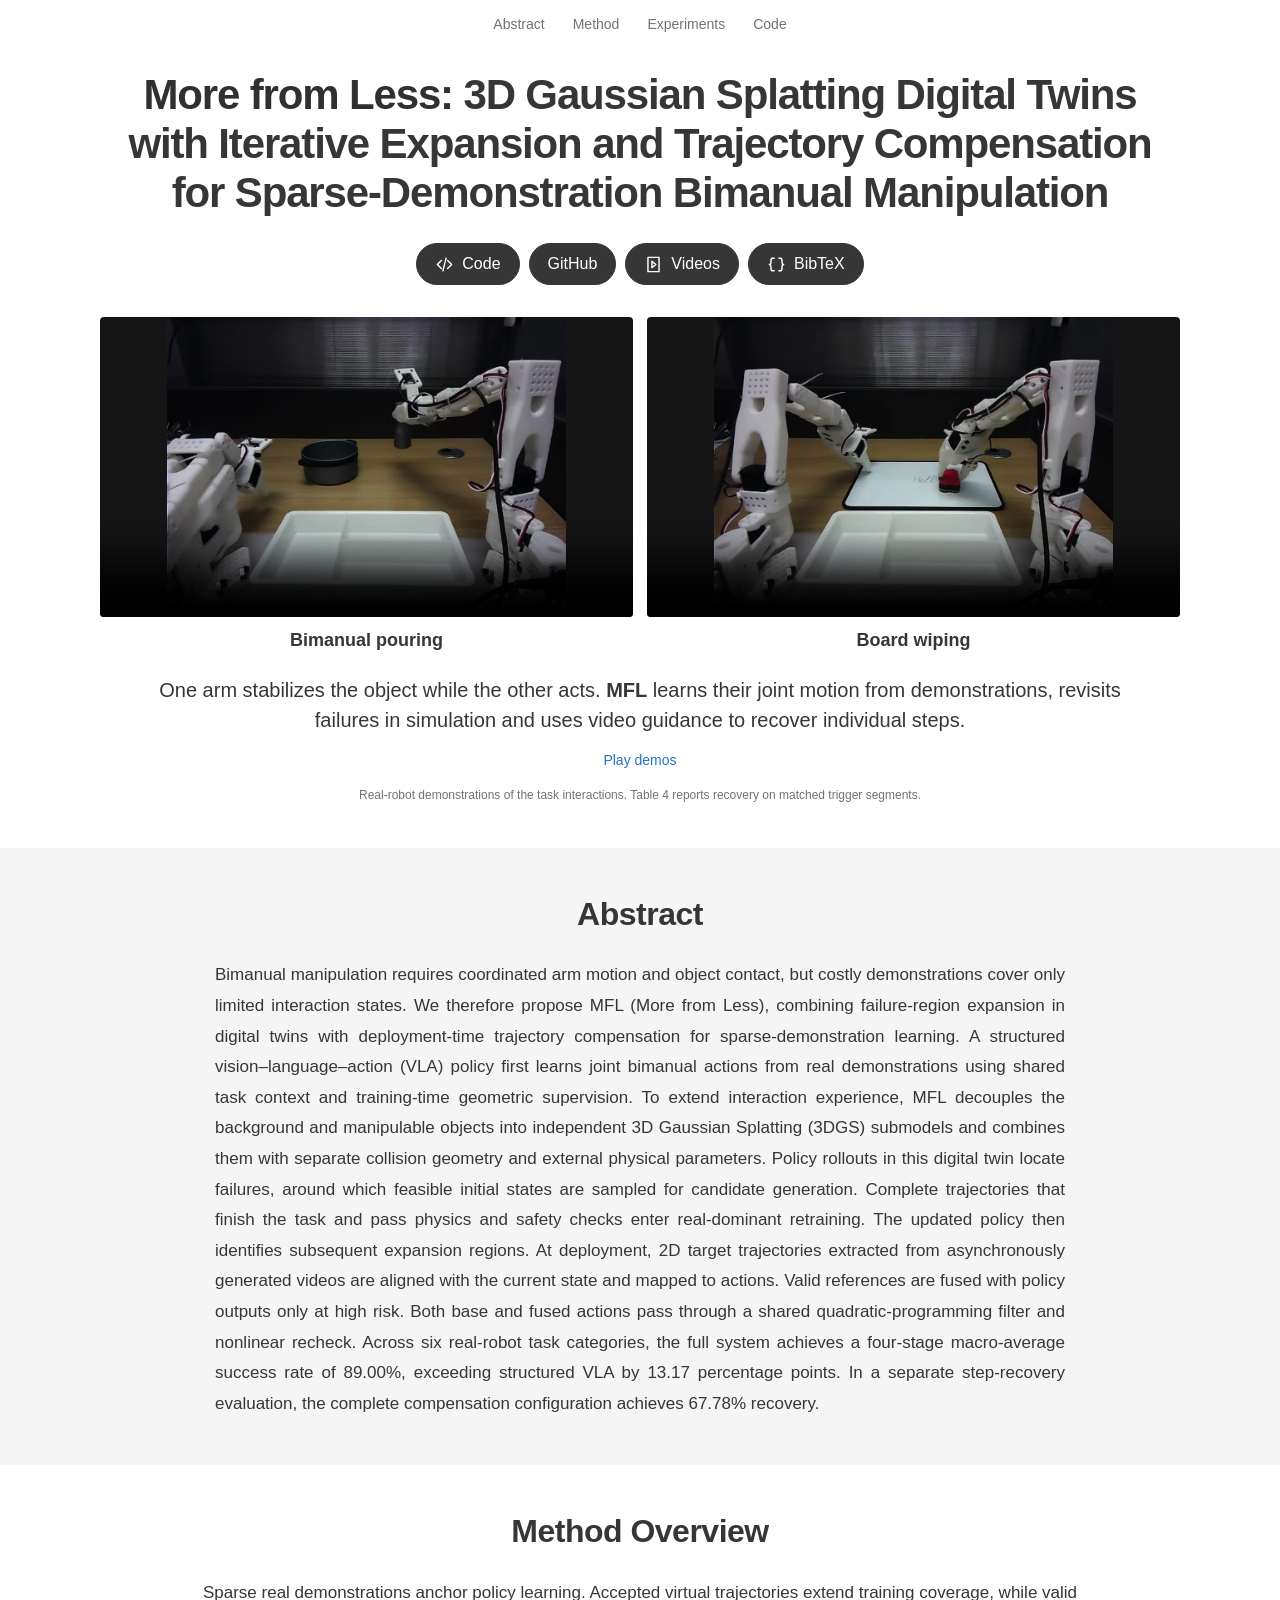
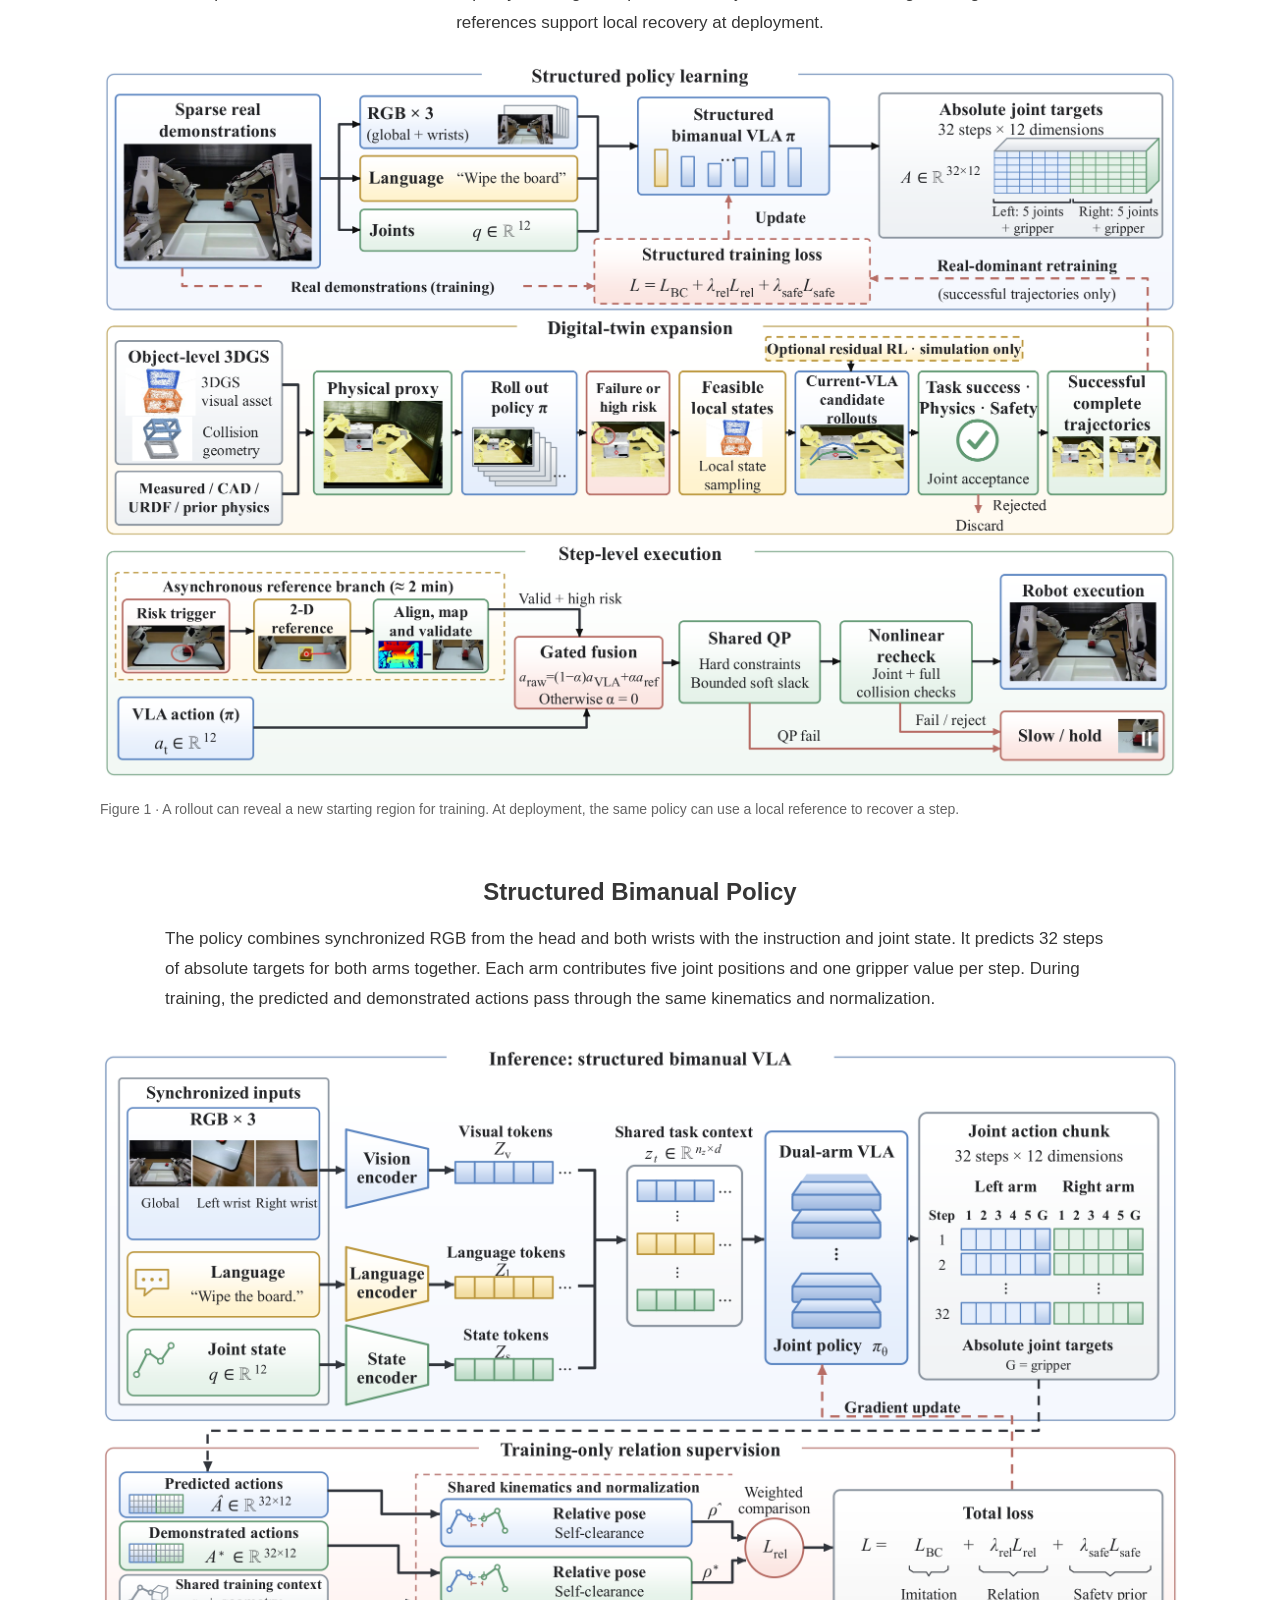
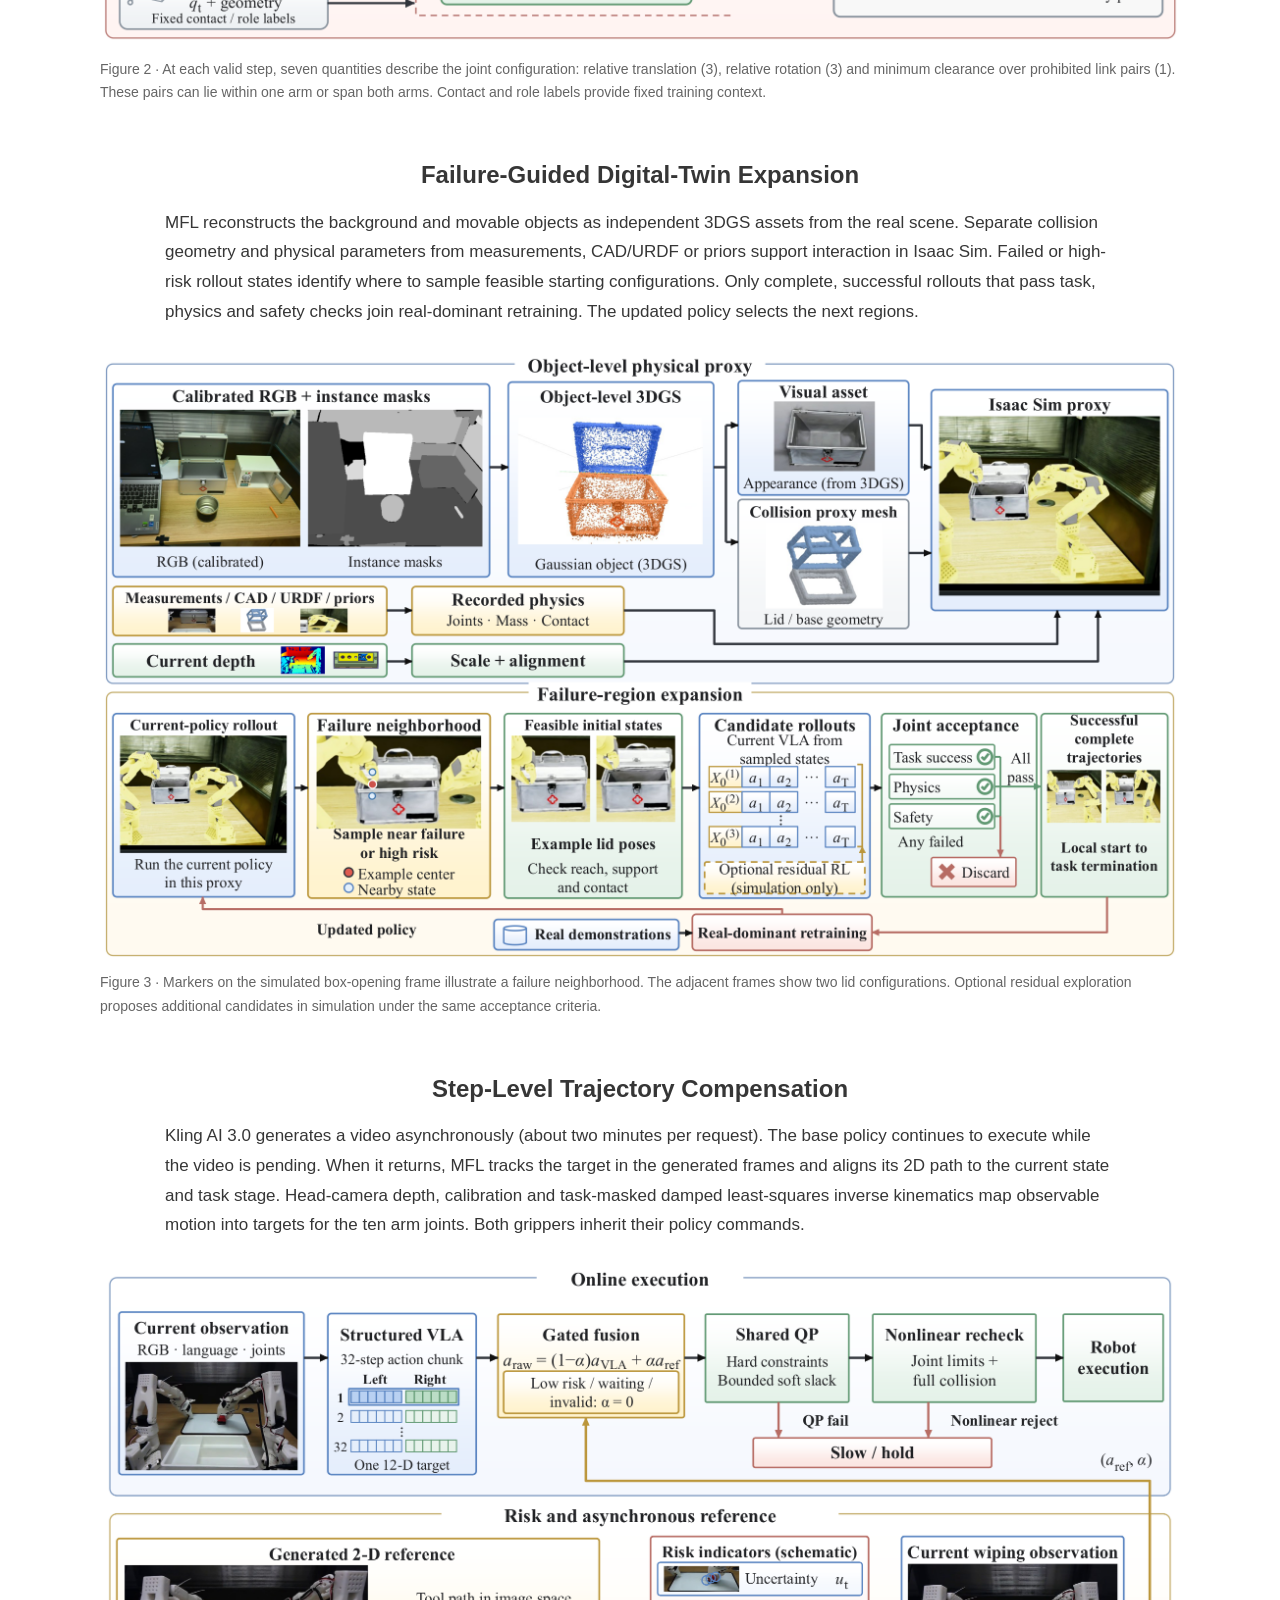
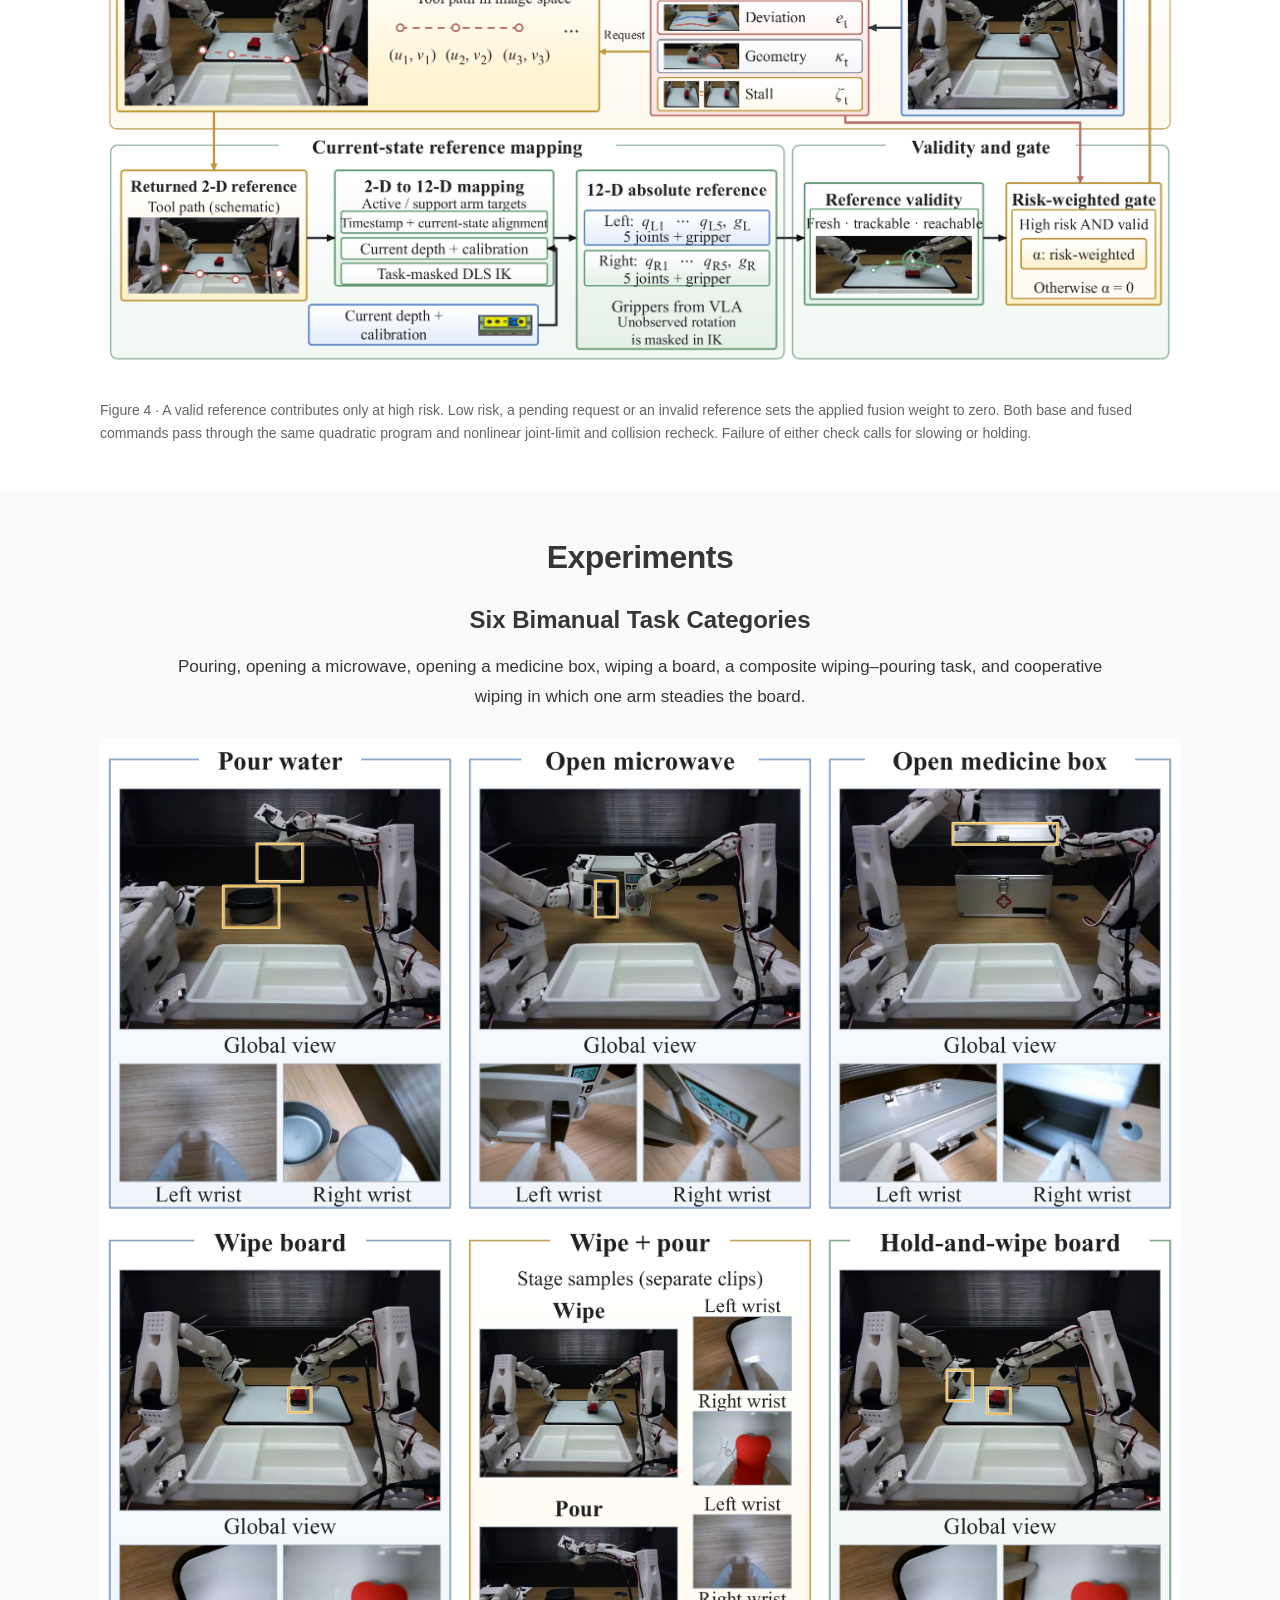
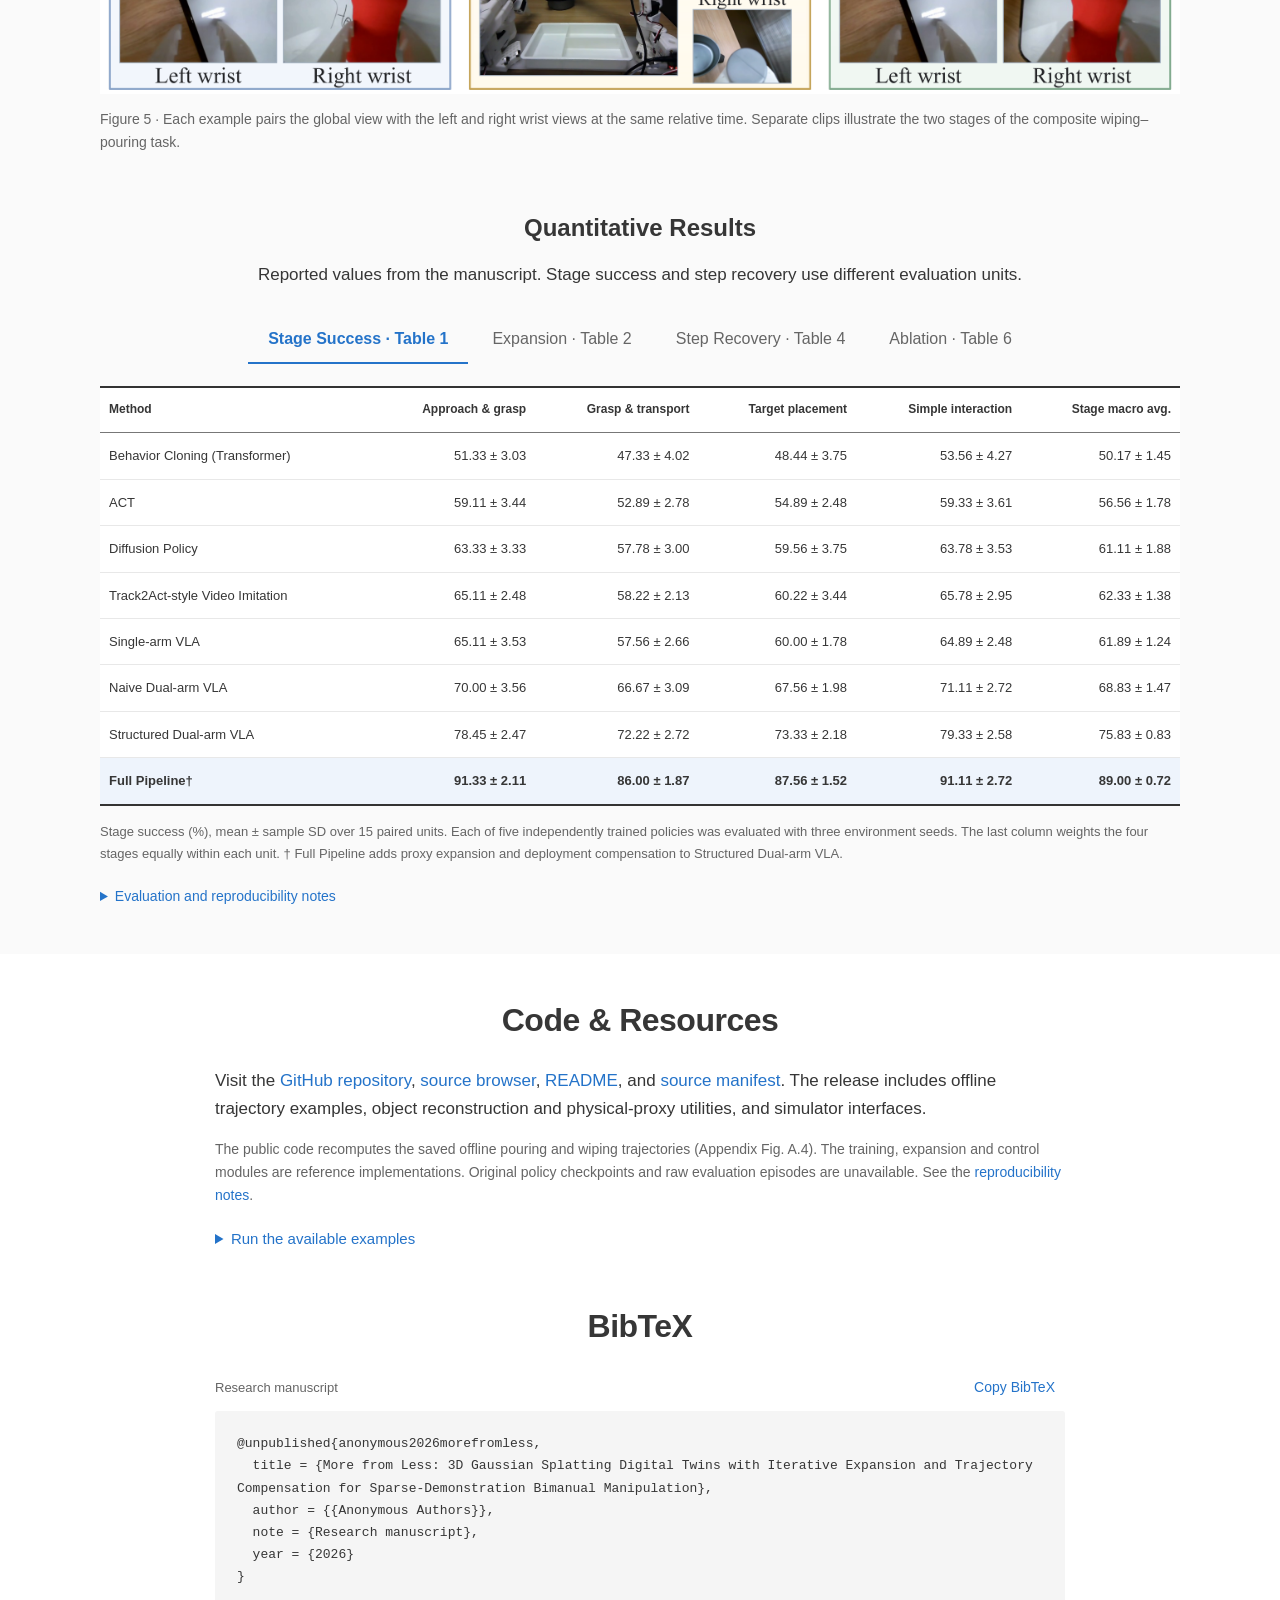
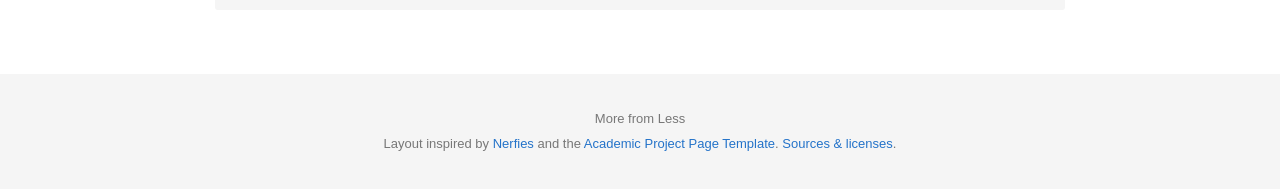
==== commit 8fd45040: "Align project page, figures and README with the revised manuscript" ====
--- a/index.html
+++ b/index.html
@@ -7,7 +7,7 @@
   <meta name="description" content="Structured bimanual learning, failure-guided digital-twin expansion, and state-aligned trajectory compensation from sparse demonstrations.">
   <meta name="citation_title" content="More from Less: 3D Gaussian Splatting Digital Twins with Iterative Expansion and Trajectory Compensation for Sparse-Demonstration Bimanual Manipulation">
   <meta property="og:title" content="More from Less: 3D Gaussian Splatting Digital Twins with Iterative Expansion and Trajectory Compensation for Sparse-Demonstration Bimanual Manipulation">
-  <meta property="og:image" content="https://robovla.github.io/More-from-Less/static/media/v162/figure-1.png">
+  <meta property="og:image" content="https://robovla.github.io/More-from-Less/static/media/v207/figure-1.png">
   <meta property="og:url" content="https://robovla.github.io/More-from-Less/">
   <link rel="canonical" href="https://robovla.github.io/More-from-Less/">
   <meta name="theme-color" content="#ffffff">
@@ -22,7 +22,6 @@
   </nav>
   <header class="publication-header wrap">
     <h1><span class="paper-name">More from Less:</span> 3D Gaussian Splatting Digital Twins with Iterative Expansion and Trajectory Compensation for Sparse-Demonstration Bimanual Manipulation</h1>
-    <p class="author-note">Anonymous review version</p>
     <div class="resources" aria-label="Research resources">
         <a class="button resource-button" href="code.html"><svg class="icon" viewBox="0 0 24 24" aria-hidden="true" fill="none" stroke="currentColor" stroke-width="1.8" stroke-linecap="round" stroke-linejoin="round"><path d="m8 7-5 5 5 5M16 7l5 5-5 5M14 4l-4 16"/></svg><span>Code</span></a>
         <a class="button resource-button" href="https://github.com/RoboVLA/More-from-Less"><span>GitHub</span></a>
@@ -46,15 +45,15 @@
           <figcaption>Board wiping</figcaption>
         </figure>
       </div>
-      <p class="teaser-caption"><strong>More from Less</strong> combines structured bimanual learning, failure-guided digital-twin expansion, and state-aligned trajectory compensation.</p>
+      <p class="teaser-caption">One arm stabilizes the object while the other acts. <strong>MFL</strong> learns their joint motion from demonstrations, revisits failures in simulation and uses video guidance to recover individual steps.</p>
       <div class="demo-control"><button id="toggle-demos" class="text-button" type="button">Play demos</button></div>
-      <p class="media-note">Representative real robot footage. These clips illustrate task interactions, not compensation activation or recovery outcomes.</p>
+      <p class="media-note">Real-robot demonstrations of the task interactions. Table 4 reports recovery on matched trigger segments.</p>
     </section>
 
     <section id="abstract" class="section abstract-section">
       <div class="narrow">
         <h2>Abstract</h2>
-        <p class="abstract">Sparse bimanual demonstrations cover limited object states and contact configurations. More from Less combines structured action prediction, failure-region expansion, and local recovery. A vision–language–action (VLA) policy predicts joint action chunks with shared context and training-only geometric supervision. Object-level 3D Gaussian Splatting supplies appearance assets for physical proxies with separate collision geometry and assigned physics. Policy failures locate regions for virtual rollouts. Only complete trajectories passing task, physics, and safety checks enter real-dominated retraining. During deployment, asynchronous video references provide image-plane targets for current-state mapping and gated fusion. Base and fused actions pass through a shared quadratic program and nonlinear recheck. Across six real-robot task categories, Full Pipeline reaches a four-stage macro-average success rate of 89.00%, compared with 75.83% for Structured Dual-arm VLA. This comparison measures stage-level outcomes of the combined system, rather than complete-task success.</p>
+        <p class="abstract">Bimanual manipulation requires coordinated arm motion and object contact, but costly demonstrations cover only limited interaction states. We therefore propose MFL (More from Less), combining failure-region expansion in digital twins with deployment-time trajectory compensation for sparse-demonstration learning. A structured vision–language–action (VLA) policy first learns joint bimanual actions from real demonstrations using shared task context and training-time geometric supervision. To extend interaction experience, MFL decouples the background and manipulable objects into independent 3D Gaussian Splatting (3DGS) submodels and combines them with separate collision geometry and external physical parameters. Policy rollouts in this digital twin locate failures, around which feasible initial states are sampled for candidate generation. Complete trajectories that finish the task and pass physics and safety checks enter real-dominant retraining. The updated policy then identifies subsequent expansion regions. At deployment, 2D target trajectories extracted from asynchronously generated videos are aligned with the current state and mapped to actions. Valid references are fused with policy outputs only at high risk. Both base and fused actions pass through a shared quadratic-programming filter and nonlinear recheck. Across six real-robot task categories, the full system achieves a four-stage macro-average success rate of 89.00%, exceeding structured VLA by 13.17 percentage points. In a separate step-recovery evaluation, the complete compensation configuration achieves 67.78% recovery.</p>
 
       </div>
     </section>
@@ -62,20 +61,20 @@
     <section id="method" class="section wrap">
       <h2>Method Overview</h2>
       <p class="section-intro">Sparse real demonstrations anchor policy learning. Accepted virtual trajectories extend training coverage, while valid references support local recovery at deployment.</p>
-      <figure class="paper-figure overview"><a href="static/media/v162/figure-1.png" target="_blank" rel="noopener"><img src="static/media/v162/figure-1.png" alt="Figure 1: structured policy learning, digital-twin expansion and step-level execution" width="1800" height="1200" loading="lazy"></a><figcaption>Figure 1 · The complete framework. Failure feedback locates expansion regions; only accepted, successful complete virtual trajectories return to real-dominant training.</figcaption></figure>
+      <figure class="paper-figure overview"><a href="static/media/v207/figure-1.pdf" target="_blank" rel="noopener"><img src="static/media/v207/figure-1.png" alt="Figure 1: structured policy learning, digital-twin expansion and step-level execution" width="2200" height="1467" loading="lazy"></a><figcaption>Figure 1 · A rollout can reveal a new starting region for training. At deployment, the same policy can use a local reference to recover a step.</figcaption></figure>
 
 
       <section class="method-detail" id="policy"><h3>Structured Bimanual Policy</h3>
-<p>Three synchronized RGB views, language and joint state feed a shared policy. A 32 × 12 action chunk jointly represents both arms: five driven joints and one gripper per arm. Pose and distance relations provide differentiable training supervision. Contact and role labels provide fixed training context; they are not additional inference inputs or differentiable action targets.</p>
-<figure class="paper-figure"><a href="static/media/v162/figure-2.png" target="_blank" rel="noopener"><img src="static/media/v162/figure-2.png" alt="Structured bimanual VLA inference and training-only relation supervision" loading="lazy"></a><figcaption>Figure 2 · Predicted and demonstrated actions share geometric relation mapping and normalization. Contact and role labels remain training context.</figcaption></figure></section>
+<p>The policy combines synchronized RGB from the head and both wrists with the instruction and joint state. It predicts 32 steps of absolute targets for both arms together. Each arm contributes five joint positions and one gripper value per step. During training, the predicted and demonstrated actions pass through the same kinematics and normalization.</p>
+<figure class="paper-figure"><a href="static/media/v207/figure-2.pdf" target="_blank" rel="noopener"><img src="static/media/v207/figure-2.webp" alt="Structured bimanual VLA inference and training-only relation supervision" width="2200" height="1234" loading="lazy"></a><figcaption>Figure 2 · At each valid step, seven quantities describe the joint configuration: relative translation (3), relative rotation (3) and minimum clearance over prohibited link pairs (1). These pairs can lie within one arm or span both arms. Contact and role labels provide fixed training context.</figcaption></figure></section>
 
 <section class="method-detail" id="proxy"><h3>Failure-Guided Digital-Twin Expansion</h3>
-<p>Object-level 3DGS appearance and simplified collision assets form a physical proxy with measured or prior physics. Current-policy failures guide feasible local initial states. Candidate rollouts must pass task, physics and safety acceptance; optional residual RL proposes candidates only in simulation.</p>
-<figure class="paper-figure"><a href="static/media/v162/figure-3.png" target="_blank" rel="noopener"><img src="static/media/v162/figure-3.png" alt="Object-level physical proxy and failure-region expansion pipeline" loading="lazy"></a><figcaption>Figure 3 · Visual reconstruction does not infer mass, articulation or contact physics automatically.</figcaption></figure></section>
+<p>MFL reconstructs the background and movable objects as independent 3DGS assets from the real scene. Separate collision geometry and physical parameters from measurements, CAD/URDF or priors support interaction in Isaac Sim. Failed or high-risk rollout states identify where to sample feasible starting configurations. Only complete, successful rollouts that pass task, physics and safety checks join real-dominant retraining. The updated policy selects the next regions.</p>
+<figure class="paper-figure"><a href="static/media/v207/figure-3.pdf" target="_blank" rel="noopener"><img src="static/media/v207/figure-3.webp" alt="Object-level physical proxy and failure-region expansion pipeline" width="2200" height="1234" loading="lazy"></a><figcaption>Figure 3 · Markers on the simulated box-opening frame illustrate a failure neighborhood. The adjacent frames show two lid configurations. Optional residual exploration proposes additional candidates in simulation under the same acceptance criteria.</figcaption></figure></section>
 
 <section class="method-detail" id="recovery"><h3>Step-Level Trajectory Compensation</h3>
-<p>Kling AI 3.0 generates 2D video references asynchronously, taking approximately two minutes per generation. Its 2D image targets undergo timestamp and current-state alignment, depth/calibration mapping, task-masked DLS IK and validity checks. Gated actions always pass shared QP filtering and nonlinear rechecks; rejected commands slow or hold execution.</p>
-<figure class="paper-figure"><a href="static/media/v162/figure-4.png" target="_blank" rel="noopener"><img src="static/media/v162/figure-4.png" alt="Single online execution chain with asynchronous reference generation and shared safety filtering" loading="lazy"></a><figcaption>Figure 4 · Low risk, waiting or invalid reference sets the fusion weight to zero. This is not a claim of certified safety.</figcaption></figure></section>
+<p>Kling AI 3.0 generates a video asynchronously (about two minutes per request). The base policy continues to execute while the video is pending. When it returns, MFL tracks the target in the generated frames and aligns its 2D path to the current state and task stage. Head-camera depth, calibration and task-masked damped least-squares inverse kinematics map observable motion into targets for the ten arm joints. Both grippers inherit their policy commands.</p>
+<figure class="paper-figure"><a href="static/media/v207/figure-4.pdf" target="_blank" rel="noopener"><img src="static/media/v207/figure-4.webp" alt="Single online execution chain with asynchronous reference generation and shared safety filtering" width="2200" height="1467" loading="lazy"></a><figcaption>Figure 4 · A valid reference contributes only at high risk. Low risk, a pending request or an invalid reference sets the applied fusion weight to zero. Both base and fused commands pass through the same quadratic program and nonlinear joint-limit and collision recheck. Failure of either check calls for slowing or holding.</figcaption></figure></section>
 
     </section>
 
@@ -83,8 +82,8 @@
       <div class="wrap">
         <h2>Experiments</h2>
         <h3 class="centered">Six Bimanual Task Categories</h3>
-        <p class="section-intro">Pouring, microwave opening, medicine-box opening, board wiping, wiping–pouring, and holding–wiping coordination.</p>
-        <figure class="paper-figure"><a href="static/media/v162/figure-5.png" target="_blank" rel="noopener"><img src="static/media/v162/figure-5.png" alt="Six task categories from the current manuscript" loading="lazy"></a><figcaption>Figure 5 · Representative observations from the task suite. The four functional stages used below are a separate aggregation of these tasks.</figcaption></figure>
+        <p class="section-intro">Pouring, opening a microwave, opening a medicine box, wiping a board, a composite wiping–pouring task, and cooperative wiping in which one arm steadies the board.</p>
+        <figure class="paper-figure"><a href="static/media/v207/figure-5.pdf" target="_blank" rel="noopener"><img src="static/media/v207/figure-5.webp" alt="Six task categories from the current manuscript" width="2600" height="2301" loading="lazy"></a><figcaption>Figure 5 · Each example pairs the global view with the left and right wrist views at the same relative time. Separate clips illustrate the two stages of the composite wiping–pouring task.</figcaption></figure>
 
         <div id="results" class="results-block">
           <h3 class="centered">Quantitative Results</h3>
@@ -101,8 +100,8 @@
 <th scope="col">Method</th>
 <th scope="col">Approach &amp; grasp</th>
 <th scope="col">Grasp &amp; transport</th>
-<th scope="col">Placement</th>
-<th scope="col">Interaction</th>
+<th scope="col">Target placement</th>
+<th scope="col">Simple interaction</th>
 <th scope="col">Stage macro avg.</th>
 </tr></thead>
 <tbody>
@@ -163,7 +162,7 @@
 <td>75.83 ± 0.83</td>
 </tr>
 <tr class="ours">
-<th scope="row">Ours Full Pipeline†</th>
+<th scope="row">Full Pipeline†</th>
 <td>91.33 ± 2.11</td>
 <td>86.00 ± 1.87</td>
 <td>87.56 ± 1.52</td>
@@ -172,7 +171,7 @@
 </tr>
 </tbody>
 </table></div>
-<p class="table-note">Mean ± sample SD, %, across 15 paired units (5 policy seeds × 3 environment seeds). The macro-average weights four stages equally within each unit; it is not end-to-end task success. † Full Pipeline additionally uses virtual expansion and deployment compensation.</p>
+<p class="table-note">Stage success (%), mean ± sample SD over 15 paired units. Each of five independently trained policies was evaluated with three environment seeds. The last column weights the four stages equally within each unit. † Full Pipeline adds proxy expansion and deployment compensation to Structured Dual-arm VLA.</p>
 </div>
 
 
@@ -205,7 +204,7 @@
 </tr>
 <tr>
 <th scope="row">Hand-crafted Waypoint</th>
-<td>Manual local waypoint</td>
+<td>Manual local waypoints</td>
 <td>42.44 ± 2.95</td>
 <td>78.50 ± 2.80</td>
 <td>7.50 ± 1.34</td>
@@ -213,15 +212,15 @@
 </tr>
 <tr>
 <th scope="row">Diffusion/Video Trajectory Baseline</th>
-<td>Generated video reference</td>
+<td>Generated-video reference</td>
 <td>53.33 ± 2.18</td>
 <td>80.50 ± 2.15</td>
 <td>8.67 ± 1.29</td>
 <td>45.78 ± 3.88</td>
 </tr>
 <tr class="ours">
-<th scope="row">Ours Trajectory Compensation</th>
-<td>Alignment + gated fusion + shared filtering</td>
+<th scope="row">Our Trajectory Compensation</th>
+<td>Mapping, fusion, QP, and recheck</td>
 <td>67.78 ± 3.00</td>
 <td>85.33 ± 2.29</td>
 <td>5.50 ± 1.04</td>
@@ -239,21 +238,21 @@
 <tr><th scope="row">No virtual-twin path</th><td>Real-trajectory replay only</td><td>×</td><td>✓</td><td>77.60 ± 2.41</td><td>74.17 ± 3.49</td></tr>
 <tr><th scope="row">Isaac Sim Random Aug.</th><td>Uniform randomization</td><td>×</td><td>✓</td><td>80.67 ± 2.79</td><td>75.67 ± 3.47</td></tr>
 <tr><th scope="row">Uniform Virtual Rollout</th><td>Uniform state sampling</td><td>×</td><td>✓</td><td>84.00 ± 2.62</td><td>78.83 ± 2.81</td></tr>
-<tr><th scope="row">Video Trajectory Aug.</th><td>Generated reference replay</td><td>×</td><td>✓</td><td>81.73 ± 2.12</td><td>78.67 ± 1.86</td></tr>
-<tr class="ours"><th scope="row">Failure-region Expansion</th><td>Boundary-guided sampling</td><td>✓</td><td>✓</td><td>89.20 ± 1.97</td><td>84.33 ± 2.58</td></tr>
-<tr><th scope="row">Failure-region + Residual RL</th><td>Boundary-guided + residual RL</td><td>✓</td><td>✓</td><td>90.27 ± 2.37</td><td>86.00 ± 2.80</td></tr></tbody></table></div>
-<p class="table-note">Mean ± SD, %. Failure-region expansion reaches 84.33% real-robot success, compared with 78.83% for uniform virtual rollout. Residual RL proposes simulation candidates only; all candidates use the same acceptance procedure. These are complete-configuration comparisons, with unmatched data/compute effects unresolved.</p></div>
+<tr><th scope="row">Video Trajectory Aug.</th><td>Generated-reference replay</td><td>×</td><td>✓</td><td>81.73 ± 2.12</td><td>78.67 ± 1.86</td></tr>
+<tr class="ours"><th scope="row">Failure-region Expansion</th><td>Failure-region sampling</td><td>✓</td><td>✓</td><td>89.20 ± 1.97</td><td>84.33 ± 2.58</td></tr>
+<tr><th scope="row">Failure-region + Residual RL</th><td>Failure-region sampling and residual exploration</td><td>✓</td><td>✓</td><td>90.27 ± 2.37</td><td>86.00 ± 2.80</td></tr></tbody></table></div>
+<p class="table-note">Complete-task success (%), mean ± sample SD. Both uniform and failure-region rollouts filter for success. Sampling near policy failures yielded 84.33% real-robot success versus 78.83% with uniform sampling. Adding simulation-only residual proposals yielded 86.00%.</p></div>
 <div role="tabpanel" id="panel-ablation" aria-labelledby="tab-ablation" data-group="results" hidden>
 <div class="table-scroll"><table><thead><tr><th scope="col">Variant</th><th scope="col">SV</th><th scope="col">PP</th><th scope="col">FE</th><th scope="col">SF</th><th scope="col">SC</th><th scope="col">Simulation success</th><th scope="col">Real-robot success</th><th scope="col">Step recovery</th><th scope="col">Collision</th></tr></thead><tbody>
 <tr><th scope="row">w/o Structured Dual-arm</th><td>×</td><td>✓</td><td>✓</td><td>✓</td><td>✓</td><td>81.47 ± 2.07</td><td>74.00 ± 3.11</td><td>56.44 ± 3.44</td><td>8.17 ± 1.14</td></tr>
-<tr><th scope="row">w/o Structured Virtual Env.</th><td>✓</td><td>×</td><td>✓</td><td>✓</td><td>✓</td><td>81.87 ± 1.41</td><td>74.00 ± 2.46</td><td>57.56 ± 4.27</td><td>7.17 ± 1.29</td></tr>
-<tr><th scope="row">w/o Boundary Expansion</th><td>✓</td><td>✓</td><td>×</td><td>✓</td><td>✓</td><td>83.73 ± 2.37</td><td>77.50 ± 1.64</td><td>58.89 ± 3.92</td><td>7.33 ± 1.76</td></tr>
+<tr><th scope="row">w/o Object-level Proxy</th><td>✓</td><td>×</td><td>✓</td><td>✓</td><td>✓</td><td>81.87 ± 1.41</td><td>74.00 ± 2.46</td><td>57.56 ± 4.27</td><td>7.17 ± 1.29</td></tr>
+<tr><th scope="row">w/o Failure-region Expansion</th><td>✓</td><td>✓</td><td>×</td><td>✓</td><td>✓</td><td>83.73 ± 2.37</td><td>77.50 ± 1.64</td><td>58.89 ± 3.92</td><td>7.33 ± 1.76</td></tr>
 <tr><th scope="row">w/o Success Filtering</th><td>✓</td><td>✓</td><td>✓</td><td>×</td><td>✓</td><td>84.80 ± 1.47</td><td>77.83 ± 2.29</td><td>59.55 ± 4.69</td><td>9.17 ± 1.22</td></tr>
 <tr><th scope="row">w/o Trajectory Compensation</th><td>✓</td><td>✓</td><td>✓</td><td>✓</td><td>×</td><td>88.80 ± 2.11</td><td>78.50 ± 2.07</td><td>31.78 ± 3.96</td><td>5.67 ± 1.14</td></tr>
-<tr class="ours"><th scope="row">Full Model</th><td>✓</td><td>✓</td><td>✓</td><td>✓</td><td>✓</td><td>90.67 ± 1.95</td><td>86.17 ± 2.29</td><td>69.56 ± 4.86</td><td>5.17 ± 1.48</td></tr></tbody></table></div>
-<p class="table-note">Mean ± SD, %. SV: structured bimanual VLA; PP: object-level physical proxy; FE: failure-region expansion; SF: successful-trajectory filtering; SC: step compensation. ✓ enabled; × removed or replaced. This table uses the ablation task pool; its rates are not pooled with Tables 1, 2 or 4.</p></div>
-
-          <details class="evaluation-notes"><summary>Evaluation and reproducibility notes</summary><p>These are descriptive comparisons. Per-round expansion counts, matched compute budgets, quantitative proxy errors and full online timing records are not included in this release. See the <a href="https://github.com/RoboVLA/More-from-Less/blob/main/docs/REPRODUCIBILITY.md">reproducibility notes</a>.</p></details>
+<tr class="ours"><th scope="row">Full Pipeline</th><td>✓</td><td>✓</td><td>✓</td><td>✓</td><td>✓</td><td>90.67 ± 1.95</td><td>86.17 ± 2.29</td><td>69.56 ± 4.86</td><td>5.17 ± 1.48</td></tr></tbody></table></div>
+<p class="table-note">Ablation task pool, mean ± sample SD (%). Turning off step compensation lowered step recovery from 69.56% to 31.78%. SV = structured bimanual VLA, PP = object-level physical proxy, FE = failure-region expansion, SF = successful-trajectory filtering, SC = step compensation. ✓ enabled, × removed or replaced.</p></div>
+
+          <details class="evaluation-notes"><summary>Evaluation and reproducibility notes</summary><p>The ablation pool is evaluated separately from the stage and recovery comparisons. The repository provides the saved trajectory examples and documents the available records in the <a href="https://github.com/RoboVLA/More-from-Less/blob/main/docs/REPRODUCIBILITY.md">reproducibility notes</a>.</p></details>
         </div>
       </div>
     </section>
@@ -261,7 +260,7 @@
     <section id="release" class="section narrow code-resources">
       <h2>Code &amp; Resources</h2>
       <p>Visit the <a href="https://github.com/RoboVLA/More-from-Less">GitHub repository</a>, <a href="code.html">source browser</a>, <a href="https://github.com/RoboVLA/More-from-Less/blob/main/README.md">README</a>, and <a href="docs/source_manifest.json">source manifest</a>. The release includes offline trajectory examples, object reconstruction and physical-proxy utilities, and simulator interfaces.</p>
-      <p class="availability-note">The release now includes new reference implementations of structured training, failure-guided expansion and shared-filter control, plus exact recomputation of the saved appendix trajectory CSVs. These additions are not recovered experimental code; original checkpoints and full evaluation logs remain unavailable. Implementation details and dependencies are documented in the <a href="https://github.com/RoboVLA/More-from-Less/blob/main/docs/REPRODUCIBILITY.md">reproducibility notes</a>.</p>
+      <p class="availability-note">The public code recomputes the saved offline pouring and wiping trajectories (Appendix Fig. A.4). The training, expansion and control modules are reference implementations. Original policy checkpoints and raw evaluation episodes are unavailable. See the <a href="https://github.com/RoboVLA/More-from-Less/blob/main/docs/REPRODUCIBILITY.md">reproducibility notes</a>.</p>
       <details class="quickstart"><summary>Run the available examples</summary><pre><code>git clone https://github.com/RoboVLA/More-from-Less.git
 cd More-from-Less
 python -m pip install -r requirements.txt
@@ -285,9 +284,8 @@
   </main>
   <footer>
     <div class="narrow">
-      <p>More from Less · Anonymous review</p>
+      <p>More from Less</p>
       <p>Layout inspired by <a href="https://nerfies.github.io/">Nerfies</a> and the <a href="https://github.com/eliahuhorwitz/Academic-project-page-template">Academic Project Page Template</a>. <a href="https://github.com/RoboVLA/More-from-Less/blob/main/THIRD_PARTY_NOTICES.md">Sources &amp; licenses</a>.</p>
-      <p class="footer-note">Research manuscript · No journal acceptance is claimed.</p>
     </div>
   </footer>
 </body>
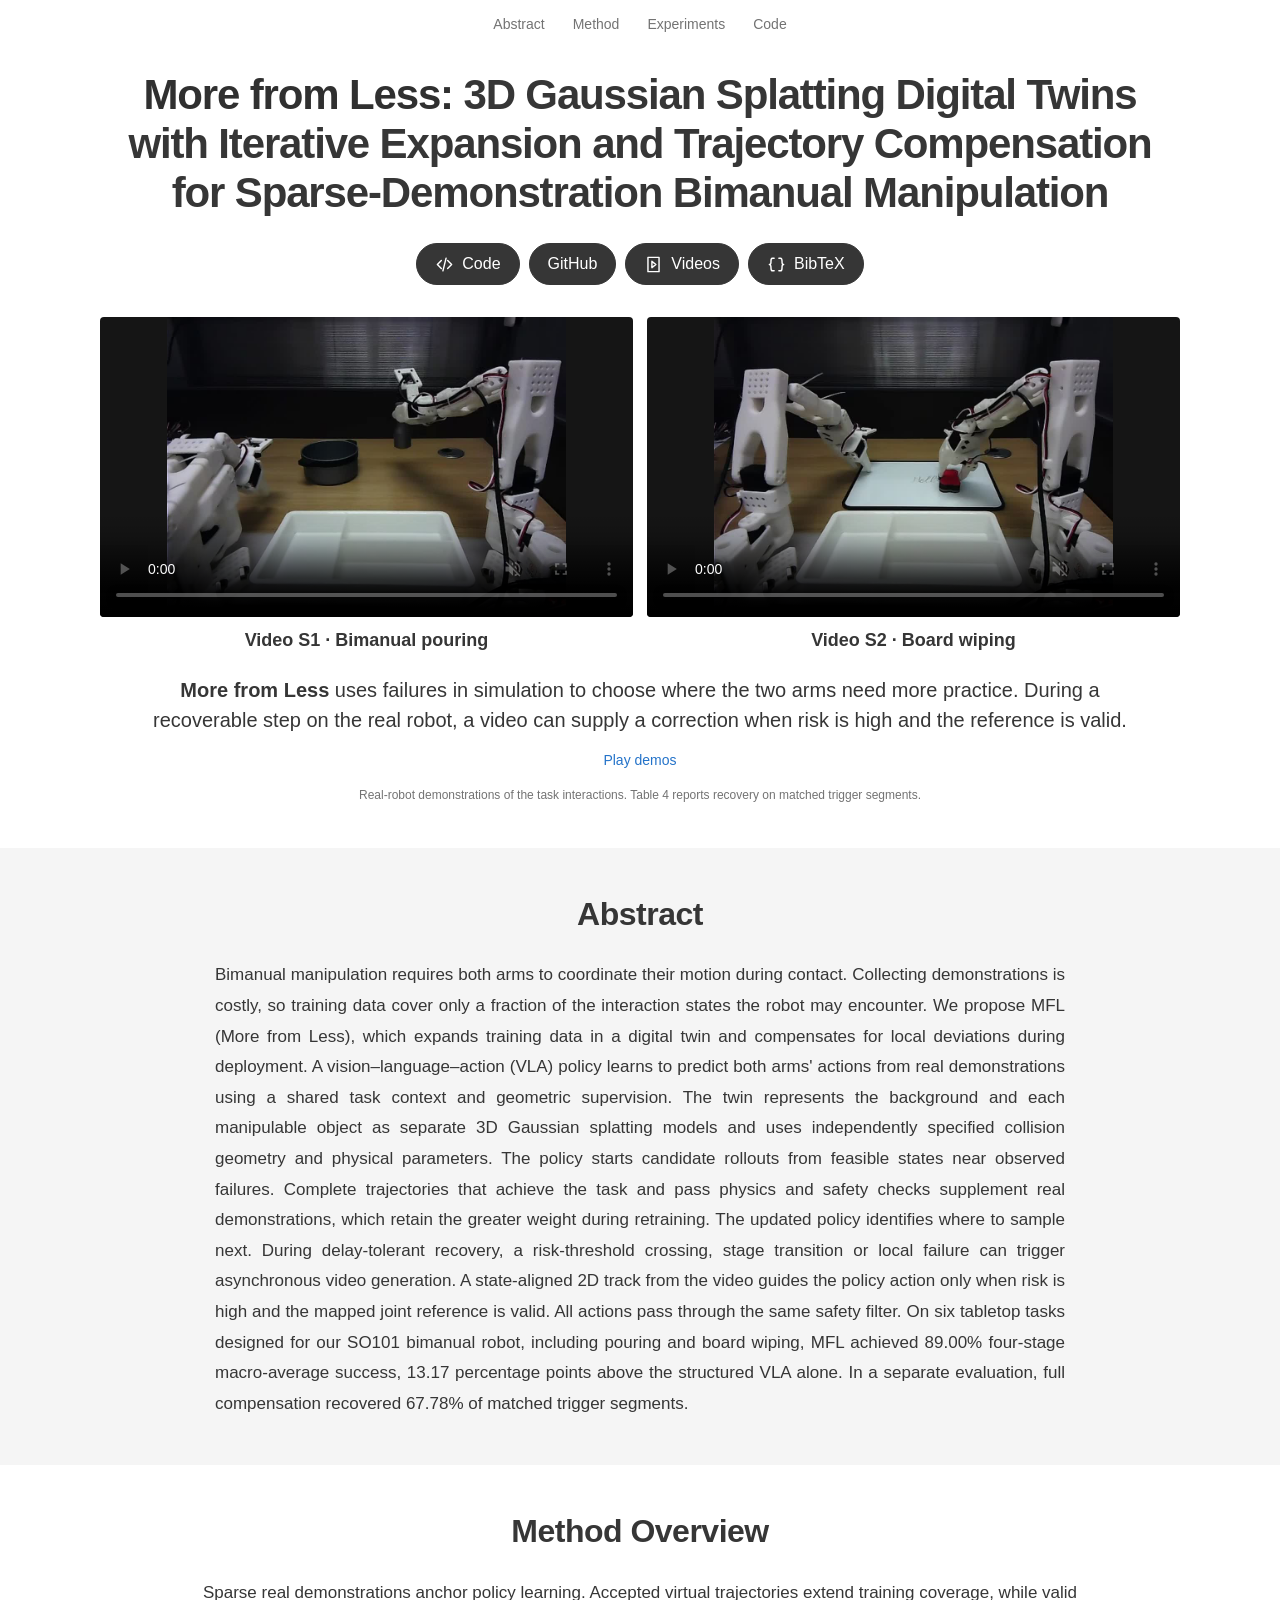
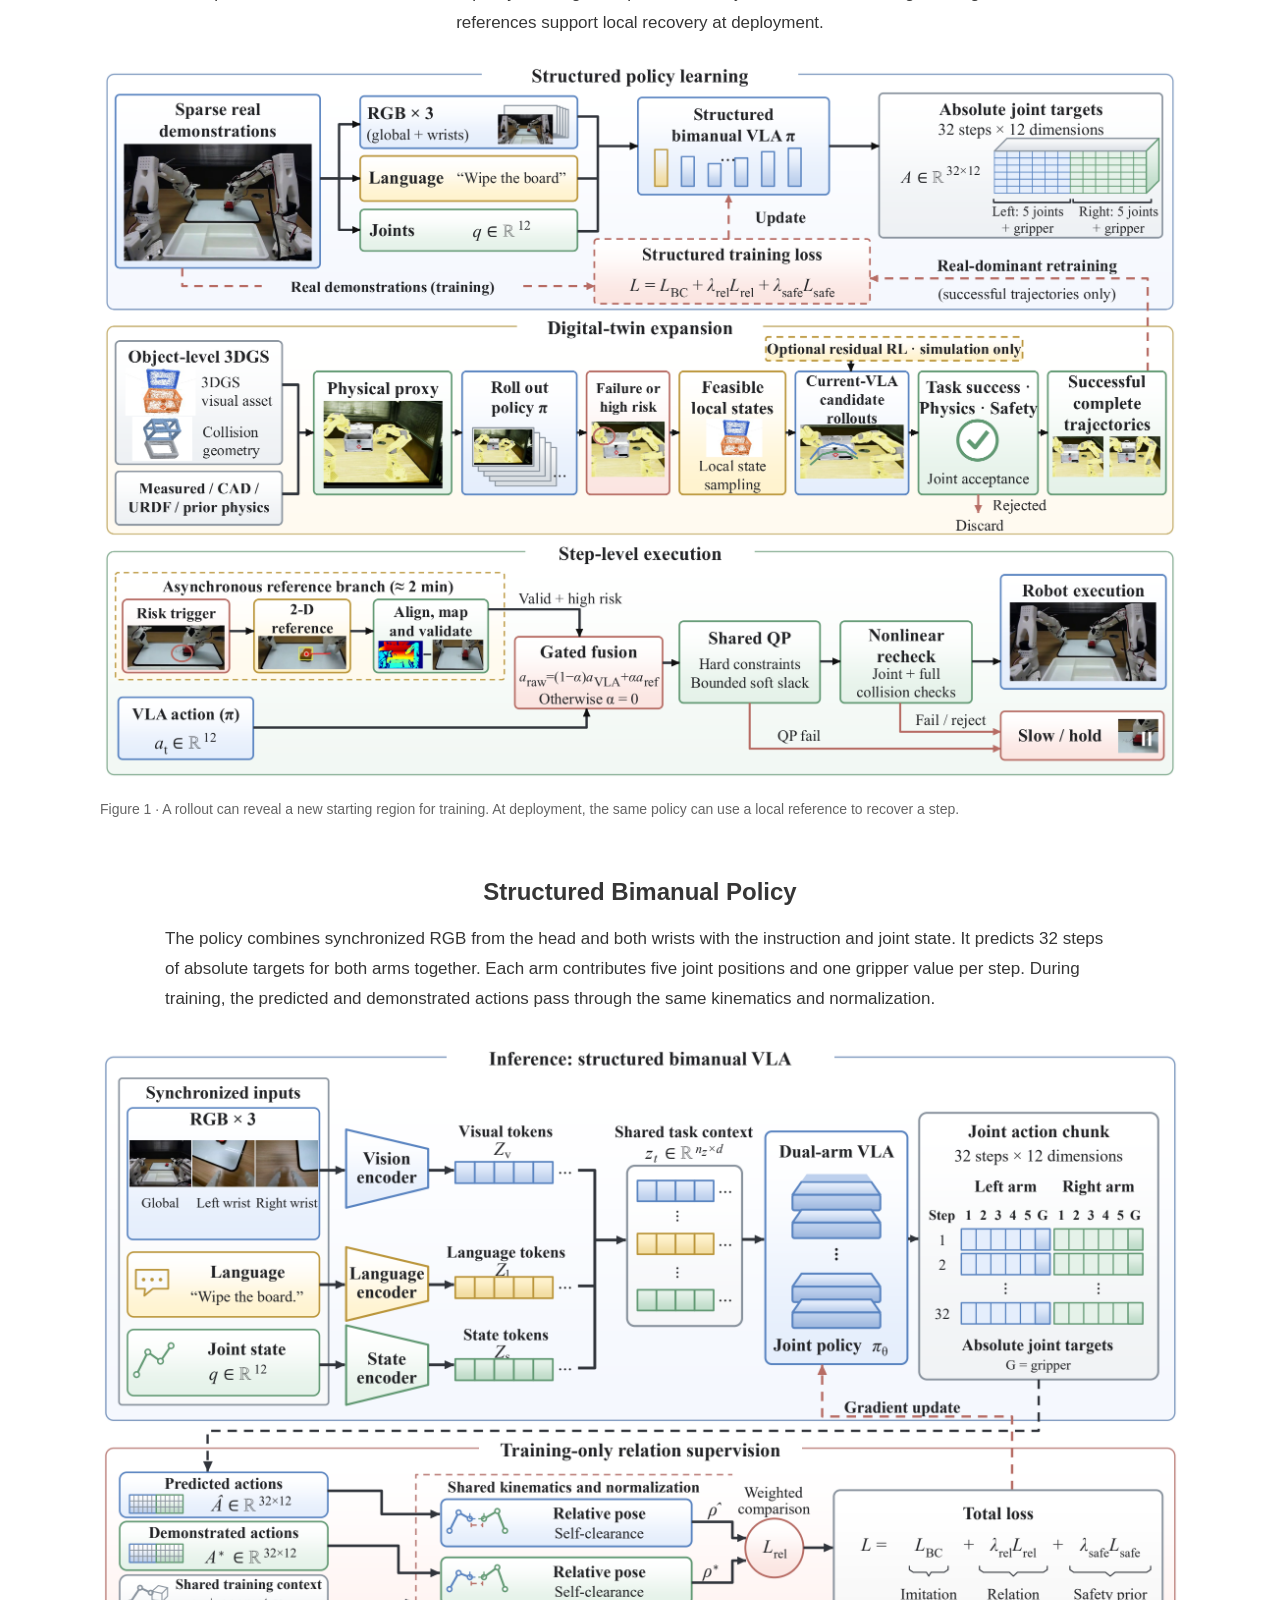
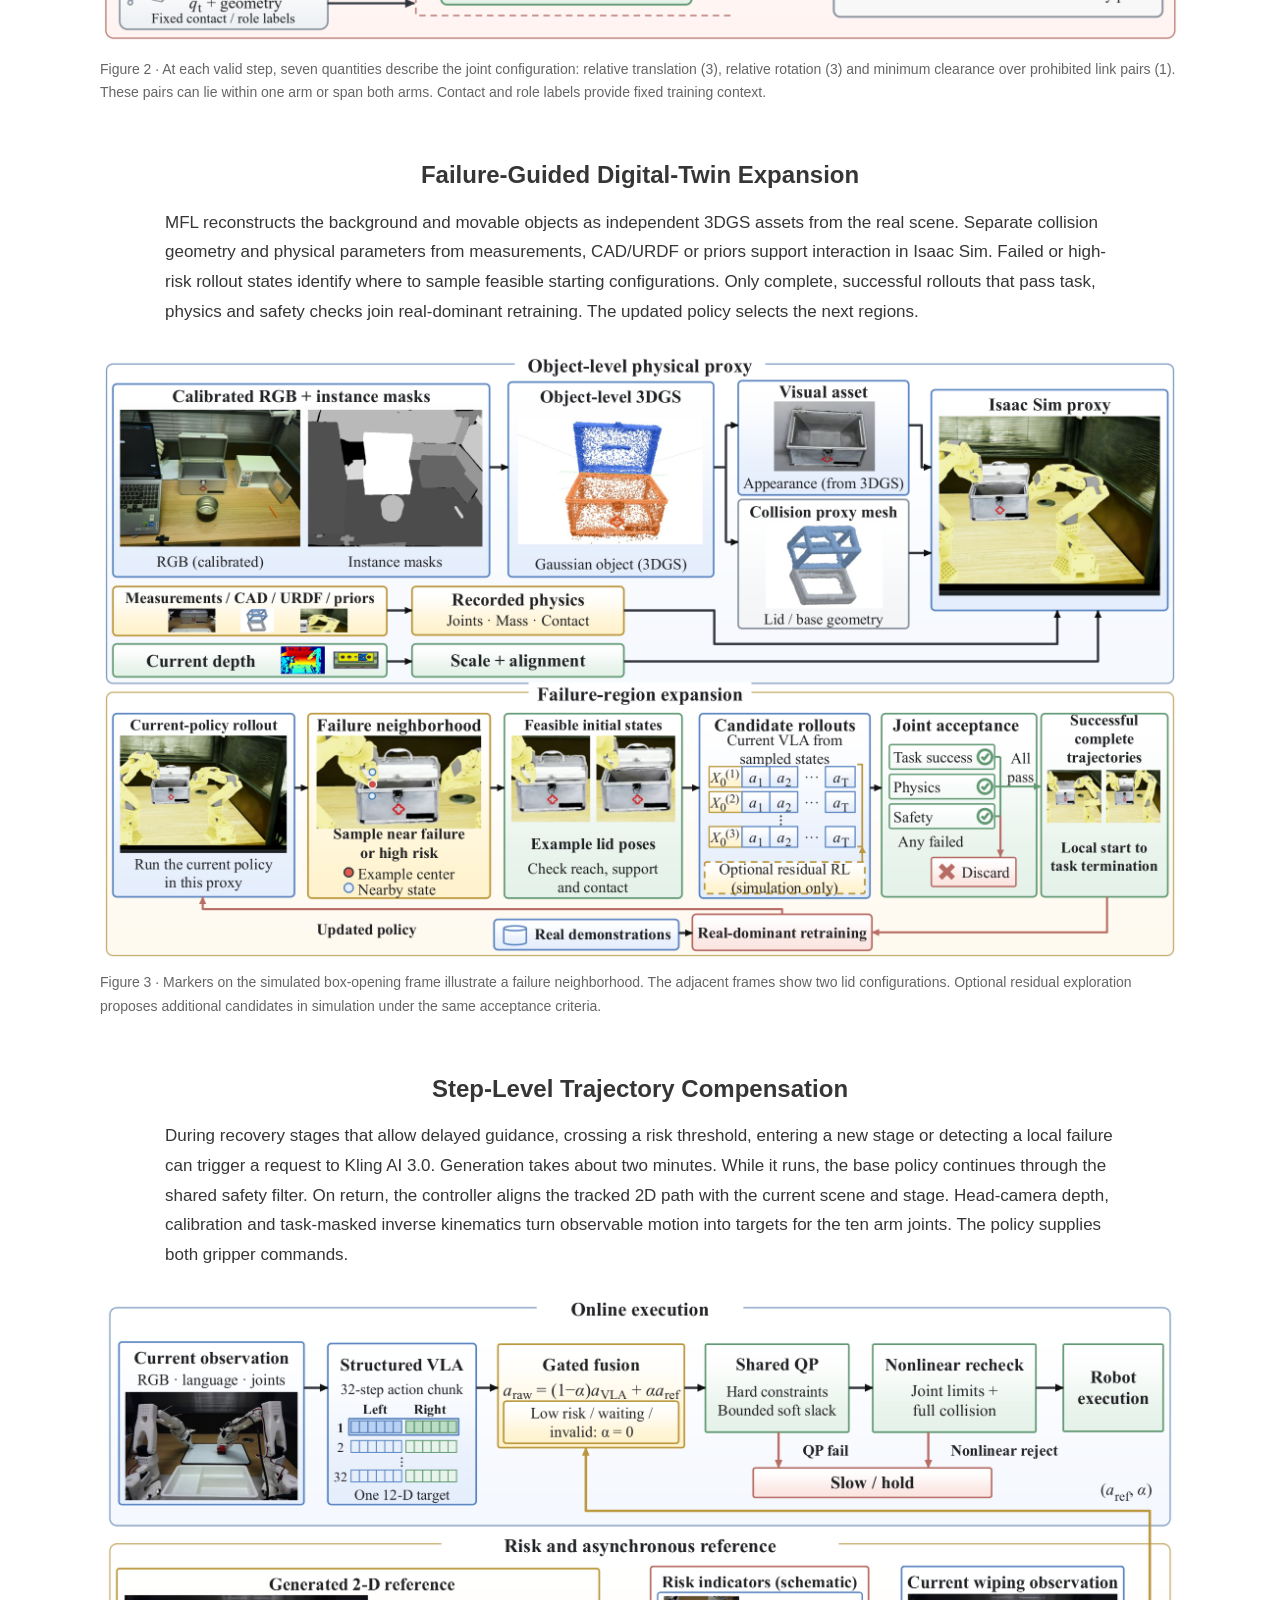
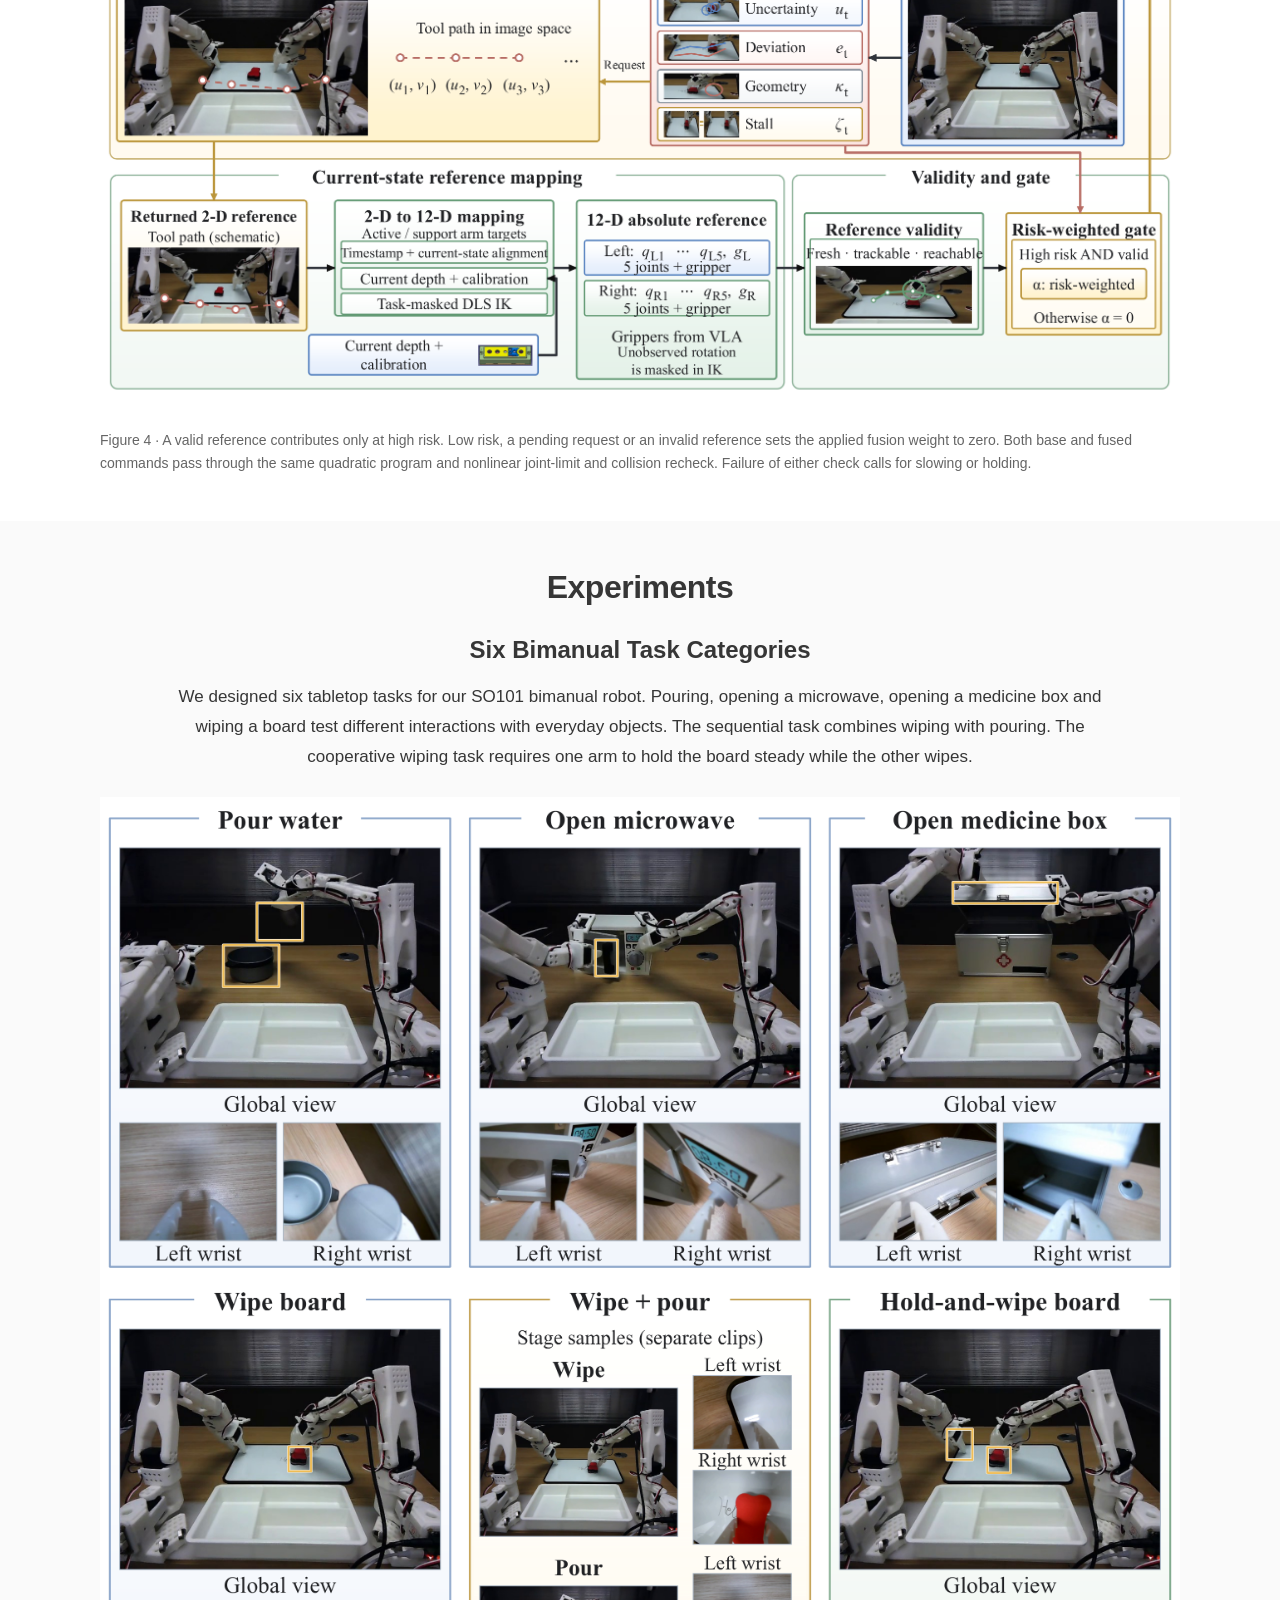
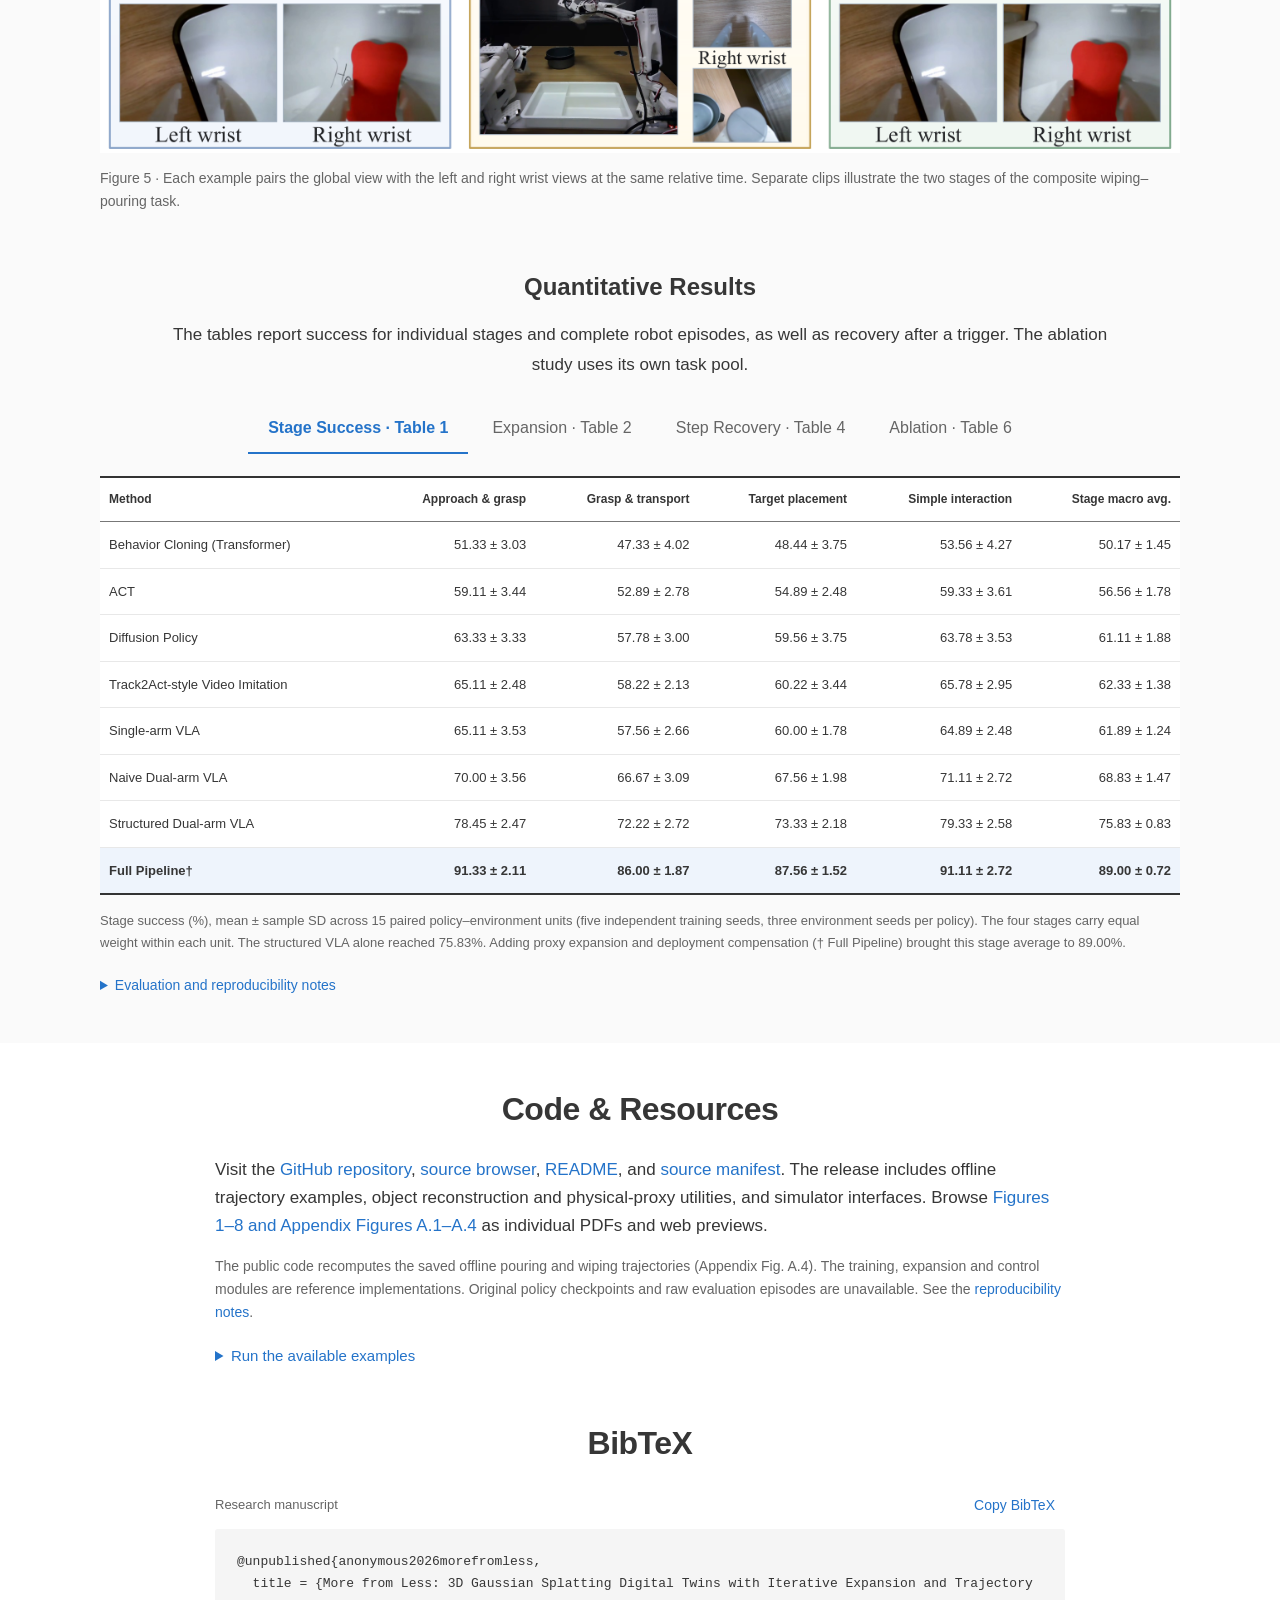
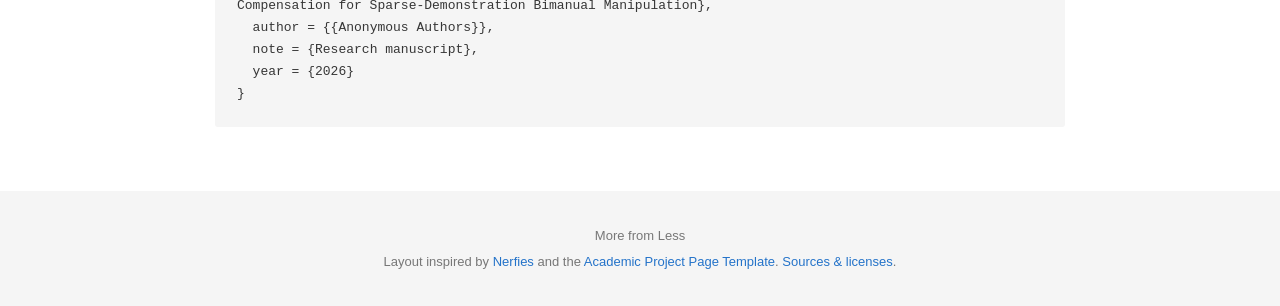
==== commit 8d160ceb: "Align project page, results notes and figures with manuscript v221" ====
--- a/index.html
+++ b/index.html
@@ -4,10 +4,10 @@
   <meta charset="utf-8">
   <meta name="viewport" content="width=device-width, initial-scale=1">
   <title>More from Less | Bimanual Robot Learning</title>
-  <meta name="description" content="Structured bimanual learning, failure-guided digital-twin expansion, and state-aligned trajectory compensation from sparse demonstrations.">
+  <meta name="description" content="MFL learns bimanual manipulation from sparse demonstrations and uses failures in a digital twin to guide training. Video references can aid high-risk recovery on the SO101 robot.">
   <meta name="citation_title" content="More from Less: 3D Gaussian Splatting Digital Twins with Iterative Expansion and Trajectory Compensation for Sparse-Demonstration Bimanual Manipulation">
   <meta property="og:title" content="More from Less: 3D Gaussian Splatting Digital Twins with Iterative Expansion and Trajectory Compensation for Sparse-Demonstration Bimanual Manipulation">
-  <meta property="og:image" content="https://robovla.github.io/More-from-Less/static/media/v207/figure-1.png">
+  <meta property="og:image" content="https://robovla.github.io/More-from-Less/static/media/v221/figure-1.png">
   <meta property="og:url" content="https://robovla.github.io/More-from-Less/">
   <link rel="canonical" href="https://robovla.github.io/More-from-Less/">
   <meta name="theme-color" content="#ffffff">
@@ -36,16 +36,16 @@
           <video controls muted loop playsinline preload="metadata" poster="static/media/experiments/real_pour_global_poster.jpg" aria-label="Real robot bimanual pouring demonstration">
             <source src="static/media/experiments/real_pour_global.mp4" type="video/mp4">
           </video>
-          <figcaption>Bimanual pouring</figcaption>
+          <figcaption>Video S1 · Bimanual pouring</figcaption>
         </figure>
         <figure>
           <video controls muted loop playsinline preload="metadata" poster="static/media/experiments/real_wipe_global_poster.jpg" aria-label="Real robot board wiping demonstration">
             <source src="static/media/experiments/real_wipe_global.mp4" type="video/mp4">
           </video>
-          <figcaption>Board wiping</figcaption>
+          <figcaption>Video S2 · Board wiping</figcaption>
         </figure>
       </div>
-      <p class="teaser-caption">One arm stabilizes the object while the other acts. <strong>MFL</strong> learns their joint motion from demonstrations, revisits failures in simulation and uses video guidance to recover individual steps.</p>
+      <p class="teaser-caption"><strong>More from Less</strong> uses failures in simulation to choose where the two arms need more practice. During a recoverable step on the real robot, a video can supply a correction when risk is high and the reference is valid.</p>
       <div class="demo-control"><button id="toggle-demos" class="text-button" type="button">Play demos</button></div>
       <p class="media-note">Real-robot demonstrations of the task interactions. Table 4 reports recovery on matched trigger segments.</p>
     </section>
@@ -53,7 +53,7 @@
     <section id="abstract" class="section abstract-section">
       <div class="narrow">
         <h2>Abstract</h2>
-        <p class="abstract">Bimanual manipulation requires coordinated arm motion and object contact, but costly demonstrations cover only limited interaction states. We therefore propose MFL (More from Less), combining failure-region expansion in digital twins with deployment-time trajectory compensation for sparse-demonstration learning. A structured vision–language–action (VLA) policy first learns joint bimanual actions from real demonstrations using shared task context and training-time geometric supervision. To extend interaction experience, MFL decouples the background and manipulable objects into independent 3D Gaussian Splatting (3DGS) submodels and combines them with separate collision geometry and external physical parameters. Policy rollouts in this digital twin locate failures, around which feasible initial states are sampled for candidate generation. Complete trajectories that finish the task and pass physics and safety checks enter real-dominant retraining. The updated policy then identifies subsequent expansion regions. At deployment, 2D target trajectories extracted from asynchronously generated videos are aligned with the current state and mapped to actions. Valid references are fused with policy outputs only at high risk. Both base and fused actions pass through a shared quadratic-programming filter and nonlinear recheck. Across six real-robot task categories, the full system achieves a four-stage macro-average success rate of 89.00%, exceeding structured VLA by 13.17 percentage points. In a separate step-recovery evaluation, the complete compensation configuration achieves 67.78% recovery.</p>
+        <p class="abstract">Bimanual manipulation requires both arms to coordinate their motion during contact. Collecting demonstrations is costly, so training data cover only a fraction of the interaction states the robot may encounter. We propose MFL (More from Less), which expands training data in a digital twin and compensates for local deviations during deployment. A vision–language–action (VLA) policy learns to predict both arms' actions from real demonstrations using a shared task context and geometric supervision. The twin represents the background and each manipulable object as separate 3D Gaussian splatting models and uses independently specified collision geometry and physical parameters. The policy starts candidate rollouts from feasible states near observed failures. Complete trajectories that achieve the task and pass physics and safety checks supplement real demonstrations, which retain the greater weight during retraining. The updated policy identifies where to sample next. During delay-tolerant recovery, a risk-threshold crossing, stage transition or local failure can trigger asynchronous video generation. A state-aligned 2D track from the video guides the policy action only when risk is high and the mapped joint reference is valid. All actions pass through the same safety filter. On six tabletop tasks designed for our SO101 bimanual robot, including pouring and board wiping, MFL achieved 89.00% four-stage macro-average success, 13.17 percentage points above the structured VLA alone. In a separate evaluation, full compensation recovered 67.78% of matched trigger segments.</p>
 
       </div>
     </section>
@@ -61,20 +61,20 @@
     <section id="method" class="section wrap">
       <h2>Method Overview</h2>
       <p class="section-intro">Sparse real demonstrations anchor policy learning. Accepted virtual trajectories extend training coverage, while valid references support local recovery at deployment.</p>
-      <figure class="paper-figure overview"><a href="static/media/v207/figure-1.pdf" target="_blank" rel="noopener"><img src="static/media/v207/figure-1.png" alt="Figure 1: structured policy learning, digital-twin expansion and step-level execution" width="2200" height="1467" loading="lazy"></a><figcaption>Figure 1 · A rollout can reveal a new starting region for training. At deployment, the same policy can use a local reference to recover a step.</figcaption></figure>
+      <figure class="paper-figure overview"><a href="static/media/v221/figure-1.pdf" target="_blank" rel="noopener"><img src="static/media/v221/figure-1.png" alt="Figure 1: structured policy learning, digital-twin expansion and step-level execution" width="2200" height="1467" loading="lazy"></a><figcaption>Figure 1 · A rollout can reveal a new starting region for training. At deployment, the same policy can use a local reference to recover a step.</figcaption></figure>
 
 
       <section class="method-detail" id="policy"><h3>Structured Bimanual Policy</h3>
 <p>The policy combines synchronized RGB from the head and both wrists with the instruction and joint state. It predicts 32 steps of absolute targets for both arms together. Each arm contributes five joint positions and one gripper value per step. During training, the predicted and demonstrated actions pass through the same kinematics and normalization.</p>
-<figure class="paper-figure"><a href="static/media/v207/figure-2.pdf" target="_blank" rel="noopener"><img src="static/media/v207/figure-2.webp" alt="Structured bimanual VLA inference and training-only relation supervision" width="2200" height="1234" loading="lazy"></a><figcaption>Figure 2 · At each valid step, seven quantities describe the joint configuration: relative translation (3), relative rotation (3) and minimum clearance over prohibited link pairs (1). These pairs can lie within one arm or span both arms. Contact and role labels provide fixed training context.</figcaption></figure></section>
+<figure class="paper-figure"><a href="static/media/v221/figure-2.pdf" target="_blank" rel="noopener"><img src="static/media/v221/figure-2.webp" alt="Structured bimanual VLA inference and training-only relation supervision" width="2200" height="1234" loading="lazy"></a><figcaption>Figure 2 · At each valid step, seven quantities describe the joint configuration: relative translation (3), relative rotation (3) and minimum clearance over prohibited link pairs (1). These pairs can lie within one arm or span both arms. Contact and role labels provide fixed training context.</figcaption></figure></section>
 
 <section class="method-detail" id="proxy"><h3>Failure-Guided Digital-Twin Expansion</h3>
 <p>MFL reconstructs the background and movable objects as independent 3DGS assets from the real scene. Separate collision geometry and physical parameters from measurements, CAD/URDF or priors support interaction in Isaac Sim. Failed or high-risk rollout states identify where to sample feasible starting configurations. Only complete, successful rollouts that pass task, physics and safety checks join real-dominant retraining. The updated policy selects the next regions.</p>
-<figure class="paper-figure"><a href="static/media/v207/figure-3.pdf" target="_blank" rel="noopener"><img src="static/media/v207/figure-3.webp" alt="Object-level physical proxy and failure-region expansion pipeline" width="2200" height="1234" loading="lazy"></a><figcaption>Figure 3 · Markers on the simulated box-opening frame illustrate a failure neighborhood. The adjacent frames show two lid configurations. Optional residual exploration proposes additional candidates in simulation under the same acceptance criteria.</figcaption></figure></section>
+<figure class="paper-figure"><a href="static/media/v221/figure-3.pdf" target="_blank" rel="noopener"><img src="static/media/v221/figure-3.webp" alt="Object-level physical proxy and failure-region expansion pipeline" width="2200" height="1234" loading="lazy"></a><figcaption>Figure 3 · Markers on the simulated box-opening frame illustrate a failure neighborhood. The adjacent frames show two lid configurations. Optional residual exploration proposes additional candidates in simulation under the same acceptance criteria.</figcaption></figure></section>
 
 <section class="method-detail" id="recovery"><h3>Step-Level Trajectory Compensation</h3>
-<p>Kling AI 3.0 generates a video asynchronously (about two minutes per request). The base policy continues to execute while the video is pending. When it returns, MFL tracks the target in the generated frames and aligns its 2D path to the current state and task stage. Head-camera depth, calibration and task-masked damped least-squares inverse kinematics map observable motion into targets for the ten arm joints. Both grippers inherit their policy commands.</p>
-<figure class="paper-figure"><a href="static/media/v207/figure-4.pdf" target="_blank" rel="noopener"><img src="static/media/v207/figure-4.webp" alt="Single online execution chain with asynchronous reference generation and shared safety filtering" width="2200" height="1467" loading="lazy"></a><figcaption>Figure 4 · A valid reference contributes only at high risk. Low risk, a pending request or an invalid reference sets the applied fusion weight to zero. Both base and fused commands pass through the same quadratic program and nonlinear joint-limit and collision recheck. Failure of either check calls for slowing or holding.</figcaption></figure></section>
+<p>During recovery stages that allow delayed guidance, crossing a risk threshold, entering a new stage or detecting a local failure can trigger a request to Kling AI 3.0. Generation takes about two minutes. While it runs, the base policy continues through the shared safety filter. On return, the controller aligns the tracked 2D path with the current scene and stage. Head-camera depth, calibration and task-masked inverse kinematics turn observable motion into targets for the ten arm joints. The policy supplies both gripper commands.</p>
+<figure class="paper-figure"><a href="static/media/v221/figure-4.pdf" target="_blank" rel="noopener"><img src="static/media/v221/figure-4.webp" alt="Single online execution chain with asynchronous reference generation and shared safety filtering" width="2200" height="1467" loading="lazy"></a><figcaption>Figure 4 · A valid reference contributes only at high risk. Low risk, a pending request or an invalid reference sets the applied fusion weight to zero. Both base and fused commands pass through the same quadratic program and nonlinear joint-limit and collision recheck. Failure of either check calls for slowing or holding.</figcaption></figure></section>
 
     </section>
 
@@ -82,12 +82,12 @@
       <div class="wrap">
         <h2>Experiments</h2>
         <h3 class="centered">Six Bimanual Task Categories</h3>
-        <p class="section-intro">Pouring, opening a microwave, opening a medicine box, wiping a board, a composite wiping–pouring task, and cooperative wiping in which one arm steadies the board.</p>
-        <figure class="paper-figure"><a href="static/media/v207/figure-5.pdf" target="_blank" rel="noopener"><img src="static/media/v207/figure-5.webp" alt="Six task categories from the current manuscript" width="2600" height="2301" loading="lazy"></a><figcaption>Figure 5 · Each example pairs the global view with the left and right wrist views at the same relative time. Separate clips illustrate the two stages of the composite wiping–pouring task.</figcaption></figure>
+        <p class="section-intro">We designed six tabletop tasks for our SO101 bimanual robot. Pouring, opening a microwave, opening a medicine box and wiping a board test different interactions with everyday objects. The sequential task combines wiping with pouring. The cooperative wiping task requires one arm to hold the board steady while the other wipes.</p>
+        <figure class="paper-figure"><a href="static/media/v221/figure-5.pdf" target="_blank" rel="noopener"><img src="static/media/v221/figure-5.webp" alt="Global and wrist-camera examples from the six tabletop tasks designed for the SO101 robot" width="2600" height="2301" loading="lazy"></a><figcaption>Figure 5 · Each example pairs the global view with the left and right wrist views at the same relative time. Separate clips illustrate the two stages of the composite wiping–pouring task.</figcaption></figure>
 
         <div id="results" class="results-block">
           <h3 class="centered">Quantitative Results</h3>
-          <p class="section-intro">Reported values from the manuscript. Stage success and step recovery use different evaluation units.</p>
+          <p class="section-intro">The tables report success for individual stages and complete robot episodes, as well as recovery after a trigger. The ablation study uses its own task pool.</p>
           <div class="tabs result-tabs" role="tablist" aria-label="Evaluation tables">
             <button id="tab-stages" role="tab" aria-selected="true" aria-controls="panel-stages" data-group="results" data-panel="panel-stages">Stage Success · Table 1</button>
             <button id="tab-expansion" role="tab" tabindex="-1" aria-selected="false" aria-controls="panel-expansion" data-group="results" data-panel="panel-expansion">Expansion · Table 2</button>
@@ -171,7 +171,7 @@
 </tr>
 </tbody>
 </table></div>
-<p class="table-note">Stage success (%), mean ± sample SD over 15 paired units. Each of five independently trained policies was evaluated with three environment seeds. The last column weights the four stages equally within each unit. † Full Pipeline adds proxy expansion and deployment compensation to Structured Dual-arm VLA.</p>
+<p class="table-note">Stage success (%), mean ± sample SD across 15 paired policy–environment units (five independent training seeds, three environment seeds per policy). The four stages carry equal weight within each unit. The structured VLA alone reached 75.83%. Adding proxy expansion and deployment compensation († Full Pipeline) brought this stage average to 89.00%.</p>
 </div>
 
 
@@ -228,7 +228,7 @@
 </tr>
 </tbody>
 </table></div>
-<p class="table-note">Mean ± sample SD, %. Recovery/compensation use matched trigger segments; task success/collision use complete evaluation episodes. N/A means compensation is not defined for the base policy.</p>
+<p class="table-note">Full compensation recovered 67.78% of matched trigger segments, compared with 53.33% for the video-reference baseline. Over complete episodes, task success rose from 80.50% to 85.33% and collision rate fell from 8.67% to 5.50%. Values are percentages (mean ± sample SD). Recovery and compensation use matched segments. N/A marks the base policy, which has no compensation step.</p>
 </div>
 
 
@@ -259,7 +259,7 @@
 
     <section id="release" class="section narrow code-resources">
       <h2>Code &amp; Resources</h2>
-      <p>Visit the <a href="https://github.com/RoboVLA/More-from-Less">GitHub repository</a>, <a href="code.html">source browser</a>, <a href="https://github.com/RoboVLA/More-from-Less/blob/main/README.md">README</a>, and <a href="docs/source_manifest.json">source manifest</a>. The release includes offline trajectory examples, object reconstruction and physical-proxy utilities, and simulator interfaces.</p>
+      <p>Visit the <a href="https://github.com/RoboVLA/More-from-Less">GitHub repository</a>, <a href="code.html">source browser</a>, <a href="https://github.com/RoboVLA/More-from-Less/blob/main/README.md">README</a>, and <a href="docs/source_manifest.json">source manifest</a>. The release includes offline trajectory examples, object reconstruction and physical-proxy utilities, and simulator interfaces. Browse <a href="https://github.com/RoboVLA/More-from-Less/tree/main/static/media/v221">Figures 1–8 and Appendix Figures A.1–A.4</a> as individual PDFs and web previews.</p>
       <p class="availability-note">The public code recomputes the saved offline pouring and wiping trajectories (Appendix Fig. A.4). The training, expansion and control modules are reference implementations. Original policy checkpoints and raw evaluation episodes are unavailable. See the <a href="https://github.com/RoboVLA/More-from-Less/blob/main/docs/REPRODUCIBILITY.md">reproducibility notes</a>.</p>
       <details class="quickstart"><summary>Run the available examples</summary><pre><code>git clone https://github.com/RoboVLA/More-from-Less.git
 cd More-from-Less
